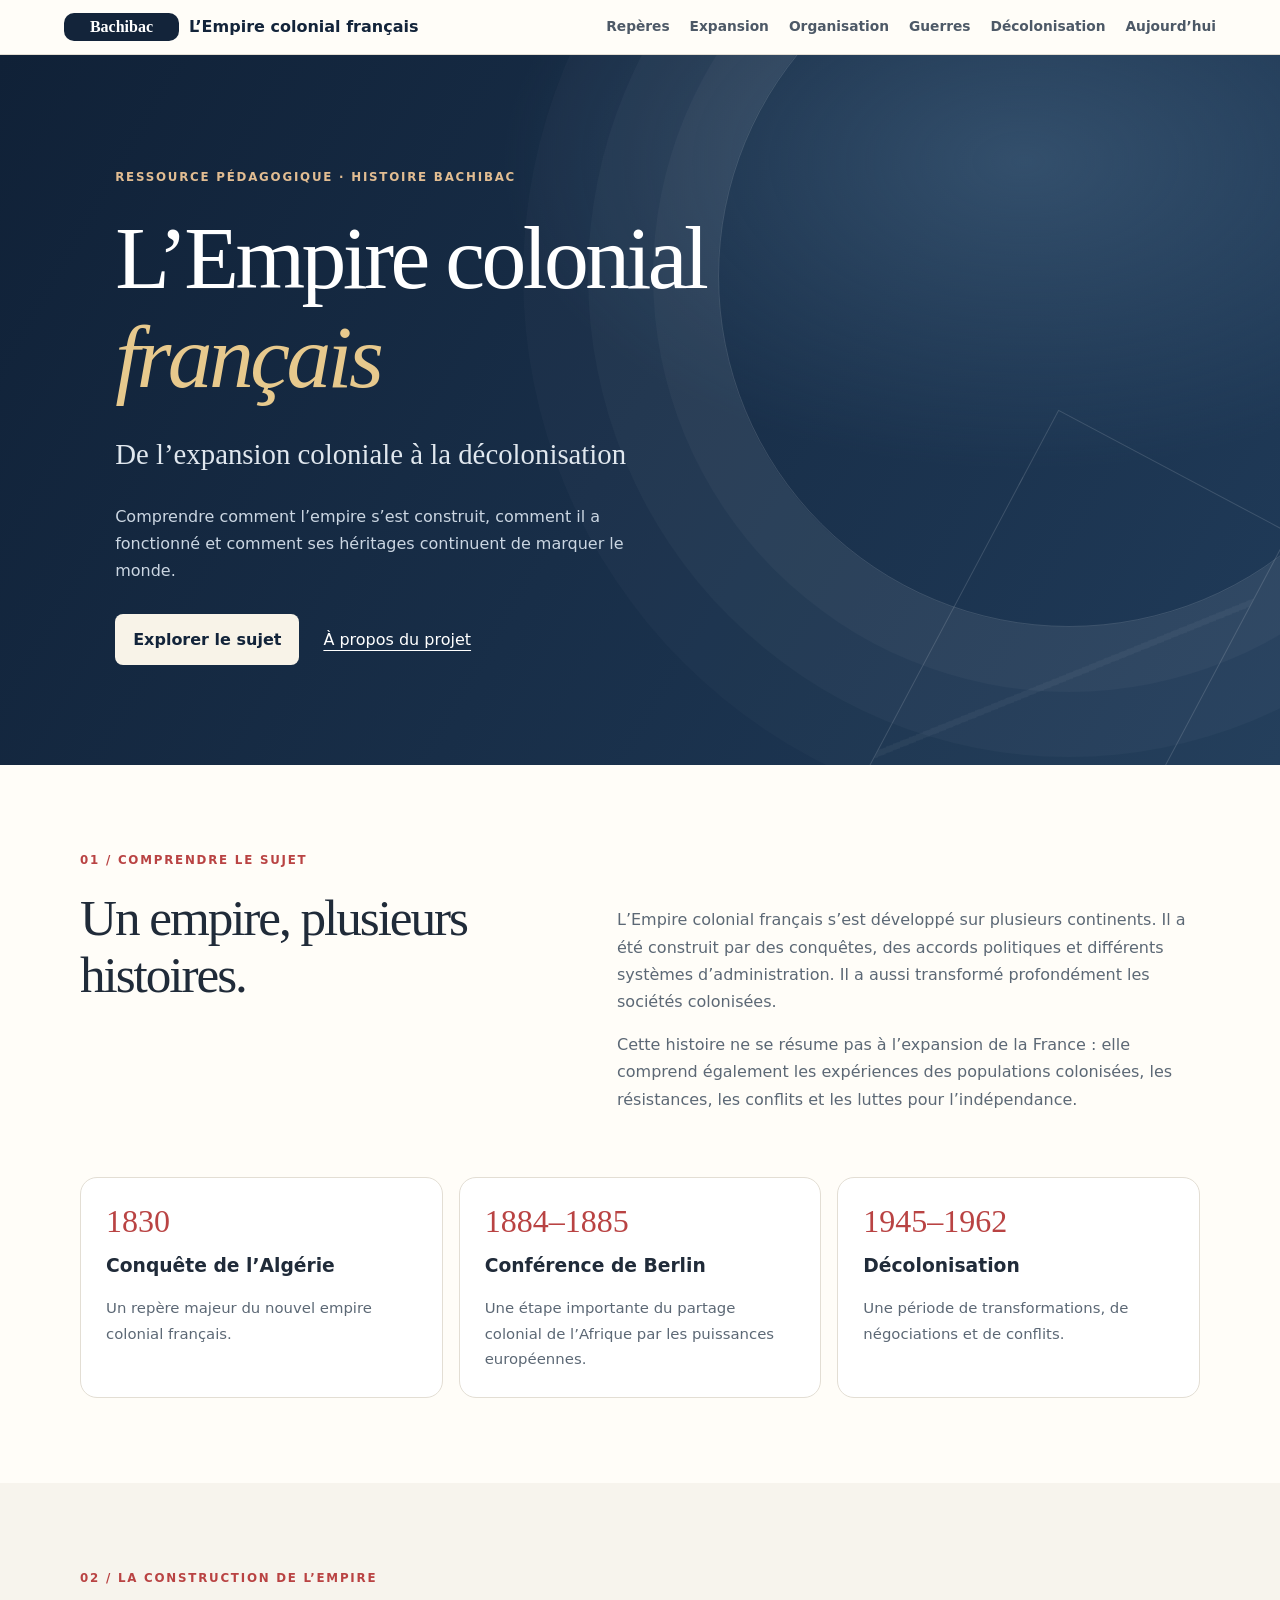
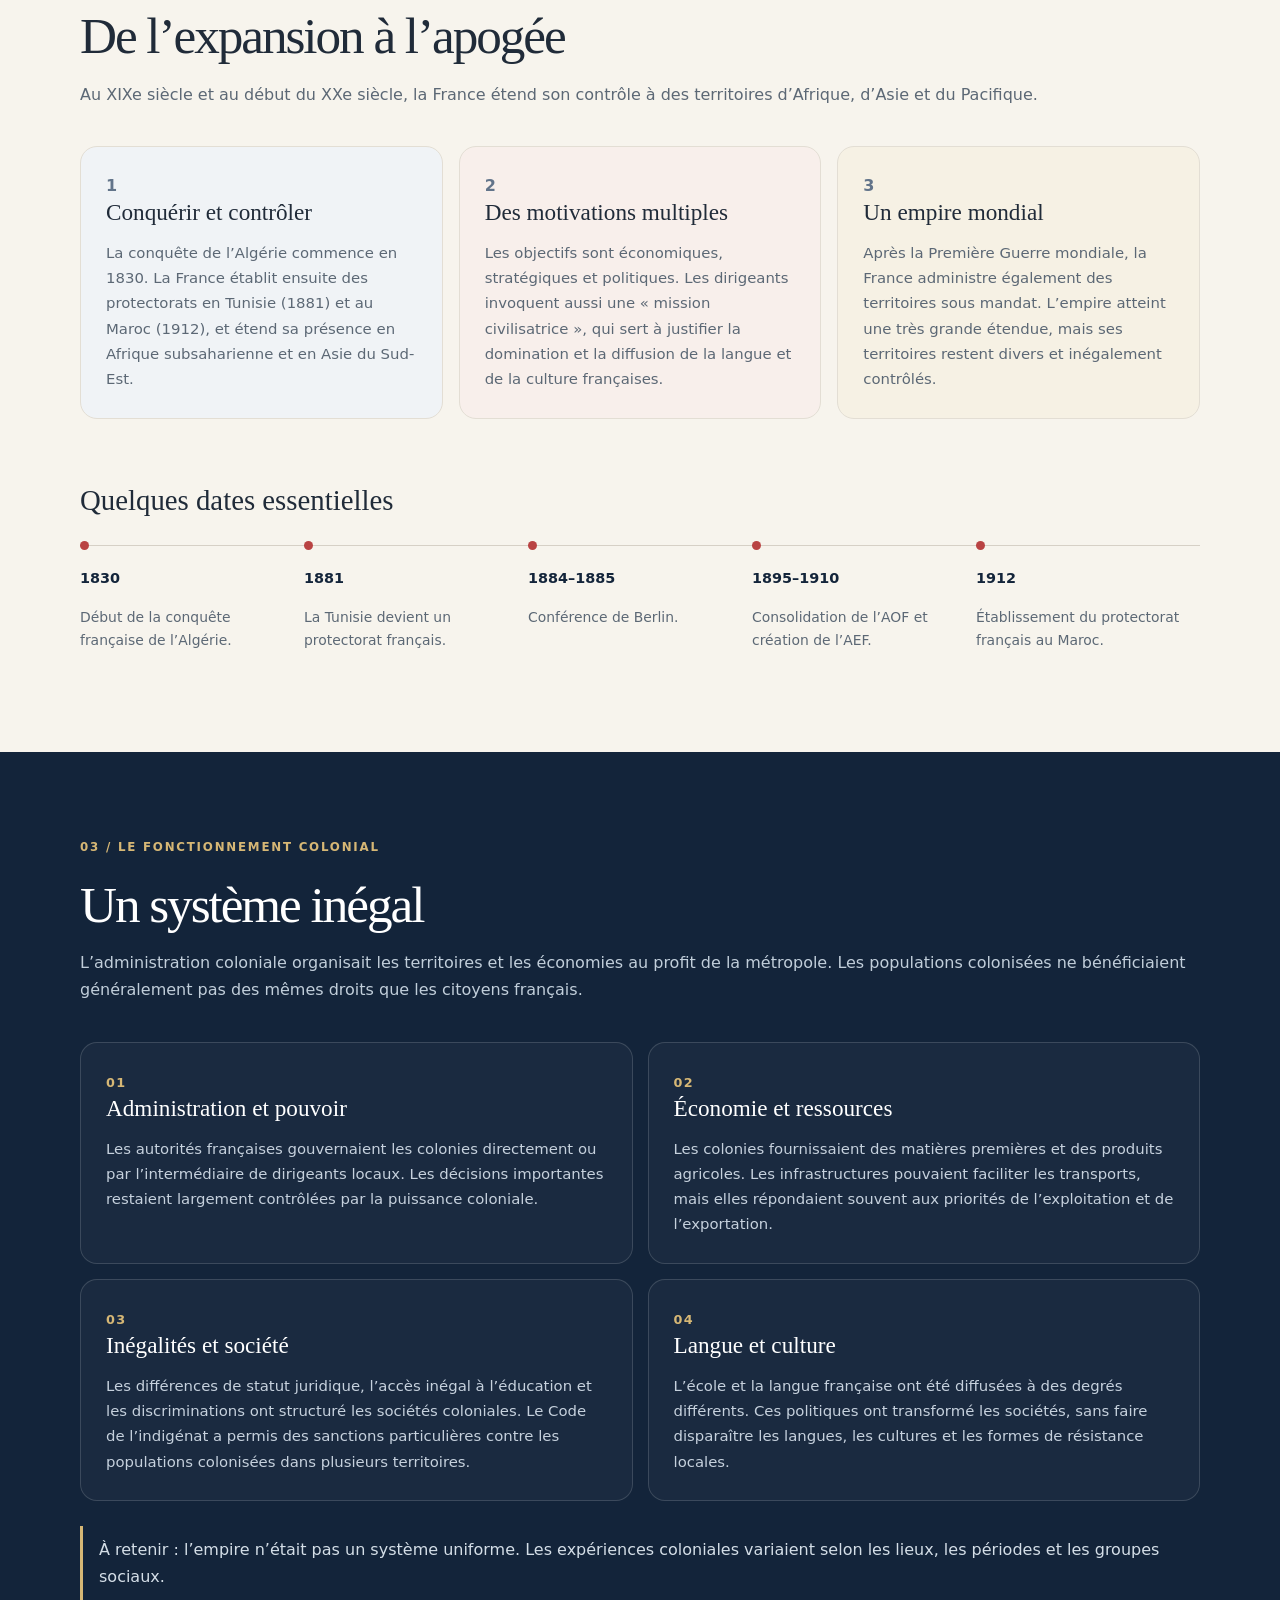
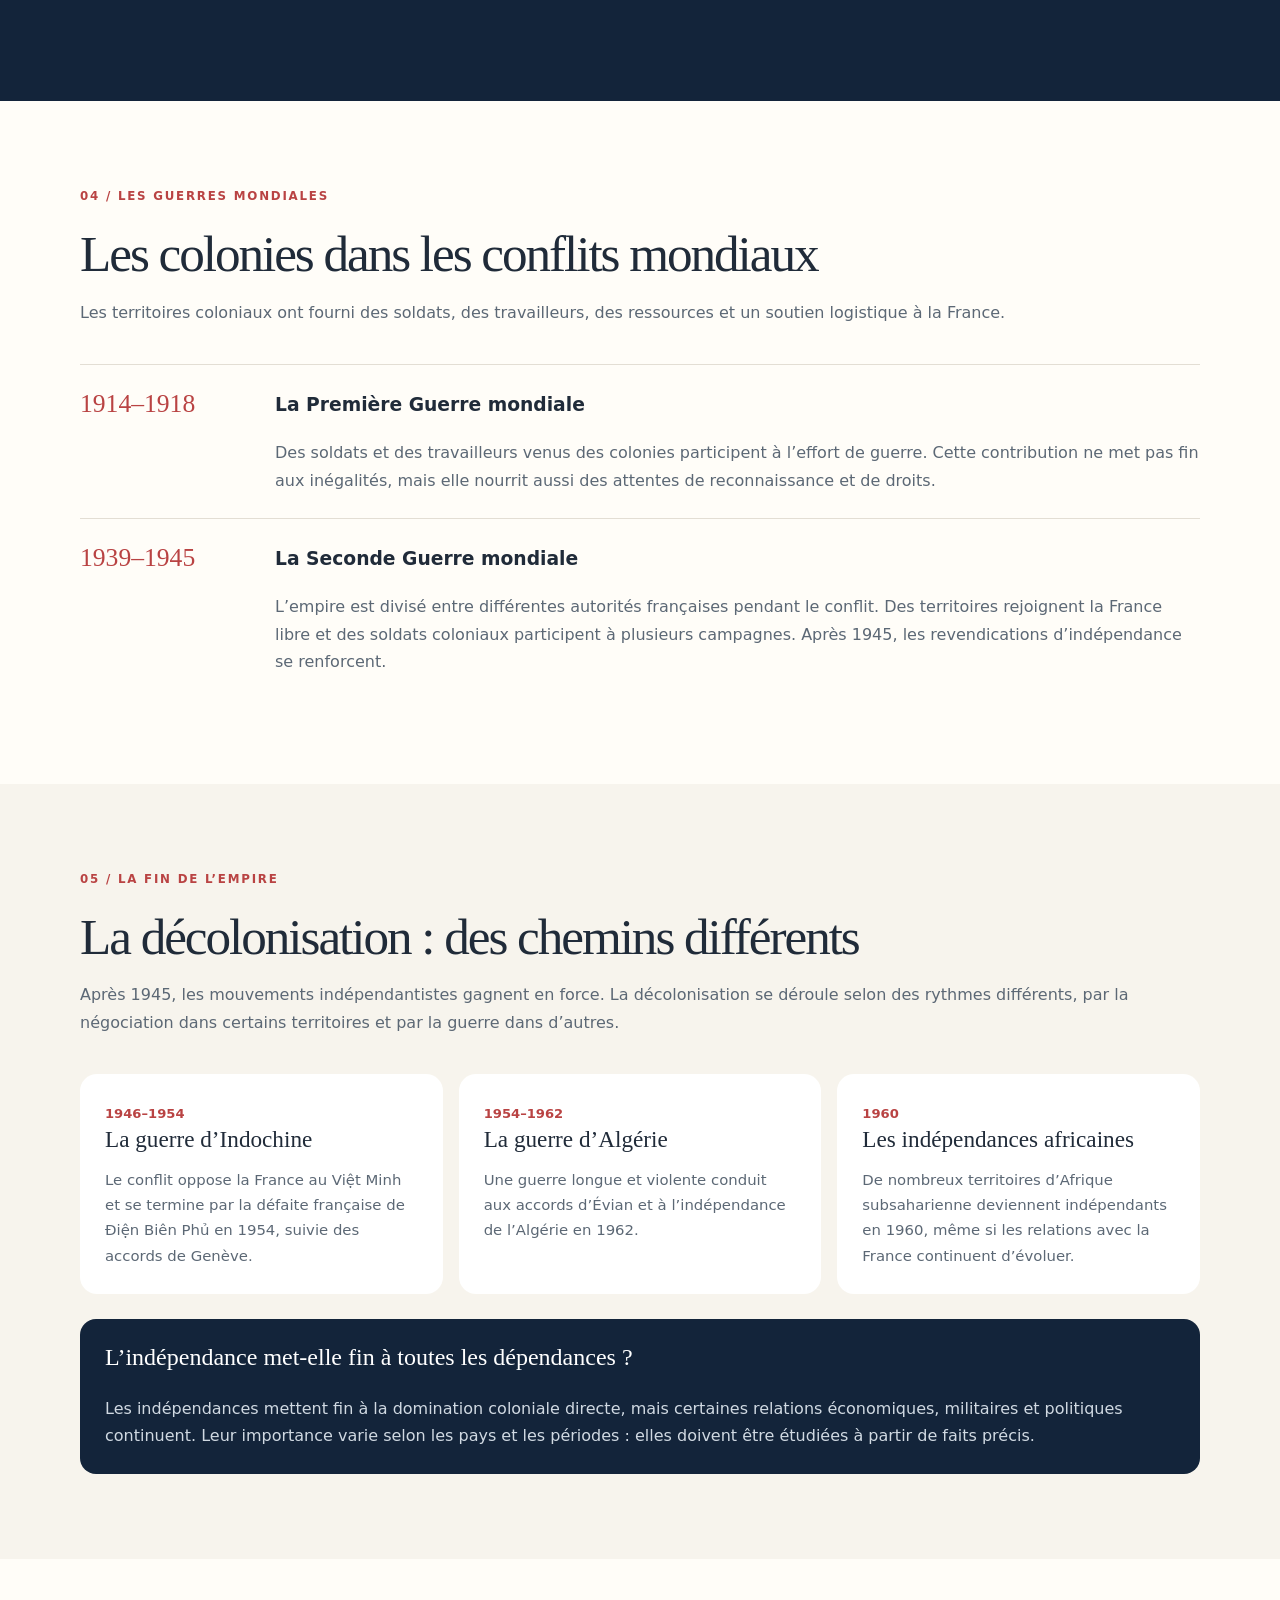
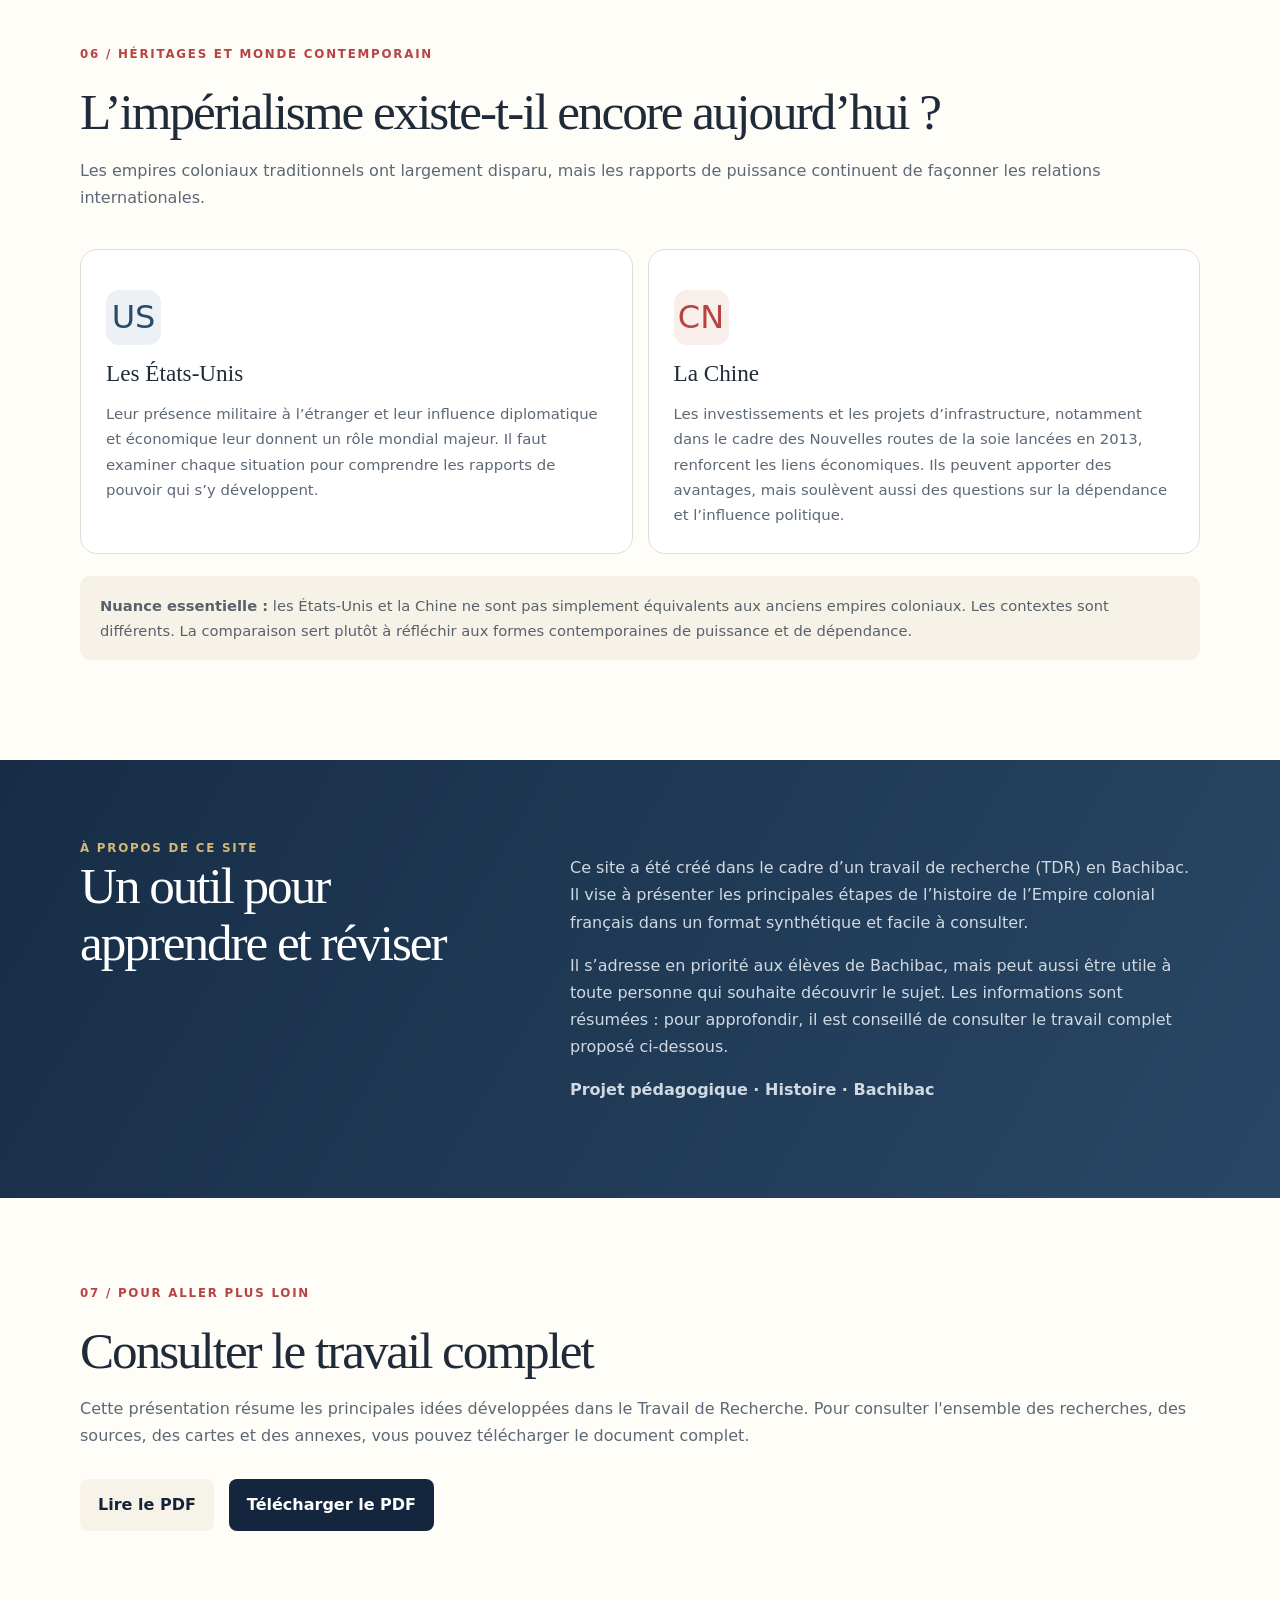
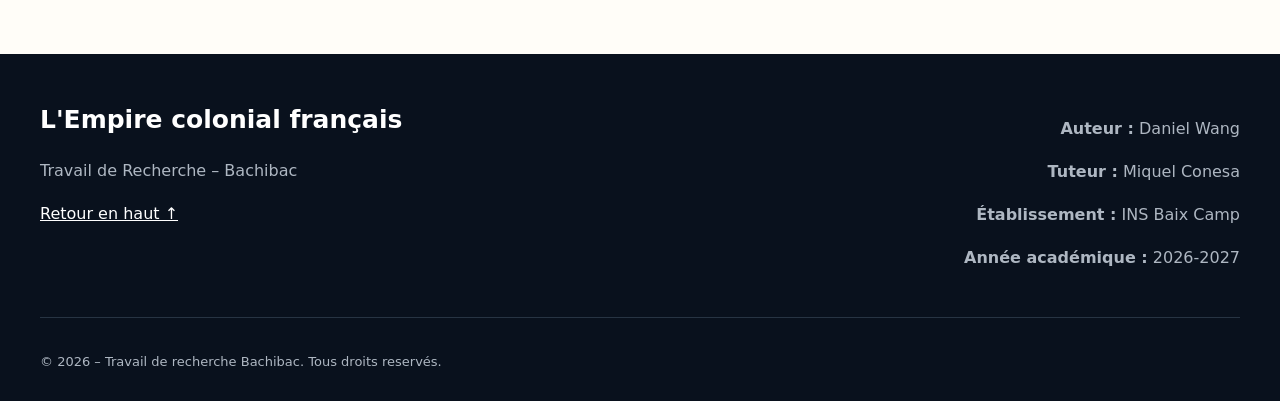
==== index.html @ 667527b0 "a" ====
<!doctype html>
<html lang="fr">
<head>
  <meta charset="utf-8">
  <meta name="viewport" content="width=device-width, initial-scale=1">
  <meta name="description" content="Ressource pédagogique sur l’expansion, l’organisation et la décolonisation de l’Empire colonial français.">
  <title>L’Empire colonial français</title>
  <link rel="stylesheet" href="styles.css">
  <link rel="icon" href="favicon.png" type="image/png" />
</head>
<body>

<a class="skip" href="#contenu">Aller au contenu</a>

<header>
  <a class="brand" href="#accueil">
    <span class="mark">Bachibac</span>
    <span>L’Empire colonial français</span>
  </a>

  <button class="toggle" aria-expanded="false" aria-controls="nav">
    Menu ☰
  </button>

  <nav class="nav" id="nav" aria-label="Navigation principale">
    <a href="#reperes">Repères</a>
    <a href="#expansion">Expansion</a>
    <a href="#organisation">Organisation</a>
    <a href="#guerres">Guerres</a>
    <a href="#decolonisation">Décolonisation</a>
    <a href="#aujourdhui">Aujourd’hui</a>
  </nav>
</header>

<main id="contenu">

  <!-- ACCUEIL -->
  <section class="hero" id="accueil">
    <div class="hero-inner">
      <p class="eyebrow">Ressource pédagogique · Histoire BACHIBAC</p>

      <h1>L’Empire colonial <em>français</em></h1>

      <p class="subtitle">
        De l’expansion coloniale à la décolonisation
      </p>

      <p>
        Comprendre comment l’empire s’est construit, comment il a
        fonctionné et comment ses héritages continuent de marquer le monde.
      </p>

      <div class="actions">
        <a class="button" href="#reperes">Explorer le sujet </a>
        <a class="plain" href="#projet">À propos du projet</a>
      </div>
    </div>
  </section>

  <!-- INTRODUCTION -->
  <section class="section wrap" id="reperes">
    <div class="kicker">01 / Comprendre le sujet</div>

    <div class="intro">
      <h2>Un empire, plusieurs histoires.</h2>

      <div>
        <p>
          L’Empire colonial français s’est développé sur plusieurs continents.
          Il a été construit par des conquêtes, des accords politiques et
          différents systèmes d’administration. Il a aussi transformé
          profondément les sociétés colonisées.
        </p>

        <p>
          Cette histoire ne se résume pas à l’expansion de la France :
          elle comprend également les expériences des populations colonisées,
          les résistances, les conflits et les luttes pour l’indépendance.
        </p>
      </div>
    </div>

    <div class="stats">
      <article class="stat">
        <b>1830</b>
        <h3>Conquête de l’Algérie</h3>
        <p>Un repère majeur du nouvel empire colonial français.</p>
      </article>

      <article class="stat">
        <b>1884–1885</b>
        <h3>Conférence de Berlin</h3>
        <p>
          Une étape importante du partage colonial de l’Afrique
          par les puissances européennes.
        </p>
      </article>

      <article class="stat">
        <b>1945–1962</b>
        <h3>Décolonisation</h3>
        <p>
          Une période de transformations, de négociations et de conflits.
        </p>
      </article>
    </div>
  </section>

  <!-- EXPANSION -->
  <section class="section pale" id="expansion">
    <div class="wrap">
    <div class="kicker">02 / La construction de l’empire</div>

    <div class="section-head">
      <h2>De l’expansion à l’apogée</h2>
      <p>
        Au XIXe siècle et au début du XXe siècle, la France étend son
        contrôle à des territoires d’Afrique, d’Asie et du Pacifique.
      </p>
    </div>

    <div class="cards">
      <article class="card">
        <span class="letter">1</span>
        <h3>Conquérir et contrôler</h3>
        <p>
          La conquête de l’Algérie commence en 1830. La France établit
          ensuite des protectorats en Tunisie (1881) et au Maroc (1912),
          et étend sa présence en Afrique subsaharienne et en Asie du Sud-Est.
        </p>
      </article>

      <article class="card">
        <span class="letter">2</span>
        <h3>Des motivations multiples</h3>
        <p>
          Les objectifs sont économiques, stratégiques et politiques.
          Les dirigeants invoquent aussi une « mission civilisatrice »,
          qui sert à justifier la domination et la diffusion de la langue
          et de la culture françaises.
        </p>
      </article>

      <article class="card">
        <span class="letter">3</span>
        <h3>Un empire mondial</h3>
        <p>
          Après la Première Guerre mondiale, la France administre également
          des territoires sous mandat. L’empire atteint une très grande
          étendue, mais ses territoires restent divers et inégalement contrôlés.
        </p>
      </article>
    </div>

    <h3 class="timeline-title">Quelques dates essentielles</h3>

    <div class="timeline">
      <article>
        <b>1830</b>
        <p>Début de la conquête française de l’Algérie.</p>
      </article>

      <article>
        <b>1881</b>
        <p>La Tunisie devient un protectorat français.</p>
      </article>

      <article>
        <b>1884–1885</b>
        <p>
          Conférence de Berlin.
        </p>
      </article>

      <article>
        <b>1895–1910</b>
        <p>Consolidation de l’AOF et création de l’AEF.</p>
      </article>

      <article>
        <b>1912</b>
        <p>Établissement du protectorat français au Maroc.</p>
      </article>
    </div>
        </div>

  </section>

  <!-- ORGANISATION COLONIALE -->
  <section class="section dark" id="organisation">
    <div class="wrap">
      <div class="kicker">03 / Le fonctionnement colonial</div>

      <div class="section-head">
        <h2>Un système inégal</h2>
        <p>
          L’administration coloniale organisait les territoires et les
          économies au profit de la métropole. Les populations colonisées
          ne bénéficiaient généralement pas des mêmes droits que les
          citoyens français.
        </p>
      </div>

      <div class="two">
        <article class="panel">
          <span class="num">01</span>
          <h3>Administration et pouvoir</h3>
          <p>
            Les autorités françaises gouvernaient les colonies directement
            ou par l’intermédiaire de dirigeants locaux. Les décisions
            importantes restaient largement contrôlées par la puissance coloniale.
          </p>
        </article>

        <article class="panel">
          <span class="num">02</span>
          <h3>Économie et ressources</h3>
          <p>
            Les colonies fournissaient des matières premières et des produits
            agricoles. Les infrastructures pouvaient faciliter les transports,
            mais elles répondaient souvent aux priorités de l’exploitation
            et de l’exportation.
          </p>
        </article>

        <article class="panel">
          <span class="num">03</span>
          <h3>Inégalités et société</h3>
          <p>
            Les différences de statut juridique, l’accès inégal à l’éducation
            et les discriminations ont structuré les sociétés coloniales.
            Le Code de l’indigénat a permis des sanctions particulières
            contre les populations colonisées dans plusieurs territoires.
          </p>
        </article>

        <article class="panel">
          <span class="num">04</span>
          <h3>Langue et culture</h3>
          <p>
            L’école et la langue française ont été diffusées à des degrés
            différents. Ces politiques ont transformé les sociétés, sans
            faire disparaître les langues, les cultures et les formes
            de résistance locales.
          </p>
        </article>
      </div>

      <p class="note">
        À retenir : l’empire n’était pas un système uniforme.
        Les expériences coloniales variaient selon les lieux,
        les périodes et les groupes sociaux.
      </p>
    </div>
  </section>

  <!-- GUERRES MONDIALES -->
  <section class="section wrap" id="guerres">
    <div class="kicker">04 / Les guerres mondiales</div>

    <div class="section-head">
      <h2>Les colonies dans les conflits mondiaux</h2>
      <p>
        Les territoires coloniaux ont fourni des soldats, des travailleurs,
        des ressources et un soutien logistique à la France.
      </p>
    </div>

    <article class="war">
      <time>1914–1918</time>
      <div>
        <h3>La Première Guerre mondiale</h3>
        <p>
          Des soldats et des travailleurs venus des colonies participent
          à l’effort de guerre. Cette contribution ne met pas fin aux
          inégalités, mais elle nourrit aussi des attentes de reconnaissance
          et de droits.
        </p>
      </div>
    </article>

    <article class="war">
      <time>1939–1945</time>
      <div>
        <h3>La Seconde Guerre mondiale</h3>
        <p>
          L’empire est divisé entre différentes autorités françaises pendant
          le conflit. Des territoires rejoignent la France libre et des
          soldats coloniaux participent à plusieurs campagnes. Après 1945,
          les revendications d’indépendance se renforcent.
        </p>
      </div>
    </article>
  </section>

  <!-- DÉCOLONISATION -->
  <section class="section pale" id="decolonisation">
    <div class="wrap">
      <div class="kicker">05 / La fin de l’empire</div>

      <div class="section-head">
        <h2>La décolonisation : des chemins différents</h2>
        <p>
          Après 1945, les mouvements indépendantistes gagnent en force.
          La décolonisation se déroule selon des rythmes différents,
          par la négociation dans certains territoires et par la guerre
          dans d’autres.
        </p>
      </div>

      <div class="three">
        <article class="ind-card">
          <time>1946–1954</time>
          <h3>La guerre d’Indochine</h3>
          <p>
            Le conflit oppose la France au Việt Minh et se termine par
            la défaite française de Điện Biên Phủ en 1954, suivie
            des accords de Genève.
          </p>
        </article>

        <article class="ind-card">
          <time>1954–1962</time>
          <h3>La guerre d’Algérie</h3>
          <p>
            Une guerre longue et violente conduit aux accords d’Évian
            et à l’indépendance de l’Algérie en 1962.
          </p>
        </article>

        <article class="ind-card">
          <time>1960</time>
          <h3>Les indépendances africaines</h3>
          <p>
            De nombreux territoires d’Afrique subsaharienne deviennent
            indépendants en 1960, même si les relations avec la France
            continuent d’évoluer.
          </p>
        </article>
      </div>

      <div class="quote">
        <h3>L’indépendance met-elle fin à toutes les dépendances ?</h3>
        <p>
          Les indépendances mettent fin à la domination coloniale directe,
          mais certaines relations économiques, militaires et politiques
          continuent. Leur importance varie selon les pays et les périodes :
          elles doivent être étudiées à partir de faits précis.
        </p>
      </div>
    </div>
  </section>

  <!-- IMPÉRIALISME CONTEMPORAIN -->
  <section class="section wrap" id="aujourdhui">
    <div class="kicker">06 / Héritages et monde contemporain</div>

    <div class="section-head">
      <h2>L’impérialisme existe-t-il encore aujourd’hui ?</h2>
      <p>
        Les empires coloniaux traditionnels ont largement disparu,
        mais les rapports de puissance continuent de façonner
        les relations internationales.
      </p>
    </div>

    <div class="two">
      <article class="present-card">
        <div class="symbol">US</div>
        <h3>Les États-Unis</h3>
        <p>
          Leur présence militaire à l’étranger et leur influence diplomatique
          et économique leur donnent un rôle mondial majeur. Il faut examiner
          chaque situation pour comprendre les rapports de pouvoir
          qui s’y développent.
        </p>
      </article>

      <article class="present-card">
        <div class="symbol">CN</div>
        <h3>La Chine</h3>
        <p>
          Les investissements et les projets d’infrastructure, notamment
          dans le cadre des Nouvelles routes de la soie lancées en 2013,
          renforcent les liens économiques. Ils peuvent apporter des avantages,
          mais soulèvent aussi des questions sur la dépendance et l’influence
          politique.
        </p>
      </article>
    </div>

    <p class="caution">
      <strong>Nuance essentielle :</strong> les États-Unis et la Chine
      ne sont pas simplement équivalents aux anciens empires coloniaux.
      Les contextes sont différents. La comparaison sert plutôt à réfléchir
      aux formes contemporaines de puissance et de dépendance.
    </p>
  </section>

  <!-- PRÉSENTATION DU PROJET -->
  <section class="project" id="projet">
    <div class="wrap project-layout">
      <div>
        <div class="kicker">À propos de ce site</div>
        <h2>Un outil pour apprendre et réviser</h2>
      </div>

      <div>
        <p>
          Ce site a été créé dans le cadre d’un travail de recherche (TDR)
          en Bachibac. Il vise à présenter les principales étapes de l’histoire
          de l’Empire colonial français dans un format synthétique
          et facile à consulter.
        </p>

        <p>
          Il s’adresse en priorité aux élèves de Bachibac, mais peut aussi
          être utile à toute personne qui souhaite découvrir le sujet.
          Les informations sont résumées : pour approfondir, il est conseillé
          de consulter le travail complet proposé ci-dessous.
        </p>

        <p><strong>Projet pédagogique · Histoire · Bachibac</strong></p>
      </div>
    </div>
  </section>

  <!-- Travail complet -->
  <section class="section wrap">
    <div class="kicker">07 / Pour aller plus loin</div>
 <section class="section-head">
        <div>
          <h2>Consulter le travail complet</h2>

          <p>
            Cette présentation résume les principales idées développées dans le
            Travail de Recherche. Pour consulter l'ensemble des recherches, des
            sources, des cartes et des annexes, vous pouvez télécharger le
            document complet.
          </p>

          <div class="resource-buttons">
            <a
              href=""
              class="button"
              target="_blank"
            >
              Lire le PDF
            </a>

            <a
              href=""
              class="button button-dark"
              download
            >
              Télécharger le PDF
            </a>
          </div>
        </div>

  </section>

</main>
   <!-- Pied de page -->

    <footer class="footer">
      <div class="footer-content">
        <div class="footer-title">
          <h3>L'Empire colonial français</h3>
          <p>Travail de Recherche – Bachibac</p>
            <a href="#accueil">Retour en haut ↑</a>
        </div>
        <div class="footer-information">
          <p><strong>Auteur :</strong> Daniel Wang</p>
          <p><strong>Tuteur :</strong> Miquel Conesa</p>
          <p><strong>Établissement :</strong> INS Baix Camp</p>
          <p><strong>Année académique :</strong> 2026-2027</p>
        </div>
      </div>

      <div class="footer-bottom">
        <p>© 2026 – Travail de recherche Bachibac. Tous droits reservés.</p>
      </div>
    </footer>

<script src="script.js" defer></script>
</body>
</html>
---- styles.css ----
:root {
  --navy: #13243a;
  --blue: #294b6b;
  --red: #b94343;
  --cream: #f7f4ed;
  --ink: #202b39;
  --muted: #5c6875;
  --line: #e3ded4;
  --gold: #d6b775;
}

* {
  box-sizing: border-box;
}

html {
  scroll-behavior: smooth;
  scroll-padding-top: 85px;
}

body {
  margin: 0;
  background: #fffdf8;
  color: var(--ink);
  font: 16px/1.7 system-ui, -apple-system, "Segoe UI", sans-serif;
}

a {
  color: inherit;
}

.skip {
  position: absolute;
  left: -999px;
}

.skip:focus {
  left: 12px;
  top: 12px;
  background: white;
  padding: 8px;
  z-index: 9;
}

/* NAVIGATION */

header {
  position: sticky;
  top: 0;
  z-index: 5;
  background: #fffdf8ed;
  backdrop-filter: blur(12px);
  border-bottom: 1px solid var(--line);
  padding: 13px clamp(18px, 5vw, 72px);
  display: flex;
  justify-content: space-between;
  align-items: center;
  gap: 20px;
}

.brand {
  display: flex;
  gap: 10px;
  align-items: center;
  text-decoration: none;
  font-weight: 800;
  color: var(--navy);
}

.mark {
  display: grid;
  place-items: center;
  background: var(--navy);
  color: white;
  border-radius: 10px;
  width: 115px;
  height: 28px;
  font-family: Georgia, serif;
}

.nav {
  display: flex;
  gap: 20px;
}

.nav a {
  text-decoration: none;
  font-size: 0.86rem;
  font-weight: 650;
  color: #4d5967;
}

.nav a:hover {
  color: var(--red);
}

.toggle {
  display: none;
  background: white;
  border: 1px solid var(--line);
  padding: 8px 12px;
  border-radius: 8px;
}

/* HERO / ACCUEIL */

.hero {
  position: relative;
  overflow: hidden;
  padding: 100px clamp(24px, 9vw, 140px);
  min-height: 590px;
  display: flex;
  align-items: center;
  background:
    radial-gradient(ellipse at 80% 15%, #49698788, transparent 36%),
    linear-gradient(120deg, #102137, #203b59);
  color: white;
}

.hero:before {
  content: "";
  position: absolute;
  width: 700px;
  aspect-ratio: 1;
  border: 1px solid #ffffff24;
  border-radius: 50%;
  right: -140px;
  top: -130px;
  box-shadow:
    0 0 0 65px #ffffff08,
    0 0 0 130px #ffffff07,
    0 0 0 195px #ffffff05;
}

.hero:after {
  content: "";
  position: absolute;
  right: 10%;
  bottom: -45%;
  height: 650px;
  width: 260px;
  transform: rotate(28deg);
  border: 1px solid #ffffff24;
  background: linear-gradient(
    130deg,
    transparent 40%,
    #ffffff0b 40% 41%,
    transparent 41%
  );
}

.hero-inner {
  position: relative;
  z-index: 1;
  max-width: 750px;
}

.eyebrow,
.kicker {
  font-size: 0.74rem;
  font-weight: 800;
  text-transform: uppercase;
  letter-spacing: 0.15em;
  color: var(--red);
}

.hero .eyebrow {
  color: #e2bd92;
}

h1,
h2,
h3 {
  margin-top: 0;
}

h1,
h2 {
  font-family: Georgia, "Times New Roman", serif;
  font-weight: 500;
  letter-spacing: -0.04em;
  line-height: 1.1;
}

h1 {
  font-size: clamp(3rem, 7vw, 6.3rem);
  margin: 22px 0;
}

h1 em {
  color: #e7c98d;
  font-weight: 400;
}

.subtitle {
  font: clamp(1.25rem, 2.5vw, 1.8rem)/1.35 Georgia, serif;
  color: #e0e7ee;
}

.hero p:not(.eyebrow):not(.subtitle) {
  max-width: 570px;
  color: #cbd6e2;
}

.actions {
  display: flex;
  gap: 24px;
  align-items: center;
  flex-wrap: wrap;
  margin-top: 30px;
}

.button {
  display: inline-block;
  padding: 12px 18px;
  border-radius: 8px;
  text-decoration: none;
  font-weight: 750;
  background: #f8f3e8;
  color: var(--navy);
}

.actions .plain {
  color: white;
  text-underline-offset: 5px;
}

/* SECTIONS */

.wrap {
  width: min(1120px, calc(100% - 40px));
  margin: auto;
}

.section {
  padding: 85px 0;
}

.intro {
  display: grid;
  grid-template-columns: 0.9fr 1.1fr;
  gap: 60px;
  margin: 20px 0 48px;
}

.intro p,
.lead {
  color: var(--muted);
}

h2 {
  font-size: clamp(2.1rem, 4vw, 3.4rem);
  margin-bottom: 18px;
}

.section-head {
  display: block;
  margin: 20px 0 38px;
}
.section-head h2 {
  margin-bottom: 12px;
}

.section-head p {
  color: var(--muted);
  margin-bottom: 5px;
}

/* DATE CARDS */

.stats,
.cards,
.three {
  display: grid;
  grid-template-columns: repeat(3, 1fr);
  gap: 16px;
}

.stat,
.card,
.panel,
.ind-card,
.present-card {
  padding: 25px;
  border: 1px solid var(--line);
  border-radius: 17px;
  background: white;
}

.stat b {
  display: block;
  font: 2rem Georgia, serif;
  color: var(--red);
}

.stat h3 {
  margin: 10px 0 5px;
}

.stat p,
.card p,
.panel p,
.ind-card p,
.present-card p {
  color: var(--muted);
  font-size: 0.93rem;
  margin-bottom: 0;
}

/* EXPANSION */

.card {
  background: #f0f3f6;
  min-height: 265px;
}

.card:nth-child(2) {
  background: #f8efeb;
}

.card:nth-child(3) {
  background: #f6f1e4;
}

.letter {
  font-size: 1rem;
  color: #62748a;
  font-weight: 800;
  letter-spacing: 0.13em;
}

.symbol {
  font-size: 2rem;
  color: var(--blue);
  margin: 15px 0;
}

.card h3,
.panel h3,
.ind-card h3,
.present-card h3 {
  font: 500 1.45rem Georgia, serif;
  margin-bottom: 10px;
}

.timeline-title {
  font: 500 1.8rem Georgia, serif;
  margin-top: 65px;
}

.timeline {
  display: grid;
  grid-template-columns: repeat(5, 1fr);
  border-top: 1px solid #d6d0c6;
  margin-top: 25px;
}

.timeline article {
  position: relative;
  padding: 18px 15px 0 0;
}

.timeline article:before {
  content: "";
  position: absolute;
  top: -5px;
  left: 0;
  width: 9px;
  height: 9px;
  border-radius: 50%;
  background: var(--red);
}

.timeline b {
  font-size: 0.9rem;
  color: var(--navy);
}

.timeline p {
  font-size: 0.87rem;
  color: var(--muted);
}

/* SECTION SOMBRE */

.dark {
  background: var(--navy);
  color: white;
}

.dark .section-head p {
  color: #c1ceda;
}

.dark .kicker,
.project .kicker {
  color: var(--gold);
}

.two {
  display: grid;
  grid-template-columns: repeat(2, 1fr);
  gap: 15px;
}

.panel {
  background: #ffffff08;
  border-color: #ffffff25;
}

.panel p {
  color: #c6d1dd;
}

.panel .num {
  font-size: 0.8rem;
  letter-spacing: 0.1em;
  color: var(--gold);
  font-weight: 800;
}

.note {
  border-left: 3px solid var(--gold);
  padding: 10px 16px;
  color: #d4dee7;
  margin-top: 25px;
}

/* GUERRES MONDIALES */

.war {
  display: grid;
  grid-template-columns: 170px 1fr;
  gap: 25px;
  padding: 24px 0;
  border-top: 1px solid var(--line);
}

.war time {
  font: 1.6rem Georgia, serif;
  color: var(--red);
}

.war p {
  color: var(--muted);
  margin: 0;
}

/* DÉCOLONISATION */

.pale {
  background: var(--cream);
}

.ind-card {
  border: 0;
}

.ind-card time {
  font-size: 0.82rem;
  color: var(--red);
  font-weight: 800;
}

.quote {
  margin-top: 25px;
  padding: 25px;
  background: var(--navy);
  color: white;
  border-radius: 16px;
}

.quote h3 {
  font: 500 1.5rem Georgia, serif;
}

.quote p {
  color: #d0d9e2;
  margin: 0;
}

/* MONDE CONTEMPORAIN */

.present-card .symbol {
  display: grid;
  place-items: center;
  width: 55px;
  height: 55px;
  border-radius: 13px;
  background: #edf1f5;
}

.present-card:nth-child(2) .symbol {
  background: #f8efeb;
  color: var(--red);
}

.caution {
  padding: 17px 20px;
  background: #f7f2e7;
  border-radius: 10px;
  color: #58616a;
  margin-top: 22px;
  font-size: 0.92rem;
}

/* PRÉSENTATION DU PROJET */

.project {
  padding: 78px 0;
  background: linear-gradient(120deg, #172d46, #294765);
  color: white;
}

.project-layout {
  display: grid;
  grid-template-columns: 0.8fr 1.2fr;
  gap: 70px;
}

.project p {
  color: #d0d9e2;
}

/* Ressources et PDF */

.resource-buttons {
  display: flex;

  flex-wrap: wrap;

  gap: 15px;

  margin-top: 30px;
}
.button:hover {
  transform: translateY(-3px);

  background: #EFEAE2;
}
.button-dark {
  background: #14263d;
  color: white;
}

.button-dark:hover {
  background: #233d5c;
}

/* PIED DE PAGE */

/* Pied de page */

.footer {
  padding: 45px 20px 15px;

  background: #09111d;

  color: white;
}

.footer-content {
  max-width: 1200px;

  margin: auto;

  padding-bottom: 30px;

  display: flex;

  justify-content: space-between;

  gap: 50px;
}

.footer h3 {
  margin-bottom: 10px;

  font-size: 25px;
}

.footer p {
  color: #aeb7c2;
}

.footer-bottom {
  max-width: 1200px;

  margin: auto;

  padding-top: 20px;

  border-top: 1px solid #273443;

  font-size: 13px;
}
.footer-title,
.footer-question,
.footer-information {
  flex: 1;
}

.footer-information {
  text-align: right;
}

/* TABLETTES */

@media (max-width: 850px) {
  .nav {
    gap: 10px;
  }

  .nav a {
    font-size: 0.77rem;
  }

  .intro,
  .section-head,
  .project-layout {
    grid-template-columns: 1fr;
    gap: 20px;
  }

  .timeline {
    grid-template-columns: repeat(3, 1fr);
    row-gap: 15px;
  }
}

/* TÉLÉPHONES */

@media (max-width: 680px) {
  header {
    flex-wrap: wrap;
  }

  .toggle {
    display: block;
  }

  .nav {
    display: none;
    flex-direction: column;
    flex-basis: 100%;
    gap: 0;
  }

  .nav.open {
    display: flex;
  }

  .nav a {
    padding: 10px 0;
    border-top: 1px solid var(--line);
    font-size: 0.95rem;
  }

  .hero {
    padding: 75px 24px;
    min-height: 550px;
  }

  .hero:before {
    right: -80%;
    width: 130vw;
  }

  .section {
    padding: 65px 0;
  }

  .stats,
  .cards,
  .three,
  .two {
    grid-template-columns: 1fr;
  }

  .timeline {
    grid-template-columns: 1fr;
    border-top: 0;
    border-left: 1px solid #d6d0c6;
    margin-left: 4px;
  }

  .timeline article {
    padding: 0 0 17px 22px;
  }

  .timeline article:before {
    top: 7px;
    left: -5px;
  }

  .war {
    grid-template-columns: 1fr;
    gap: 4px;
  }

  .project-layout {
    gap: 10px;
  }

  .source {
    grid-template-columns: 1fr 20px;
    gap: 5px 12px;
  }

  .source small,
  .source strong {
    grid-column: 1;
  }

  .source span:last-child {
    grid-column: 2;
    grid-row: 1 / 3;
  }
}

/* ACCESSIBILITÉ */

@media (prefers-reduced-motion: reduce) {
  html {
    scroll-behavior: auto;
  }
}
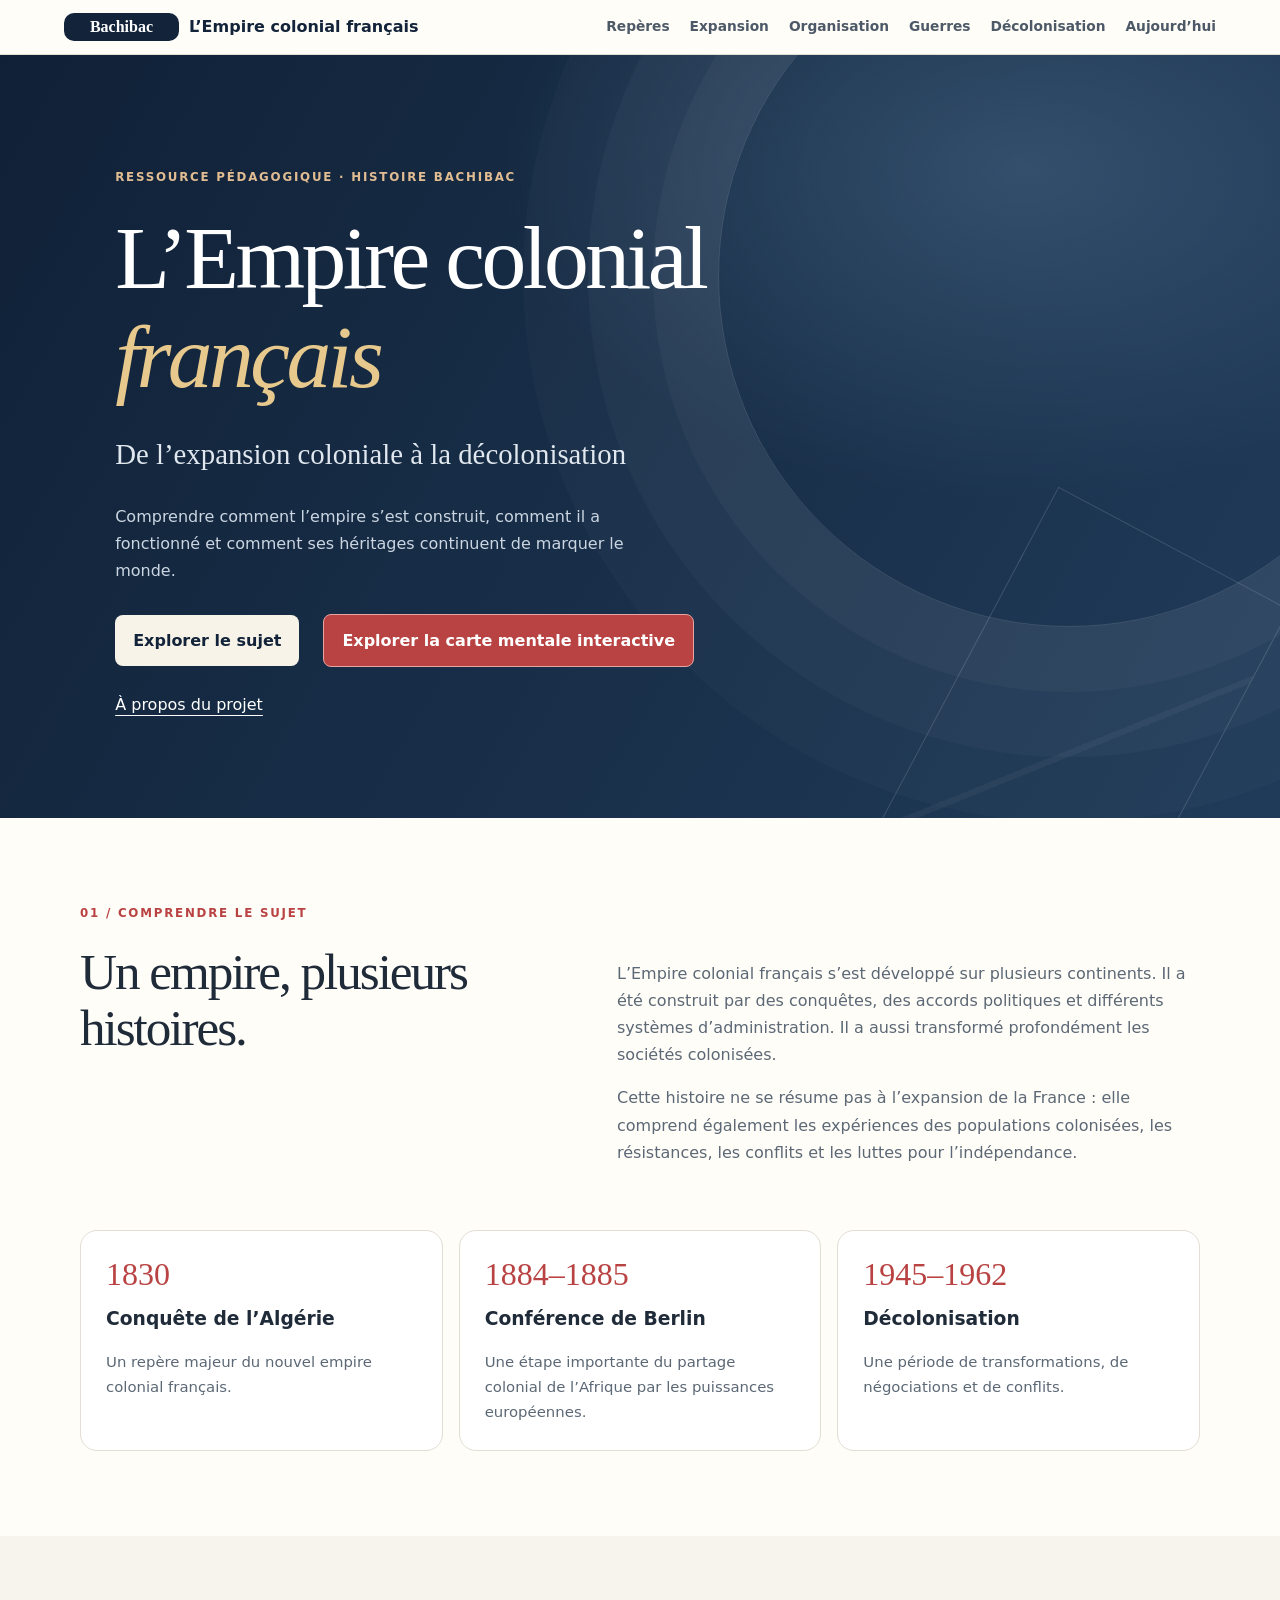
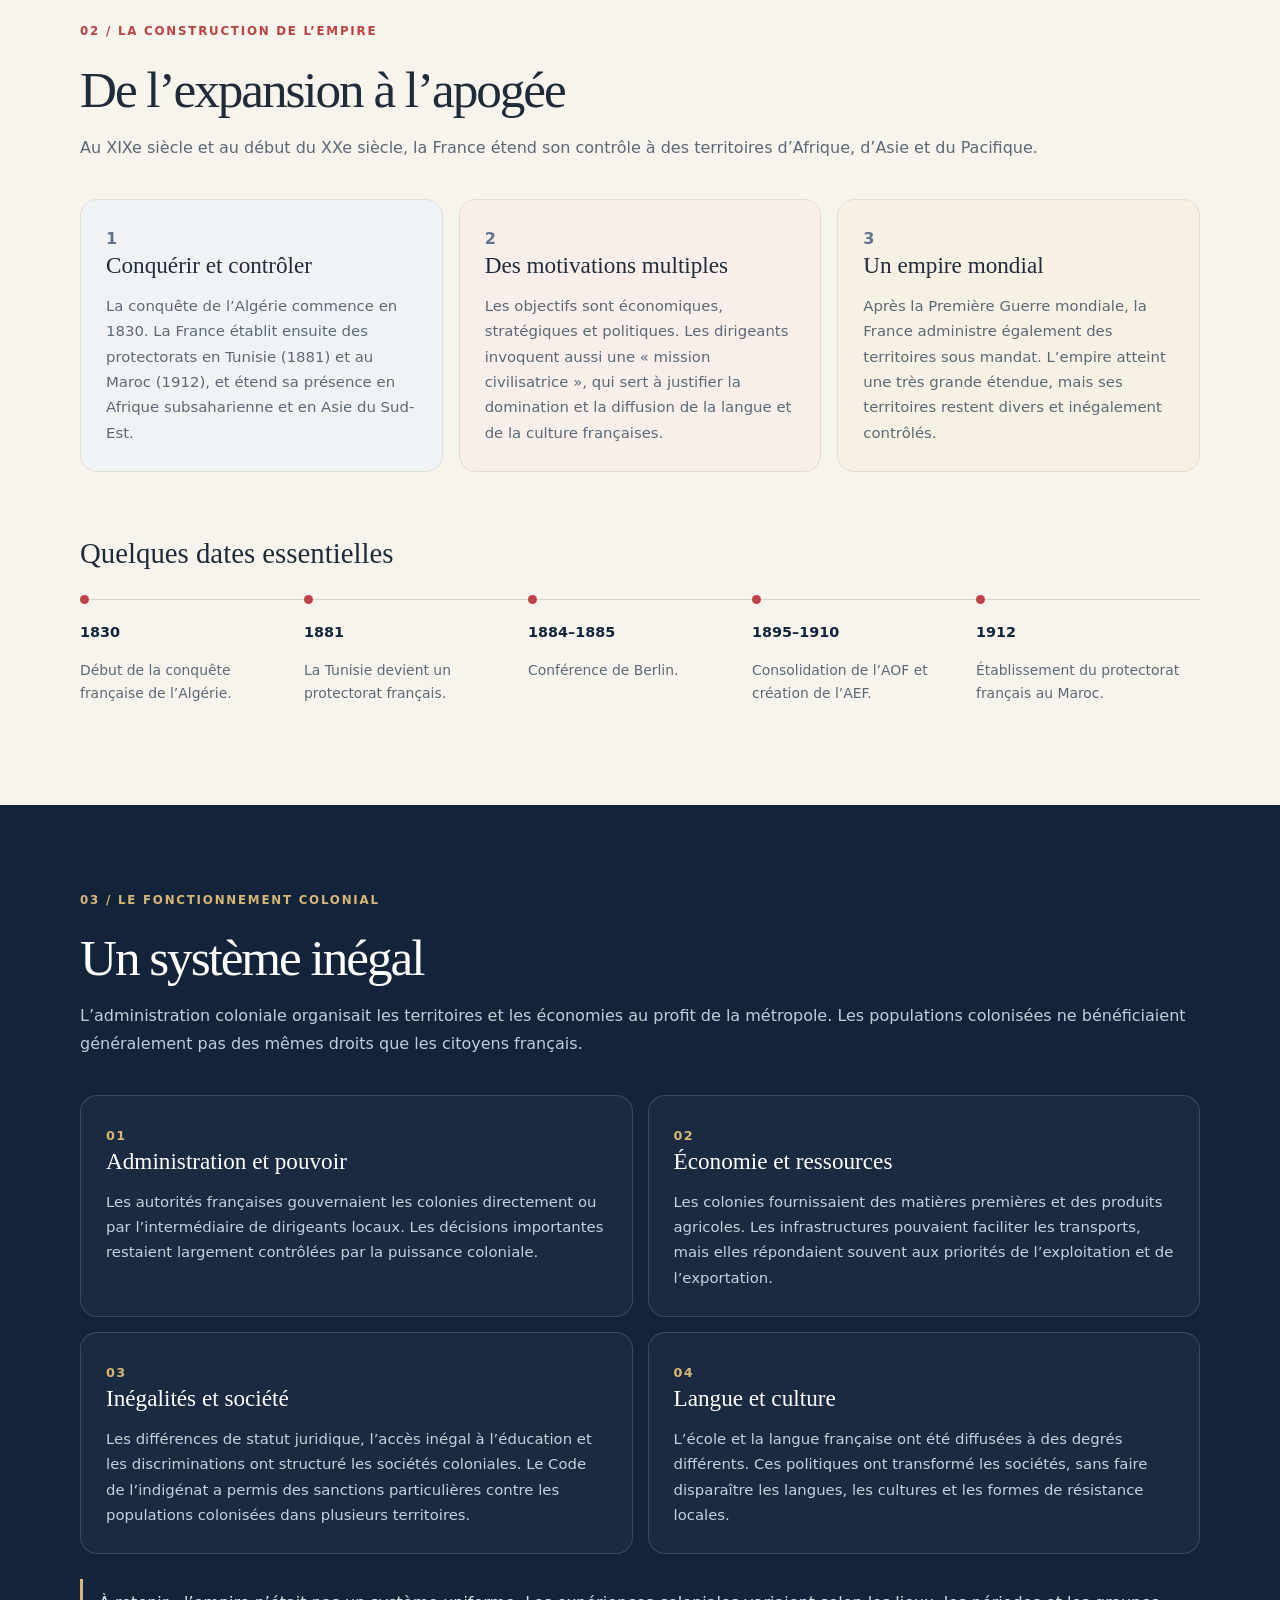
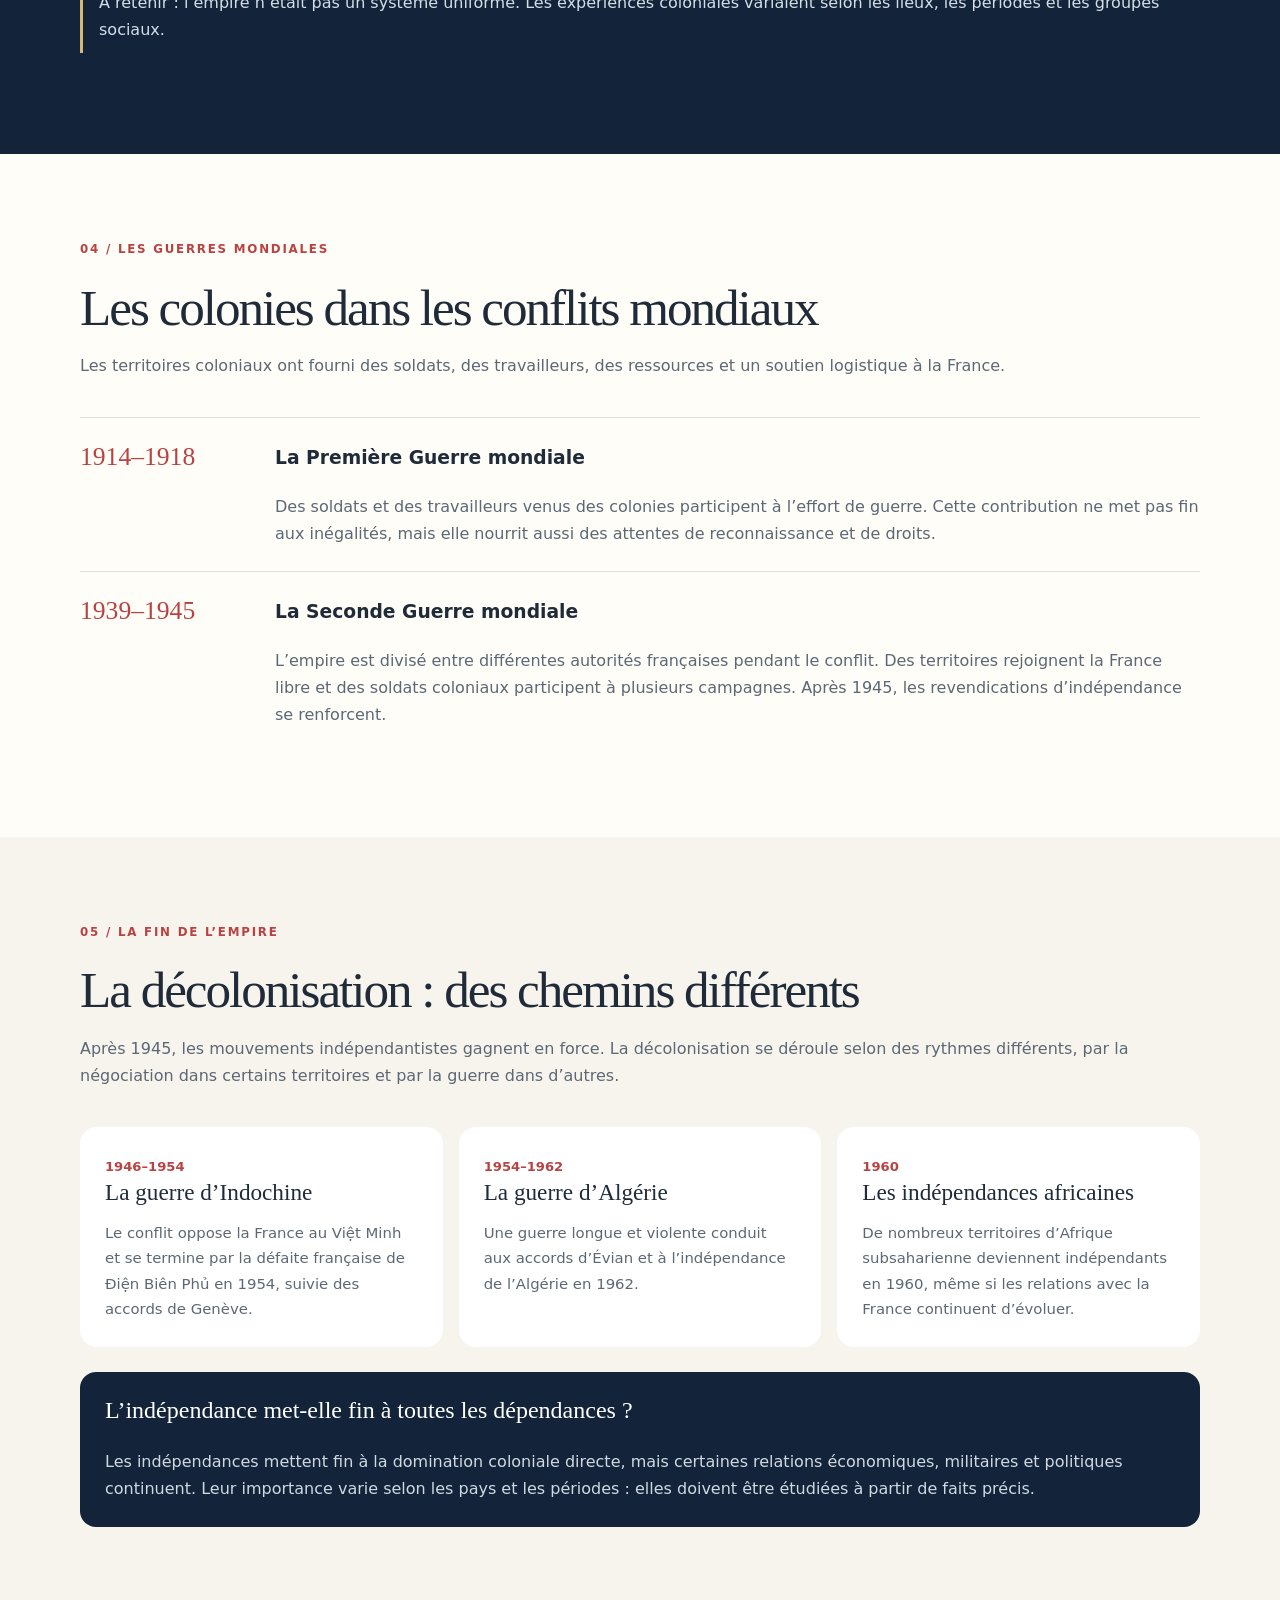
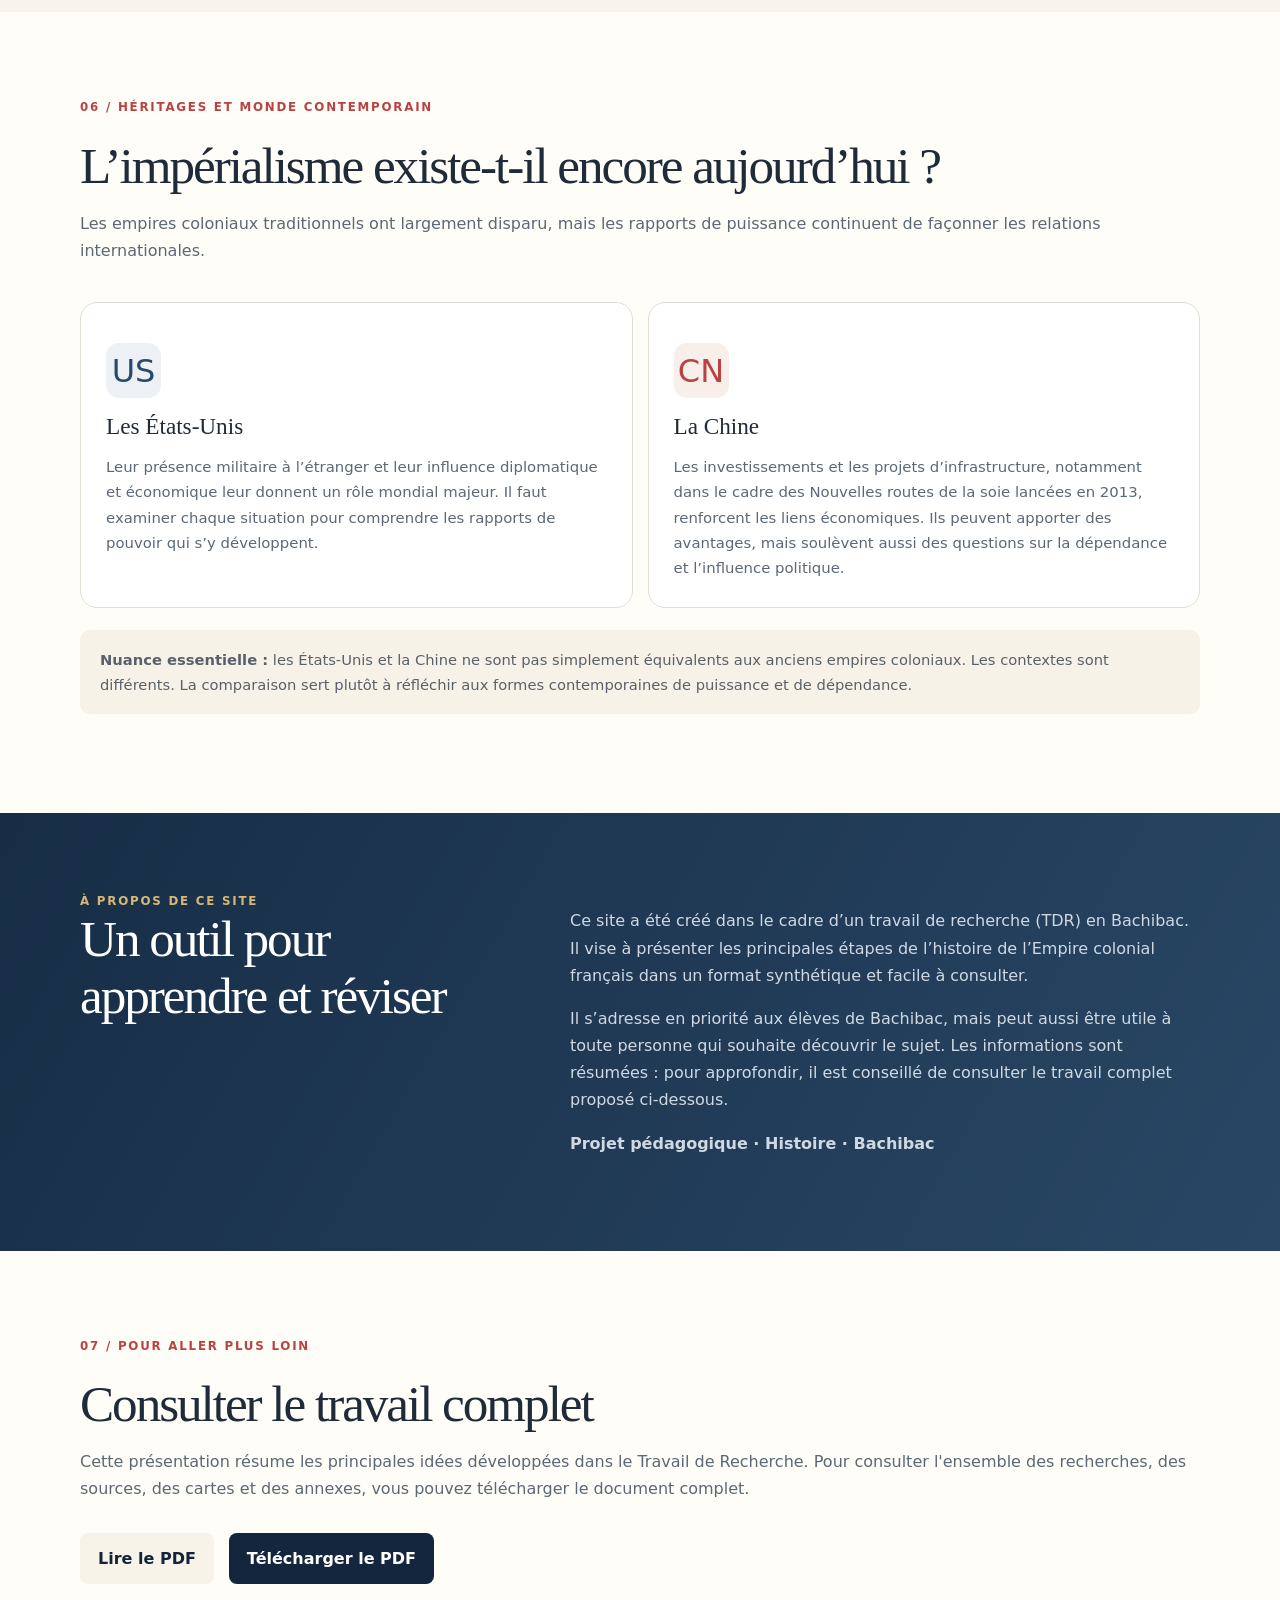
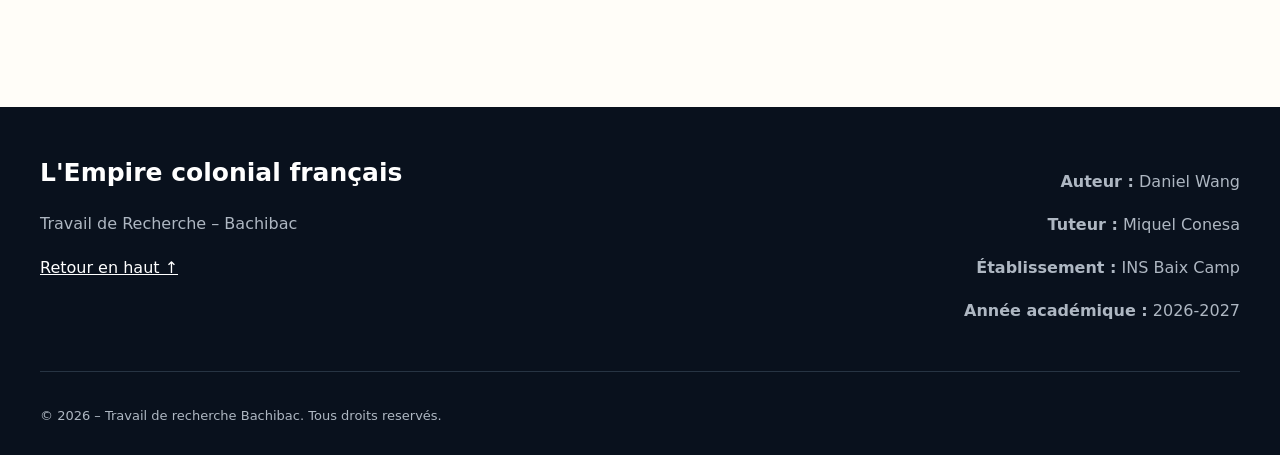
==== commit 147180e2: "Def changes" ====
--- a/index.html
+++ b/index.html
@@ -1,489 +1,491 @@
-
-<!doctype html>
-<html lang="fr">
-<head>
-  <meta charset="utf-8">
-  <meta name="viewport" content="width=device-width, initial-scale=1">
-  <meta name="description" content="Ressource pédagogique sur l’expansion, l’organisation et la décolonisation de l’Empire colonial français.">
-  <title>L’Empire colonial français</title>
-  <link rel="stylesheet" href="styles.css">
-  <link rel="icon" href="favicon.png" type="image/png" />
-</head>
-<body>
-
-<a class="skip" href="#contenu">Aller au contenu</a>
-
-<header>
-  <a class="brand" href="#accueil">
-    <span class="mark">Bachibac</span>
-    <span>L’Empire colonial français</span>
-  </a>
-
-  <button class="toggle" aria-expanded="false" aria-controls="nav">
-    Menu ☰
-  </button>
-
-  <nav class="nav" id="nav" aria-label="Navigation principale">
-    <a href="#reperes">Repères</a>
-    <a href="#expansion">Expansion</a>
-    <a href="#organisation">Organisation</a>
-    <a href="#guerres">Guerres</a>
-    <a href="#decolonisation">Décolonisation</a>
-    <a href="#aujourdhui">Aujourd’hui</a>
-  </nav>
-</header>
-
-<main id="contenu">
-
-  <!-- ACCUEIL -->
-  <section class="hero" id="accueil">
-    <div class="hero-inner">
-      <p class="eyebrow">Ressource pédagogique · Histoire BACHIBAC</p>
-
-      <h1>L’Empire colonial <em>français</em></h1>
-
-      <p class="subtitle">
-        De l’expansion coloniale à la décolonisation
-      </p>
-
-      <p>
-        Comprendre comment l’empire s’est construit, comment il a
-        fonctionné et comment ses héritages continuent de marquer le monde.
-      </p>
-
-      <div class="actions">
-        <a class="button" href="#reperes">Explorer le sujet </a>
-        <a class="plain" href="#projet">À propos du projet</a>
-      </div>
-    </div>
-  </section>
-
-  <!-- INTRODUCTION -->
-  <section class="section wrap" id="reperes">
-    <div class="kicker">01 / Comprendre le sujet</div>
-
-    <div class="intro">
-      <h2>Un empire, plusieurs histoires.</h2>
-
-      <div>
-        <p>
-          L’Empire colonial français s’est développé sur plusieurs continents.
-          Il a été construit par des conquêtes, des accords politiques et
-          différents systèmes d’administration. Il a aussi transformé
-          profondément les sociétés colonisées.
-        </p>
-
-        <p>
-          Cette histoire ne se résume pas à l’expansion de la France :
-          elle comprend également les expériences des populations colonisées,
-          les résistances, les conflits et les luttes pour l’indépendance.
-        </p>
-      </div>
-    </div>
-
-    <div class="stats">
-      <article class="stat">
-        <b>1830</b>
-        <h3>Conquête de l’Algérie</h3>
-        <p>Un repère majeur du nouvel empire colonial français.</p>
-      </article>
-
-      <article class="stat">
-        <b>1884–1885</b>
-        <h3>Conférence de Berlin</h3>
-        <p>
-          Une étape importante du partage colonial de l’Afrique
-          par les puissances européennes.
-        </p>
-      </article>
-
-      <article class="stat">
-        <b>1945–1962</b>
-        <h3>Décolonisation</h3>
-        <p>
-          Une période de transformations, de négociations et de conflits.
-        </p>
-      </article>
-    </div>
-  </section>
-
-  <!-- EXPANSION -->
-  <section class="section pale" id="expansion">
-    <div class="wrap">
-    <div class="kicker">02 / La construction de l’empire</div>
-
-    <div class="section-head">
-      <h2>De l’expansion à l’apogée</h2>
-      <p>
-        Au XIXe siècle et au début du XXe siècle, la France étend son
-        contrôle à des territoires d’Afrique, d’Asie et du Pacifique.
-      </p>
-    </div>
-
-    <div class="cards">
-      <article class="card">
-        <span class="letter">1</span>
-        <h3>Conquérir et contrôler</h3>
-        <p>
-          La conquête de l’Algérie commence en 1830. La France établit
-          ensuite des protectorats en Tunisie (1881) et au Maroc (1912),
-          et étend sa présence en Afrique subsaharienne et en Asie du Sud-Est.
-        </p>
-      </article>
-
-      <article class="card">
-        <span class="letter">2</span>
-        <h3>Des motivations multiples</h3>
-        <p>
-          Les objectifs sont économiques, stratégiques et politiques.
-          Les dirigeants invoquent aussi une « mission civilisatrice »,
-          qui sert à justifier la domination et la diffusion de la langue
-          et de la culture françaises.
-        </p>
-      </article>
-
-      <article class="card">
-        <span class="letter">3</span>
-        <h3>Un empire mondial</h3>
-        <p>
-          Après la Première Guerre mondiale, la France administre également
-          des territoires sous mandat. L’empire atteint une très grande
-          étendue, mais ses territoires restent divers et inégalement contrôlés.
-        </p>
-      </article>
-    </div>
-
-    <h3 class="timeline-title">Quelques dates essentielles</h3>
-
-    <div class="timeline">
-      <article>
-        <b>1830</b>
-        <p>Début de la conquête française de l’Algérie.</p>
-      </article>
-
-      <article>
-        <b>1881</b>
-        <p>La Tunisie devient un protectorat français.</p>
-      </article>
-
-      <article>
-        <b>1884–1885</b>
-        <p>
-          Conférence de Berlin.
-        </p>
-      </article>
-
-      <article>
-        <b>1895–1910</b>
-        <p>Consolidation de l’AOF et création de l’AEF.</p>
-      </article>
-
-      <article>
-        <b>1912</b>
-        <p>Établissement du protectorat français au Maroc.</p>
-      </article>
-    </div>
-        </div>
-
-  </section>
-
-  <!-- ORGANISATION COLONIALE -->
-  <section class="section dark" id="organisation">
-    <div class="wrap">
-      <div class="kicker">03 / Le fonctionnement colonial</div>
-
-      <div class="section-head">
-        <h2>Un système inégal</h2>
-        <p>
-          L’administration coloniale organisait les territoires et les
-          économies au profit de la métropole. Les populations colonisées
-          ne bénéficiaient généralement pas des mêmes droits que les
-          citoyens français.
-        </p>
-      </div>
-
-      <div class="two">
-        <article class="panel">
-          <span class="num">01</span>
-          <h3>Administration et pouvoir</h3>
-          <p>
-            Les autorités françaises gouvernaient les colonies directement
-            ou par l’intermédiaire de dirigeants locaux. Les décisions
-            importantes restaient largement contrôlées par la puissance coloniale.
-          </p>
-        </article>
-
-        <article class="panel">
-          <span class="num">02</span>
-          <h3>Économie et ressources</h3>
-          <p>
-            Les colonies fournissaient des matières premières et des produits
-            agricoles. Les infrastructures pouvaient faciliter les transports,
-            mais elles répondaient souvent aux priorités de l’exploitation
-            et de l’exportation.
-          </p>
-        </article>
-
-        <article class="panel">
-          <span class="num">03</span>
-          <h3>Inégalités et société</h3>
-          <p>
-            Les différences de statut juridique, l’accès inégal à l’éducation
-            et les discriminations ont structuré les sociétés coloniales.
-            Le Code de l’indigénat a permis des sanctions particulières
-            contre les populations colonisées dans plusieurs territoires.
-          </p>
-        </article>
-
-        <article class="panel">
-          <span class="num">04</span>
-          <h3>Langue et culture</h3>
-          <p>
-            L’école et la langue française ont été diffusées à des degrés
-            différents. Ces politiques ont transformé les sociétés, sans
-            faire disparaître les langues, les cultures et les formes
-            de résistance locales.
-          </p>
-        </article>
-      </div>
-
-      <p class="note">
-        À retenir : l’empire n’était pas un système uniforme.
-        Les expériences coloniales variaient selon les lieux,
-        les périodes et les groupes sociaux.
-      </p>
-    </div>
-  </section>
-
-  <!-- GUERRES MONDIALES -->
-  <section class="section wrap" id="guerres">
-    <div class="kicker">04 / Les guerres mondiales</div>
-
-    <div class="section-head">
-      <h2>Les colonies dans les conflits mondiaux</h2>
-      <p>
-        Les territoires coloniaux ont fourni des soldats, des travailleurs,
-        des ressources et un soutien logistique à la France.
-      </p>
-    </div>
-
-    <article class="war">
-      <time>1914–1918</time>
-      <div>
-        <h3>La Première Guerre mondiale</h3>
-        <p>
-          Des soldats et des travailleurs venus des colonies participent
-          à l’effort de guerre. Cette contribution ne met pas fin aux
-          inégalités, mais elle nourrit aussi des attentes de reconnaissance
-          et de droits.
-        </p>
-      </div>
-    </article>
-
-    <article class="war">
-      <time>1939–1945</time>
-      <div>
-        <h3>La Seconde Guerre mondiale</h3>
-        <p>
-          L’empire est divisé entre différentes autorités françaises pendant
-          le conflit. Des territoires rejoignent la France libre et des
-          soldats coloniaux participent à plusieurs campagnes. Après 1945,
-          les revendications d’indépendance se renforcent.
-        </p>
-      </div>
-    </article>
-  </section>
-
-  <!-- DÉCOLONISATION -->
-  <section class="section pale" id="decolonisation">
-    <div class="wrap">
-      <div class="kicker">05 / La fin de l’empire</div>
-
-      <div class="section-head">
-        <h2>La décolonisation : des chemins différents</h2>
-        <p>
-          Après 1945, les mouvements indépendantistes gagnent en force.
-          La décolonisation se déroule selon des rythmes différents,
-          par la négociation dans certains territoires et par la guerre
-          dans d’autres.
-        </p>
-      </div>
-
-      <div class="three">
-        <article class="ind-card">
-          <time>1946–1954</time>
-          <h3>La guerre d’Indochine</h3>
-          <p>
-            Le conflit oppose la France au Việt Minh et se termine par
-            la défaite française de Điện Biên Phủ en 1954, suivie
-            des accords de Genève.
-          </p>
-        </article>
-
-        <article class="ind-card">
-          <time>1954–1962</time>
-          <h3>La guerre d’Algérie</h3>
-          <p>
-            Une guerre longue et violente conduit aux accords d’Évian
-            et à l’indépendance de l’Algérie en 1962.
-          </p>
-        </article>
-
-        <article class="ind-card">
-          <time>1960</time>
-          <h3>Les indépendances africaines</h3>
-          <p>
-            De nombreux territoires d’Afrique subsaharienne deviennent
-            indépendants en 1960, même si les relations avec la France
-            continuent d’évoluer.
-          </p>
-        </article>
-      </div>
-
-      <div class="quote">
-        <h3>L’indépendance met-elle fin à toutes les dépendances ?</h3>
-        <p>
-          Les indépendances mettent fin à la domination coloniale directe,
-          mais certaines relations économiques, militaires et politiques
-          continuent. Leur importance varie selon les pays et les périodes :
-          elles doivent être étudiées à partir de faits précis.
-        </p>
-      </div>
-    </div>
-  </section>
-
-  <!-- IMPÉRIALISME CONTEMPORAIN -->
-  <section class="section wrap" id="aujourdhui">
-    <div class="kicker">06 / Héritages et monde contemporain</div>
-
-    <div class="section-head">
-      <h2>L’impérialisme existe-t-il encore aujourd’hui ?</h2>
-      <p>
-        Les empires coloniaux traditionnels ont largement disparu,
-        mais les rapports de puissance continuent de façonner
-        les relations internationales.
-      </p>
-    </div>
-
-    <div class="two">
-      <article class="present-card">
-        <div class="symbol">US</div>
-        <h3>Les États-Unis</h3>
-        <p>
-          Leur présence militaire à l’étranger et leur influence diplomatique
-          et économique leur donnent un rôle mondial majeur. Il faut examiner
-          chaque situation pour comprendre les rapports de pouvoir
-          qui s’y développent.
-        </p>
-      </article>
-
-      <article class="present-card">
-        <div class="symbol">CN</div>
-        <h3>La Chine</h3>
-        <p>
-          Les investissements et les projets d’infrastructure, notamment
-          dans le cadre des Nouvelles routes de la soie lancées en 2013,
-          renforcent les liens économiques. Ils peuvent apporter des avantages,
-          mais soulèvent aussi des questions sur la dépendance et l’influence
-          politique.
-        </p>
-      </article>
-    </div>
-
-    <p class="caution">
-      <strong>Nuance essentielle :</strong> les États-Unis et la Chine
-      ne sont pas simplement équivalents aux anciens empires coloniaux.
-      Les contextes sont différents. La comparaison sert plutôt à réfléchir
-      aux formes contemporaines de puissance et de dépendance.
-    </p>
-  </section>
-
-  <!-- PRÉSENTATION DU PROJET -->
-  <section class="project" id="projet">
-    <div class="wrap project-layout">
-      <div>
-        <div class="kicker">À propos de ce site</div>
-        <h2>Un outil pour apprendre et réviser</h2>
-      </div>
-
-      <div>
-        <p>
-          Ce site a été créé dans le cadre d’un travail de recherche (TDR)
-          en Bachibac. Il vise à présenter les principales étapes de l’histoire
-          de l’Empire colonial français dans un format synthétique
-          et facile à consulter.
-        </p>
-
-        <p>
-          Il s’adresse en priorité aux élèves de Bachibac, mais peut aussi
-          être utile à toute personne qui souhaite découvrir le sujet.
-          Les informations sont résumées : pour approfondir, il est conseillé
-          de consulter le travail complet proposé ci-dessous.
-        </p>
-
-        <p><strong>Projet pédagogique · Histoire · Bachibac</strong></p>
-      </div>
-    </div>
-  </section>
-
-  <!-- Travail complet -->
-  <section class="section wrap">
-    <div class="kicker">07 / Pour aller plus loin</div>
- <section class="section-head">
-        <div>
-          <h2>Consulter le travail complet</h2>
-
-          <p>
-            Cette présentation résume les principales idées développées dans le
-            Travail de Recherche. Pour consulter l'ensemble des recherches, des
-            sources, des cartes et des annexes, vous pouvez télécharger le
-            document complet.
-          </p>
-
-          <div class="resource-buttons">
-            <a
-              href=""
-              class="button"
-              target="_blank"
-            >
-              Lire le PDF
-            </a>
-
-            <a
-              href=""
-              class="button button-dark"
-              download
-            >
-              Télécharger le PDF
-            </a>
-          </div>
-        </div>
-
-  </section>
-
-</main>
-   <!-- Pied de page -->
-
-    <footer class="footer">
-      <div class="footer-content">
-        <div class="footer-title">
-          <h3>L'Empire colonial français</h3>
-          <p>Travail de Recherche – Bachibac</p>
-            <a href="#accueil">Retour en haut ↑</a>
-        </div>
-        <div class="footer-information">
-          <p><strong>Auteur :</strong> Daniel Wang</p>
-          <p><strong>Tuteur :</strong> Miquel Conesa</p>
-          <p><strong>Établissement :</strong> INS Baix Camp</p>
-          <p><strong>Année académique :</strong> 2026-2027</p>
-        </div>
-      </div>
-
-      <div class="footer-bottom">
-        <p>© 2026 – Travail de recherche Bachibac. Tous droits reservés.</p>
-      </div>
-    </footer>
-
-<script src="script.js" defer></script>
-</body>
-</html>
+
+<!doctype html>
+<html lang="fr">
+<head>
+  <meta charset="utf-8">
+  <meta name="viewport" content="width=device-width, initial-scale=1">
+  <meta name="description" content="Ressource pédagogique sur l’expansion, l’organisation et la décolonisation de l’Empire colonial français.">
+  <title>L’Empire colonial français</title>
+  <link rel="stylesheet" href="styles.css">
+  <link rel="icon" href="favicon.png" type="image/png" />
+</head>
+<body>
+
+<a class="skip" href="#contenu">Aller au contenu</a>
+
+<header>
+  <a class="brand" href="#accueil">
+    <span class="mark">Bachibac</span>
+    <span>L’Empire colonial français</span>
+  </a>
+
+  <button class="toggle" aria-expanded="false" aria-controls="nav">
+    Menu ☰
+  </button>
+
+  <nav class="nav" id="nav" aria-label="Navigation principale">
+    <a href="#reperes">Repères</a>
+    <a href="#expansion">Expansion</a>
+    <a href="#organisation">Organisation</a>
+    <a href="#guerres">Guerres</a>
+    <a href="#decolonisation">Décolonisation</a>
+    <a href="#aujourdhui">Aujourd’hui</a>
+  </nav>
+</header>
+
+<main id="contenu">
+
+  <!-- ACCUEIL -->
+  <section class="hero" id="accueil">
+    <div class="hero-inner">
+      <p class="eyebrow">Ressource pédagogique · Histoire BACHIBAC</p>
+
+      <h1>L’Empire colonial <em>français</em></h1>
+
+      <p class="subtitle">
+        De l’expansion coloniale à la décolonisation
+      </p>
+
+      <p>
+        Comprendre comment l’empire s’est construit, comment il a
+        fonctionné et comment ses héritages continuent de marquer le monde.
+      </p>
+
+      <div class="actions">
+        <a class="button" href="#reperes">Explorer le sujet</a>
+        <a class="button button-mindmap" href="carte-mentale.html">Explorer la carte mentale interactive</a>
+        <a class="plain" href="#projet">À propos du projet</a>
+      </div>
+    </div>
+  </section>
+
+  <!-- INTRODUCTION -->
+  <section class="section wrap" id="reperes">
+    <div class="kicker">01 / Comprendre le sujet</div>
+
+    <div class="intro">
+      <h2>Un empire, plusieurs histoires.</h2>
+
+      <div>
+        <p>
+          L’Empire colonial français s’est développé sur plusieurs continents.
+          Il a été construit par des conquêtes, des accords politiques et
+          différents systèmes d’administration. Il a aussi transformé
+          profondément les sociétés colonisées.
+        </p>
+
+        <p>
+          Cette histoire ne se résume pas à l’expansion de la France :
+          elle comprend également les expériences des populations colonisées,
+          les résistances, les conflits et les luttes pour l’indépendance.
+        </p>
+      </div>
+    </div>
+
+    <div class="stats">
+      <article class="stat">
+        <b>1830</b>
+        <h3>Conquête de l’Algérie</h3>
+        <p>Un repère majeur du nouvel empire colonial français.</p>
+      </article>
+
+      <article class="stat">
+        <b>1884–1885</b>
+        <h3>Conférence de Berlin</h3>
+        <p>
+          Une étape importante du partage colonial de l’Afrique
+          par les puissances européennes.
+        </p>
+      </article>
+
+      <article class="stat">
+        <b>1945–1962</b>
+        <h3>Décolonisation</h3>
+        <p>
+          Une période de transformations, de négociations et de conflits.
+        </p>
+      </article>
+    </div>
+  </section>
+
+
+  <!-- EXPANSION -->
+  <section class="section pale" id="expansion">
+    <div class="wrap">
+    <div class="kicker">02 / La construction de l’empire</div>
+
+    <div class="section-head">
+      <h2>De l’expansion à l’apogée</h2>
+      <p>
+        Au XIXe siècle et au début du XXe siècle, la France étend son
+        contrôle à des territoires d’Afrique, d’Asie et du Pacifique.
+      </p>
+    </div>
+
+    <div class="cards">
+      <article class="card">
+        <span class="letter">1</span>
+        <h3>Conquérir et contrôler</h3>
+        <p>
+          La conquête de l’Algérie commence en 1830. La France établit
+          ensuite des protectorats en Tunisie (1881) et au Maroc (1912),
+          et étend sa présence en Afrique subsaharienne et en Asie du Sud-Est.
+        </p>
+      </article>
+
+      <article class="card">
+        <span class="letter">2</span>
+        <h3>Des motivations multiples</h3>
+        <p>
+          Les objectifs sont économiques, stratégiques et politiques.
+          Les dirigeants invoquent aussi une « mission civilisatrice »,
+          qui sert à justifier la domination et la diffusion de la langue
+          et de la culture françaises.
+        </p>
+      </article>
+
+      <article class="card">
+        <span class="letter">3</span>
+        <h3>Un empire mondial</h3>
+        <p>
+          Après la Première Guerre mondiale, la France administre également
+          des territoires sous mandat. L’empire atteint une très grande
+          étendue, mais ses territoires restent divers et inégalement contrôlés.
+        </p>
+      </article>
+    </div>
+
+    <h3 class="timeline-title">Quelques dates essentielles</h3>
+
+    <div class="timeline">
+      <article>
+        <b>1830</b>
+        <p>Début de la conquête française de l’Algérie.</p>
+      </article>
+
+      <article>
+        <b>1881</b>
+        <p>La Tunisie devient un protectorat français.</p>
+      </article>
+
+      <article>
+        <b>1884–1885</b>
+        <p>
+          Conférence de Berlin.
+        </p>
+      </article>
+
+      <article>
+        <b>1895–1910</b>
+        <p>Consolidation de l’AOF et création de l’AEF.</p>
+      </article>
+
+      <article>
+        <b>1912</b>
+        <p>Établissement du protectorat français au Maroc.</p>
+      </article>
+    </div>
+        </div>
+
+  </section>
+
+  <!-- ORGANISATION COLONIALE -->
+  <section class="section dark" id="organisation">
+    <div class="wrap">
+      <div class="kicker">03 / Le fonctionnement colonial</div>
+
+      <div class="section-head">
+        <h2>Un système inégal</h2>
+        <p>
+          L’administration coloniale organisait les territoires et les
+          économies au profit de la métropole. Les populations colonisées
+          ne bénéficiaient généralement pas des mêmes droits que les
+          citoyens français.
+        </p>
+      </div>
+
+      <div class="two">
+        <article class="panel">
+          <span class="num">01</span>
+          <h3>Administration et pouvoir</h3>
+          <p>
+            Les autorités françaises gouvernaient les colonies directement
+            ou par l’intermédiaire de dirigeants locaux. Les décisions
+            importantes restaient largement contrôlées par la puissance coloniale.
+          </p>
+        </article>
+
+        <article class="panel">
+          <span class="num">02</span>
+          <h3>Économie et ressources</h3>
+          <p>
+            Les colonies fournissaient des matières premières et des produits
+            agricoles. Les infrastructures pouvaient faciliter les transports,
+            mais elles répondaient souvent aux priorités de l’exploitation
+            et de l’exportation.
+          </p>
+        </article>
+
+        <article class="panel">
+          <span class="num">03</span>
+          <h3>Inégalités et société</h3>
+          <p>
+            Les différences de statut juridique, l’accès inégal à l’éducation
+            et les discriminations ont structuré les sociétés coloniales.
+            Le Code de l’indigénat a permis des sanctions particulières
+            contre les populations colonisées dans plusieurs territoires.
+          </p>
+        </article>
+
+        <article class="panel">
+          <span class="num">04</span>
+          <h3>Langue et culture</h3>
+          <p>
+            L’école et la langue française ont été diffusées à des degrés
+            différents. Ces politiques ont transformé les sociétés, sans
+            faire disparaître les langues, les cultures et les formes
+            de résistance locales.
+          </p>
+        </article>
+      </div>
+
+      <p class="note">
+        À retenir : l’empire n’était pas un système uniforme.
+        Les expériences coloniales variaient selon les lieux,
+        les périodes et les groupes sociaux.
+      </p>
+    </div>
+  </section>
+
+  <!-- GUERRES MONDIALES -->
+  <section class="section wrap" id="guerres">
+    <div class="kicker">04 / Les guerres mondiales</div>
+
+    <div class="section-head">
+      <h2>Les colonies dans les conflits mondiaux</h2>
+      <p>
+        Les territoires coloniaux ont fourni des soldats, des travailleurs,
+        des ressources et un soutien logistique à la France.
+      </p>
+    </div>
+
+    <article class="war">
+      <time>1914–1918</time>
+      <div>
+        <h3>La Première Guerre mondiale</h3>
+        <p>
+          Des soldats et des travailleurs venus des colonies participent
+          à l’effort de guerre. Cette contribution ne met pas fin aux
+          inégalités, mais elle nourrit aussi des attentes de reconnaissance
+          et de droits.
+        </p>
+      </div>
+    </article>
+
+    <article class="war">
+      <time>1939–1945</time>
+      <div>
+        <h3>La Seconde Guerre mondiale</h3>
+        <p>
+          L’empire est divisé entre différentes autorités françaises pendant
+          le conflit. Des territoires rejoignent la France libre et des
+          soldats coloniaux participent à plusieurs campagnes. Après 1945,
+          les revendications d’indépendance se renforcent.
+        </p>
+      </div>
+    </article>
+  </section>
+
+  <!-- DÉCOLONISATION -->
+  <section class="section pale" id="decolonisation">
+    <div class="wrap">
+      <div class="kicker">05 / La fin de l’empire</div>
+
+      <div class="section-head">
+        <h2>La décolonisation : des chemins différents</h2>
+        <p>
+          Après 1945, les mouvements indépendantistes gagnent en force.
+          La décolonisation se déroule selon des rythmes différents,
+          par la négociation dans certains territoires et par la guerre
+          dans d’autres.
+        </p>
+      </div>
+
+      <div class="three">
+        <article class="ind-card">
+          <time>1946–1954</time>
+          <h3>La guerre d’Indochine</h3>
+          <p>
+            Le conflit oppose la France au Việt Minh et se termine par
+            la défaite française de Điện Biên Phủ en 1954, suivie
+            des accords de Genève.
+          </p>
+        </article>
+
+        <article class="ind-card">
+          <time>1954–1962</time>
+          <h3>La guerre d’Algérie</h3>
+          <p>
+            Une guerre longue et violente conduit aux accords d’Évian
+            et à l’indépendance de l’Algérie en 1962.
+          </p>
+        </article>
+
+        <article class="ind-card">
+          <time>1960</time>
+          <h3>Les indépendances africaines</h3>
+          <p>
+            De nombreux territoires d’Afrique subsaharienne deviennent
+            indépendants en 1960, même si les relations avec la France
+            continuent d’évoluer.
+          </p>
+        </article>
+      </div>
+
+      <div class="quote">
+        <h3>L’indépendance met-elle fin à toutes les dépendances ?</h3>
+        <p>
+          Les indépendances mettent fin à la domination coloniale directe,
+          mais certaines relations économiques, militaires et politiques
+          continuent. Leur importance varie selon les pays et les périodes :
+          elles doivent être étudiées à partir de faits précis.
+        </p>
+      </div>
+    </div>
+  </section>
+
+  <!-- IMPÉRIALISME CONTEMPORAIN -->
+  <section class="section wrap" id="aujourdhui">
+    <div class="kicker">06 / Héritages et monde contemporain</div>
+
+    <div class="section-head">
+      <h2>L’impérialisme existe-t-il encore aujourd’hui ?</h2>
+      <p>
+        Les empires coloniaux traditionnels ont largement disparu,
+        mais les rapports de puissance continuent de façonner
+        les relations internationales.
+      </p>
+    </div>
+
+    <div class="two">
+      <article class="present-card">
+        <div class="symbol">US</div>
+        <h3>Les États-Unis</h3>
+        <p>
+          Leur présence militaire à l’étranger et leur influence diplomatique
+          et économique leur donnent un rôle mondial majeur. Il faut examiner
+          chaque situation pour comprendre les rapports de pouvoir
+          qui s’y développent.
+        </p>
+      </article>
+
+      <article class="present-card">
+        <div class="symbol">CN</div>
+        <h3>La Chine</h3>
+        <p>
+          Les investissements et les projets d’infrastructure, notamment
+          dans le cadre des Nouvelles routes de la soie lancées en 2013,
+          renforcent les liens économiques. Ils peuvent apporter des avantages,
+          mais soulèvent aussi des questions sur la dépendance et l’influence
+          politique.
+        </p>
+      </article>
+    </div>
+
+    <p class="caution">
+      <strong>Nuance essentielle :</strong> les États-Unis et la Chine
+      ne sont pas simplement équivalents aux anciens empires coloniaux.
+      Les contextes sont différents. La comparaison sert plutôt à réfléchir
+      aux formes contemporaines de puissance et de dépendance.
+    </p>
+  </section>
+
+  <!-- PRÉSENTATION DU PROJET -->
+  <section class="project" id="projet">
+    <div class="wrap project-layout">
+      <div>
+        <div class="kicker">À propos de ce site</div>
+        <h2>Un outil pour apprendre et réviser</h2>
+      </div>
+
+      <div>
+        <p>
+          Ce site a été créé dans le cadre d’un travail de recherche (TDR)
+          en Bachibac. Il vise à présenter les principales étapes de l’histoire
+          de l’Empire colonial français dans un format synthétique
+          et facile à consulter.
+        </p>
+
+        <p>
+          Il s’adresse en priorité aux élèves de Bachibac, mais peut aussi
+          être utile à toute personne qui souhaite découvrir le sujet.
+          Les informations sont résumées : pour approfondir, il est conseillé
+          de consulter le travail complet proposé ci-dessous.
+        </p>
+
+        <p><strong>Projet pédagogique · Histoire · Bachibac</strong></p>
+      </div>
+    </div>
+  </section>
+
+  <!-- Travail complet -->
+  <section class="section wrap">
+    <div class="kicker">07 / Pour aller plus loin</div>
+ <section class="section-head">
+        <div>
+          <h2>Consulter le travail complet</h2>
+
+          <p>
+            Cette présentation résume les principales idées développées dans le
+            Travail de Recherche. Pour consulter l'ensemble des recherches, des
+            sources, des cartes et des annexes, vous pouvez télécharger le
+            document complet.
+          </p>
+
+          <div class="resource-buttons">
+            <a
+              href=""
+              class="button"
+              target="_blank"
+            >
+              Lire le PDF
+            </a>
+
+            <a
+              href=""
+              class="button button-dark"
+              download
+            >
+              Télécharger le PDF
+            </a>
+          </div>
+        </div>
+
+  </section>
+
+</main>
+   <!-- Pied de page -->
+
+    <footer class="footer">
+      <div class="footer-content">
+        <div class="footer-title">
+          <h3>L'Empire colonial français</h3>
+          <p>Travail de Recherche – Bachibac</p>
+            <a href="#accueil">Retour en haut ↑</a>
+        </div>
+        <div class="footer-information">
+          <p><strong>Auteur :</strong> Daniel Wang</p>
+          <p><strong>Tuteur :</strong> Miquel Conesa</p>
+          <p><strong>Établissement :</strong> INS Baix Camp</p>
+          <p><strong>Année académique :</strong> 2026-2027</p>
+        </div>
+      </div>
+
+      <div class="footer-bottom">
+        <p>© 2026 – Travail de recherche Bachibac. Tous droits reservés.</p>
+      </div>
+    </footer>
+
+<script src="script.js" defer></script>
+</body>
+</html>
--- a/styles.css
+++ b/styles.css
@@ -1,728 +1,957 @@
-
-:root {
-  --navy: #13243a;
-  --blue: #294b6b;
-  --red: #b94343;
-  --cream: #f7f4ed;
-  --ink: #202b39;
-  --muted: #5c6875;
-  --line: #e3ded4;
-  --gold: #d6b775;
-}
-
-* {
-  box-sizing: border-box;
-}
-
-html {
-  scroll-behavior: smooth;
-  scroll-padding-top: 85px;
-}
-
-body {
-  margin: 0;
-  background: #fffdf8;
-  color: var(--ink);
-  font: 16px/1.7 system-ui, -apple-system, "Segoe UI", sans-serif;
-}
-
-a {
-  color: inherit;
-}
-
-.skip {
-  position: absolute;
-  left: -999px;
-}
-
-.skip:focus {
-  left: 12px;
-  top: 12px;
-  background: white;
-  padding: 8px;
-  z-index: 9;
-}
-
-/* NAVIGATION */
-
-header {
-  position: sticky;
-  top: 0;
-  z-index: 5;
-  background: #fffdf8ed;
-  backdrop-filter: blur(12px);
-  border-bottom: 1px solid var(--line);
-  padding: 13px clamp(18px, 5vw, 72px);
-  display: flex;
-  justify-content: space-between;
-  align-items: center;
-  gap: 20px;
-}
-
-.brand {
-  display: flex;
-  gap: 10px;
-  align-items: center;
-  text-decoration: none;
-  font-weight: 800;
-  color: var(--navy);
-}
-
-.mark {
-  display: grid;
-  place-items: center;
-  background: var(--navy);
-  color: white;
-  border-radius: 10px;
-  width: 115px;
-  height: 28px;
-  font-family: Georgia, serif;
-}
-
-.nav {
-  display: flex;
-  gap: 20px;
-}
-
-.nav a {
-  text-decoration: none;
-  font-size: 0.86rem;
-  font-weight: 650;
-  color: #4d5967;
-}
-
-.nav a:hover {
-  color: var(--red);
-}
-
-.toggle {
-  display: none;
-  background: white;
-  border: 1px solid var(--line);
-  padding: 8px 12px;
-  border-radius: 8px;
-}
-
-/* HERO / ACCUEIL */
-
-.hero {
-  position: relative;
-  overflow: hidden;
-  padding: 100px clamp(24px, 9vw, 140px);
-  min-height: 590px;
-  display: flex;
-  align-items: center;
-  background:
-    radial-gradient(ellipse at 80% 15%, #49698788, transparent 36%),
-    linear-gradient(120deg, #102137, #203b59);
-  color: white;
-}
-
-.hero:before {
-  content: "";
-  position: absolute;
-  width: 700px;
-  aspect-ratio: 1;
-  border: 1px solid #ffffff24;
-  border-radius: 50%;
-  right: -140px;
-  top: -130px;
-  box-shadow:
-    0 0 0 65px #ffffff08,
-    0 0 0 130px #ffffff07,
-    0 0 0 195px #ffffff05;
-}
-
-.hero:after {
-  content: "";
-  position: absolute;
-  right: 10%;
-  bottom: -45%;
-  height: 650px;
-  width: 260px;
-  transform: rotate(28deg);
-  border: 1px solid #ffffff24;
-  background: linear-gradient(
-    130deg,
-    transparent 40%,
-    #ffffff0b 40% 41%,
-    transparent 41%
-  );
-}
-
-.hero-inner {
-  position: relative;
-  z-index: 1;
-  max-width: 750px;
-}
-
-.eyebrow,
-.kicker {
-  font-size: 0.74rem;
-  font-weight: 800;
-  text-transform: uppercase;
-  letter-spacing: 0.15em;
-  color: var(--red);
-}
-
-.hero .eyebrow {
-  color: #e2bd92;
-}
-
-h1,
-h2,
-h3 {
-  margin-top: 0;
-}
-
-h1,
-h2 {
-  font-family: Georgia, "Times New Roman", serif;
-  font-weight: 500;
-  letter-spacing: -0.04em;
-  line-height: 1.1;
-}
-
-h1 {
-  font-size: clamp(3rem, 7vw, 6.3rem);
-  margin: 22px 0;
-}
-
-h1 em {
-  color: #e7c98d;
-  font-weight: 400;
-}
-
-.subtitle {
-  font: clamp(1.25rem, 2.5vw, 1.8rem)/1.35 Georgia, serif;
-  color: #e0e7ee;
-}
-
-.hero p:not(.eyebrow):not(.subtitle) {
-  max-width: 570px;
-  color: #cbd6e2;
-}
-
-.actions {
-  display: flex;
-  gap: 24px;
-  align-items: center;
-  flex-wrap: wrap;
-  margin-top: 30px;
-}
-
-.button {
-  display: inline-block;
-  padding: 12px 18px;
-  border-radius: 8px;
-  text-decoration: none;
-  font-weight: 750;
-  background: #f8f3e8;
-  color: var(--navy);
-}
-
-.actions .plain {
-  color: white;
-  text-underline-offset: 5px;
-}
-
-/* SECTIONS */
-
-.wrap {
-  width: min(1120px, calc(100% - 40px));
-  margin: auto;
-}
-
-.section {
-  padding: 85px 0;
-}
-
-.intro {
-  display: grid;
-  grid-template-columns: 0.9fr 1.1fr;
-  gap: 60px;
-  margin: 20px 0 48px;
-}
-
-.intro p,
-.lead {
-  color: var(--muted);
-}
-
-h2 {
-  font-size: clamp(2.1rem, 4vw, 3.4rem);
-  margin-bottom: 18px;
-}
-
-.section-head {
-  display: block;
-  margin: 20px 0 38px;
-}
-.section-head h2 {
-  margin-bottom: 12px;
-}
-
-.section-head p {
-  color: var(--muted);
-  margin-bottom: 5px;
-}
-
-/* DATE CARDS */
-
-.stats,
-.cards,
-.three {
-  display: grid;
-  grid-template-columns: repeat(3, 1fr);
-  gap: 16px;
-}
-
-.stat,
-.card,
-.panel,
-.ind-card,
-.present-card {
-  padding: 25px;
-  border: 1px solid var(--line);
-  border-radius: 17px;
-  background: white;
-}
-
-.stat b {
-  display: block;
-  font: 2rem Georgia, serif;
-  color: var(--red);
-}
-
-.stat h3 {
-  margin: 10px 0 5px;
-}
-
-.stat p,
-.card p,
-.panel p,
-.ind-card p,
-.present-card p {
-  color: var(--muted);
-  font-size: 0.93rem;
-  margin-bottom: 0;
-}
-
-/* EXPANSION */
-
-.card {
-  background: #f0f3f6;
-  min-height: 265px;
-}
-
-.card:nth-child(2) {
-  background: #f8efeb;
-}
-
-.card:nth-child(3) {
-  background: #f6f1e4;
-}
-
-.letter {
-  font-size: 1rem;
-  color: #62748a;
-  font-weight: 800;
-  letter-spacing: 0.13em;
-}
-
-.symbol {
-  font-size: 2rem;
-  color: var(--blue);
-  margin: 15px 0;
-}
-
-.card h3,
-.panel h3,
-.ind-card h3,
-.present-card h3 {
-  font: 500 1.45rem Georgia, serif;
-  margin-bottom: 10px;
-}
-
-.timeline-title {
-  font: 500 1.8rem Georgia, serif;
-  margin-top: 65px;
-}
-
-.timeline {
-  display: grid;
-  grid-template-columns: repeat(5, 1fr);
-  border-top: 1px solid #d6d0c6;
-  margin-top: 25px;
-}
-
-.timeline article {
-  position: relative;
-  padding: 18px 15px 0 0;
-}
-
-.timeline article:before {
-  content: "";
-  position: absolute;
-  top: -5px;
-  left: 0;
-  width: 9px;
-  height: 9px;
-  border-radius: 50%;
-  background: var(--red);
-}
-
-.timeline b {
-  font-size: 0.9rem;
-  color: var(--navy);
-}
-
-.timeline p {
-  font-size: 0.87rem;
-  color: var(--muted);
-}
-
-/* SECTION SOMBRE */
-
-.dark {
-  background: var(--navy);
-  color: white;
-}
-
-.dark .section-head p {
-  color: #c1ceda;
-}
-
-.dark .kicker,
-.project .kicker {
-  color: var(--gold);
-}
-
-.two {
-  display: grid;
-  grid-template-columns: repeat(2, 1fr);
-  gap: 15px;
-}
-
-.panel {
-  background: #ffffff08;
-  border-color: #ffffff25;
-}
-
-.panel p {
-  color: #c6d1dd;
-}
-
-.panel .num {
-  font-size: 0.8rem;
-  letter-spacing: 0.1em;
-  color: var(--gold);
-  font-weight: 800;
-}
-
-.note {
-  border-left: 3px solid var(--gold);
-  padding: 10px 16px;
-  color: #d4dee7;
-  margin-top: 25px;
-}
-
-/* GUERRES MONDIALES */
-
-.war {
-  display: grid;
-  grid-template-columns: 170px 1fr;
-  gap: 25px;
-  padding: 24px 0;
-  border-top: 1px solid var(--line);
-}
-
-.war time {
-  font: 1.6rem Georgia, serif;
-  color: var(--red);
-}
-
-.war p {
-  color: var(--muted);
-  margin: 0;
-}
-
-/* DÉCOLONISATION */
-
-.pale {
-  background: var(--cream);
-}
-
-.ind-card {
-  border: 0;
-}
-
-.ind-card time {
-  font-size: 0.82rem;
-  color: var(--red);
-  font-weight: 800;
-}
-
-.quote {
-  margin-top: 25px;
-  padding: 25px;
-  background: var(--navy);
-  color: white;
-  border-radius: 16px;
-}
-
-.quote h3 {
-  font: 500 1.5rem Georgia, serif;
-}
-
-.quote p {
-  color: #d0d9e2;
-  margin: 0;
-}
-
-/* MONDE CONTEMPORAIN */
-
-.present-card .symbol {
-  display: grid;
-  place-items: center;
-  width: 55px;
-  height: 55px;
-  border-radius: 13px;
-  background: #edf1f5;
-}
-
-.present-card:nth-child(2) .symbol {
-  background: #f8efeb;
-  color: var(--red);
-}
-
-.caution {
-  padding: 17px 20px;
-  background: #f7f2e7;
-  border-radius: 10px;
-  color: #58616a;
-  margin-top: 22px;
-  font-size: 0.92rem;
-}
-
-/* PRÉSENTATION DU PROJET */
-
-.project {
-  padding: 78px 0;
-  background: linear-gradient(120deg, #172d46, #294765);
-  color: white;
-}
-
-.project-layout {
-  display: grid;
-  grid-template-columns: 0.8fr 1.2fr;
-  gap: 70px;
-}
-
-.project p {
-  color: #d0d9e2;
-}
-
-/* Ressources et PDF */
-
-.resource-buttons {
-  display: flex;
-
-  flex-wrap: wrap;
-
-  gap: 15px;
-
-  margin-top: 30px;
-}
-.button:hover {
-  transform: translateY(-3px);
-
-  background: #EFEAE2;
-}
-.button-dark {
-  background: #14263d;
-  color: white;
-}
-
-.button-dark:hover {
-  background: #233d5c;
-}
-
-/* PIED DE PAGE */
-
-/* Pied de page */
-
-.footer {
-  padding: 45px 20px 15px;
-
-  background: #09111d;
-
-  color: white;
-}
-
-.footer-content {
-  max-width: 1200px;
-
-  margin: auto;
-
-  padding-bottom: 30px;
-
-  display: flex;
-
-  justify-content: space-between;
-
-  gap: 50px;
-}
-
-.footer h3 {
-  margin-bottom: 10px;
-
-  font-size: 25px;
-}
-
-.footer p {
-  color: #aeb7c2;
-}
-
-.footer-bottom {
-  max-width: 1200px;
-
-  margin: auto;
-
-  padding-top: 20px;
-
-  border-top: 1px solid #273443;
-
-  font-size: 13px;
-}
-.footer-title,
-.footer-question,
-.footer-information {
-  flex: 1;
-}
-
-.footer-information {
-  text-align: right;
-}
-
-/* TABLETTES */
-
-@media (max-width: 850px) {
-  .nav {
-    gap: 10px;
-  }
-
-  .nav a {
-    font-size: 0.77rem;
-  }
-
-  .intro,
-  .section-head,
-  .project-layout {
-    grid-template-columns: 1fr;
-    gap: 20px;
-  }
-
-  .timeline {
-    grid-template-columns: repeat(3, 1fr);
-    row-gap: 15px;
-  }
-}
-
-/* TÉLÉPHONES */
-
-@media (max-width: 680px) {
-  header {
-    flex-wrap: wrap;
-  }
-
-  .toggle {
-    display: block;
-  }
-
-  .nav {
-    display: none;
-    flex-direction: column;
-    flex-basis: 100%;
-    gap: 0;
-  }
-
-  .nav.open {
-    display: flex;
-  }
-
-  .nav a {
-    padding: 10px 0;
-    border-top: 1px solid var(--line);
-    font-size: 0.95rem;
-  }
-
-  .hero {
-    padding: 75px 24px;
-    min-height: 550px;
-  }
-
-  .hero:before {
-    right: -80%;
-    width: 130vw;
-  }
-
-  .section {
-    padding: 65px 0;
-  }
-
-  .stats,
-  .cards,
-  .three,
-  .two {
-    grid-template-columns: 1fr;
-  }
-
-  .timeline {
-    grid-template-columns: 1fr;
-    border-top: 0;
-    border-left: 1px solid #d6d0c6;
-    margin-left: 4px;
-  }
-
-  .timeline article {
-    padding: 0 0 17px 22px;
-  }
-
-  .timeline article:before {
-    top: 7px;
-    left: -5px;
-  }
-
-  .war {
-    grid-template-columns: 1fr;
-    gap: 4px;
-  }
-
-  .project-layout {
-    gap: 10px;
-  }
-
-  .source {
-    grid-template-columns: 1fr 20px;
-    gap: 5px 12px;
-  }
-
-  .source small,
-  .source strong {
-    grid-column: 1;
-  }
-
-  .source span:last-child {
-    grid-column: 2;
-    grid-row: 1 / 3;
-  }
-}
-
-/* ACCESSIBILITÉ */
-
-@media (prefers-reduced-motion: reduce) {
-  html {
-    scroll-behavior: auto;
-  }
-}
+
+:root {
+  --navy: #13243a;
+  --blue: #294b6b;
+  --red: #b94343;
+  --cream: #f7f4ed;
+  --ink: #202b39;
+  --muted: #5c6875;
+  --line: #e3ded4;
+  --gold: #d6b775;
+}
+
+* {
+  box-sizing: border-box;
+}
+
+html {
+  scroll-behavior: smooth;
+  scroll-padding-top: 85px;
+}
+
+body {
+  margin: 0;
+  background: #fffdf8;
+  color: var(--ink);
+  font: 16px/1.7 system-ui, -apple-system, "Segoe UI", sans-serif;
+}
+
+a {
+  color: inherit;
+}
+
+.skip {
+  position: absolute;
+  left: -999px;
+}
+
+.skip:focus {
+  left: 12px;
+  top: 12px;
+  background: white;
+  padding: 8px;
+  z-index: 9;
+}
+
+/* NAVIGATION */
+
+header {
+  position: sticky;
+  top: 0;
+  z-index: 5;
+  background: #fffdf8ed;
+  backdrop-filter: blur(12px);
+  border-bottom: 1px solid var(--line);
+  padding: 13px clamp(18px, 5vw, 72px);
+  display: flex;
+  justify-content: space-between;
+  align-items: center;
+  gap: 20px;
+}
+
+.brand {
+  display: flex;
+  gap: 10px;
+  align-items: center;
+  text-decoration: none;
+  font-weight: 800;
+  color: var(--navy);
+}
+
+.mark {
+  display: grid;
+  place-items: center;
+  background: var(--navy);
+  color: white;
+  border-radius: 10px;
+  width: 115px;
+  height: 28px;
+  font-family: Georgia, serif;
+}
+
+.nav {
+  display: flex;
+  gap: 20px;
+}
+
+.nav a {
+  text-decoration: none;
+  font-size: 0.86rem;
+  font-weight: 650;
+  color: #4d5967;
+}
+
+.nav a:hover {
+  color: var(--red);
+}
+
+.toggle {
+  display: none;
+  background: white;
+  border: 1px solid var(--line);
+  padding: 8px 12px;
+  border-radius: 8px;
+}
+
+/* HERO / ACCUEIL */
+
+.hero {
+  position: relative;
+  overflow: hidden;
+  padding: 100px clamp(24px, 9vw, 140px);
+  min-height: 590px;
+  display: flex;
+  align-items: center;
+  background:
+    radial-gradient(ellipse at 80% 15%, #49698788, transparent 36%),
+    linear-gradient(120deg, #102137, #203b59);
+  color: white;
+}
+
+.hero:before {
+  content: "";
+  position: absolute;
+  width: 700px;
+  aspect-ratio: 1;
+  border: 1px solid #ffffff24;
+  border-radius: 50%;
+  right: -140px;
+  top: -130px;
+  box-shadow:
+    0 0 0 65px #ffffff08,
+    0 0 0 130px #ffffff07,
+    0 0 0 195px #ffffff05;
+}
+
+.hero:after {
+  content: "";
+  position: absolute;
+  right: 10%;
+  bottom: -45%;
+  height: 650px;
+  width: 260px;
+  transform: rotate(28deg);
+  border: 1px solid #ffffff24;
+  background: linear-gradient(
+    130deg,
+    transparent 40%,
+    #ffffff0b 40% 41%,
+    transparent 41%
+  );
+}
+
+.hero-inner {
+  position: relative;
+  z-index: 1;
+  max-width: 750px;
+}
+
+.eyebrow,
+.kicker {
+  font-size: 0.74rem;
+  font-weight: 800;
+  text-transform: uppercase;
+  letter-spacing: 0.15em;
+  color: var(--red);
+}
+
+.hero .eyebrow {
+  color: #e2bd92;
+}
+
+h1,
+h2,
+h3 {
+  margin-top: 0;
+}
+
+h1,
+h2 {
+  font-family: Georgia, "Times New Roman", serif;
+  font-weight: 500;
+  letter-spacing: -0.04em;
+  line-height: 1.1;
+}
+
+h1 {
+  font-size: clamp(3rem, 7vw, 6.3rem);
+  margin: 22px 0;
+}
+
+h1 em {
+  color: #e7c98d;
+  font-weight: 400;
+}
+
+.subtitle {
+  font: clamp(1.25rem, 2.5vw, 1.8rem)/1.35 Georgia, serif;
+  color: #e0e7ee;
+}
+
+.hero p:not(.eyebrow):not(.subtitle) {
+  max-width: 570px;
+  color: #cbd6e2;
+}
+
+.actions {
+  display: flex;
+  gap: 24px;
+  align-items: center;
+  flex-wrap: wrap;
+  margin-top: 30px;
+}
+
+.button {
+  display: inline-block;
+  padding: 12px 18px;
+  border-radius: 8px;
+  text-decoration: none;
+  font-weight: 750;
+  background: #f8f3e8;
+  color: var(--navy);
+}
+
+.actions .plain {
+  color: white;
+  text-underline-offset: 5px;
+}
+
+/* SECTIONS */
+
+.wrap {
+  width: min(1120px, calc(100% - 40px));
+  margin: auto;
+}
+
+.section {
+  padding: 85px 0;
+}
+
+.intro {
+  display: grid;
+  grid-template-columns: 0.9fr 1.1fr;
+  gap: 60px;
+  margin: 20px 0 48px;
+}
+
+.intro p,
+.lead {
+  color: var(--muted);
+}
+
+h2 {
+  font-size: clamp(2.1rem, 4vw, 3.4rem);
+  margin-bottom: 18px;
+}
+
+.section-head {
+  display: block;
+  margin: 20px 0 38px;
+}
+.section-head h2 {
+  margin-bottom: 12px;
+}
+
+.section-head p {
+  color: var(--muted);
+  margin-bottom: 5px;
+}
+
+/* DATE CARDS */
+
+.stats,
+.cards,
+.three {
+  display: grid;
+  grid-template-columns: repeat(3, 1fr);
+  gap: 16px;
+}
+
+.stat,
+.card,
+.panel,
+.ind-card,
+.present-card {
+  padding: 25px;
+  border: 1px solid var(--line);
+  border-radius: 17px;
+  background: white;
+}
+
+.stat b {
+  display: block;
+  font: 2rem Georgia, serif;
+  color: var(--red);
+}
+
+.stat h3 {
+  margin: 10px 0 5px;
+}
+
+.stat p,
+.card p,
+.panel p,
+.ind-card p,
+.present-card p {
+  color: var(--muted);
+  font-size: 0.93rem;
+  margin-bottom: 0;
+}
+
+/* EXPANSION */
+
+.card {
+  background: #f0f3f6;
+  min-height: 265px;
+}
+
+.card:nth-child(2) {
+  background: #f8efeb;
+}
+
+.card:nth-child(3) {
+  background: #f6f1e4;
+}
+
+.letter {
+  font-size: 1rem;
+  color: #62748a;
+  font-weight: 800;
+  letter-spacing: 0.13em;
+}
+
+.symbol {
+  font-size: 2rem;
+  color: var(--blue);
+  margin: 15px 0;
+}
+
+.card h3,
+.panel h3,
+.ind-card h3,
+.present-card h3 {
+  font: 500 1.45rem Georgia, serif;
+  margin-bottom: 10px;
+}
+
+.timeline-title {
+  font: 500 1.8rem Georgia, serif;
+  margin-top: 65px;
+}
+
+.timeline {
+  display: grid;
+  grid-template-columns: repeat(5, 1fr);
+  border-top: 1px solid #d6d0c6;
+  margin-top: 25px;
+}
+
+.timeline article {
+  position: relative;
+  padding: 18px 15px 0 0;
+}
+
+.timeline article:before {
+  content: "";
+  position: absolute;
+  top: -5px;
+  left: 0;
+  width: 9px;
+  height: 9px;
+  border-radius: 50%;
+  background: var(--red);
+}
+
+.timeline b {
+  font-size: 0.9rem;
+  color: var(--navy);
+}
+
+.timeline p {
+  font-size: 0.87rem;
+  color: var(--muted);
+}
+
+/* SECTION SOMBRE */
+
+.dark {
+  background: var(--navy);
+  color: white;
+}
+
+.dark .section-head p {
+  color: #c1ceda;
+}
+
+.dark .kicker,
+.project .kicker {
+  color: var(--gold);
+}
+
+.two {
+  display: grid;
+  grid-template-columns: repeat(2, 1fr);
+  gap: 15px;
+}
+
+.panel {
+  background: #ffffff08;
+  border-color: #ffffff25;
+}
+
+.panel p {
+  color: #c6d1dd;
+}
+
+.panel .num {
+  font-size: 0.8rem;
+  letter-spacing: 0.1em;
+  color: var(--gold);
+  font-weight: 800;
+}
+
+.note {
+  border-left: 3px solid var(--gold);
+  padding: 10px 16px;
+  color: #d4dee7;
+  margin-top: 25px;
+}
+
+/* GUERRES MONDIALES */
+
+.war {
+  display: grid;
+  grid-template-columns: 170px 1fr;
+  gap: 25px;
+  padding: 24px 0;
+  border-top: 1px solid var(--line);
+}
+
+.war time {
+  font: 1.6rem Georgia, serif;
+  color: var(--red);
+}
+
+.war p {
+  color: var(--muted);
+  margin: 0;
+}
+
+/* DÉCOLONISATION */
+
+.pale {
+  background: var(--cream);
+}
+
+.ind-card {
+  border: 0;
+}
+
+.ind-card time {
+  font-size: 0.82rem;
+  color: var(--red);
+  font-weight: 800;
+}
+
+.quote {
+  margin-top: 25px;
+  padding: 25px;
+  background: var(--navy);
+  color: white;
+  border-radius: 16px;
+}
+
+.quote h3 {
+  font: 500 1.5rem Georgia, serif;
+}
+
+.quote p {
+  color: #d0d9e2;
+  margin: 0;
+}
+
+/* MONDE CONTEMPORAIN */
+
+.present-card .symbol {
+  display: grid;
+  place-items: center;
+  width: 55px;
+  height: 55px;
+  border-radius: 13px;
+  background: #edf1f5;
+}
+
+.present-card:nth-child(2) .symbol {
+  background: #f8efeb;
+  color: var(--red);
+}
+
+.caution {
+  padding: 17px 20px;
+  background: #f7f2e7;
+  border-radius: 10px;
+  color: #58616a;
+  margin-top: 22px;
+  font-size: 0.92rem;
+}
+
+/* PRÉSENTATION DU PROJET */
+
+.project {
+  padding: 78px 0;
+  background: linear-gradient(120deg, #172d46, #294765);
+  color: white;
+}
+
+.project-layout {
+  display: grid;
+  grid-template-columns: 0.8fr 1.2fr;
+  gap: 70px;
+}
+
+.project p {
+  color: #d0d9e2;
+}
+
+/* Ressources et PDF */
+
+.resource-buttons {
+  display: flex;
+
+  flex-wrap: wrap;
+
+  gap: 15px;
+
+  margin-top: 30px;
+}
+.button:hover {
+  transform: translateY(-3px);
+
+  background: #EFEAE2;
+}
+.button-dark {
+  background: #14263d;
+  color: white;
+}
+
+.button-dark:hover {
+  background: #233d5c;
+}
+
+/* PIED DE PAGE */
+
+/* Pied de page */
+
+.footer {
+  padding: 45px 20px 15px;
+
+  background: #09111d;
+
+  color: white;
+}
+
+.footer-content {
+  max-width: 1200px;
+
+  margin: auto;
+
+  padding-bottom: 30px;
+
+  display: flex;
+
+  justify-content: space-between;
+
+  gap: 50px;
+}
+
+.footer h3 {
+  margin-bottom: 10px;
+
+  font-size: 25px;
+}
+
+.footer p {
+  color: #aeb7c2;
+}
+
+.footer-bottom {
+  max-width: 1200px;
+
+  margin: auto;
+
+  padding-top: 20px;
+
+  border-top: 1px solid #273443;
+
+  font-size: 13px;
+}
+.footer-title,
+.footer-question,
+.footer-information {
+  flex: 1;
+}
+
+.footer-information {
+  text-align: right;
+}
+
+/* TABLETTES */
+
+@media (max-width: 850px) {
+  .nav {
+    gap: 10px;
+  }
+
+  .nav a {
+    font-size: 0.77rem;
+  }
+
+  .intro,
+  .section-head,
+  .project-layout {
+    grid-template-columns: 1fr;
+    gap: 20px;
+  }
+
+  .timeline {
+    grid-template-columns: repeat(3, 1fr);
+    row-gap: 15px;
+  }
+}
+
+/* TÉLÉPHONES */
+
+@media (max-width: 680px) {
+  header {
+    flex-wrap: wrap;
+  }
+
+  .toggle {
+    display: block;
+  }
+
+  .nav {
+    display: none;
+    flex-direction: column;
+    flex-basis: 100%;
+    gap: 0;
+  }
+
+  .nav.open {
+    display: flex;
+  }
+
+  .nav a {
+    padding: 10px 0;
+    border-top: 1px solid var(--line);
+    font-size: 0.95rem;
+  }
+
+  .hero {
+    padding: 75px 24px;
+    min-height: 550px;
+  }
+
+  .hero:before {
+    right: -80%;
+    width: 130vw;
+  }
+
+  .section {
+    padding: 65px 0;
+  }
+
+  .stats,
+  .cards,
+  .three,
+  .two {
+    grid-template-columns: 1fr;
+  }
+
+  .timeline {
+    grid-template-columns: 1fr;
+    border-top: 0;
+    border-left: 1px solid #d6d0c6;
+    margin-left: 4px;
+  }
+
+  .timeline article {
+    padding: 0 0 17px 22px;
+  }
+
+  .timeline article:before {
+    top: 7px;
+    left: -5px;
+  }
+
+  .war {
+    grid-template-columns: 1fr;
+    gap: 4px;
+  }
+
+  .project-layout {
+    gap: 10px;
+  }
+
+  .source {
+    grid-template-columns: 1fr 20px;
+    gap: 5px 12px;
+  }
+
+  .source small,
+  .source strong {
+    grid-column: 1;
+  }
+
+  .source span:last-child {
+    grid-column: 2;
+    grid-row: 1 / 3;
+  }
+}
+
+/* ACCESSIBILITÉ */
+
+@media (prefers-reduced-motion: reduce) {
+  html {
+    scroll-behavior: auto;
+  }
+}
+
+
+/* CARTE INTERACTIVE */
+.map-heading {
+  display: block;
+}
+
+.map-filters {
+  display: flex;
+  flex-wrap: wrap;
+  gap: 9px;
+  margin: 24px 0 18px;
+}
+
+.map-filter {
+  appearance: none;
+  border: 1px solid var(--line);
+  background: #fffdf8;
+  color: var(--navy);
+  padding: 9px 14px;
+  border-radius: 999px;
+  font: inherit;
+  font-size: 0.85rem;
+  font-weight: 700;
+  cursor: pointer;
+  transition: background 0.2s ease, color 0.2s ease, border-color 0.2s ease;
+}
+
+.map-filter:hover,
+.map-filter.active {
+  background: var(--navy);
+  border-color: var(--navy);
+  color: white;
+}
+
+.map-layout {
+  display: grid;
+  grid-template-columns: minmax(0, 1.7fr) minmax(245px, 0.8fr);
+  border: 1px solid var(--line);
+  border-radius: 18px;
+  overflow: hidden;
+  background: white;
+  box-shadow: 0 12px 35px #13243a0c;
+}
+
+#empire-map {
+  width: 100%;
+  min-height: 520px;
+  background: #e9eef0;
+  z-index: 1;
+}
+
+.map-info {
+  padding: 25px;
+  border-left: 1px solid var(--line);
+}
+
+.map-info-label {
+  color: var(--red);
+  text-transform: uppercase;
+  font-size: 0.72rem;
+  letter-spacing: 0.12em;
+  font-weight: 800;
+}
+
+.map-info h3 {
+  font: 500 1.6rem/1.2 Georgia, serif;
+  color: var(--navy);
+}
+
+.map-info > p:not(.map-info-label) {
+  color: var(--muted);
+  font-size: 0.9rem;
+}
+
+.map-key {
+  display: grid;
+  gap: 11px;
+  margin-top: 24px;
+  font-size: 0.84rem;
+  color: var(--ink);
+}
+
+.map-key span {
+  display: flex;
+  align-items: center;
+  gap: 10px;
+}
+
+.key-dot {
+  display: inline-block;
+  width: 11px;
+  height: 11px;
+  border-radius: 50%;
+  flex: 0 0 11px;
+}
+
+.key-dot.expansion { background: #b94343; }
+.key-dot.organisation { background: #294b6b; }
+.key-dot.guerres { background: #b78328; }
+.key-dot.decolonisation { background: #35745b; }
+.key-dot.contemporain { background: #7654a5; }
+
+.map-hint {
+  margin-top: 24px;
+  padding-top: 16px;
+  border-top: 1px solid var(--line);
+  font-size: 0.8rem !important;
+}
+
+.map-attribution {
+  color: var(--muted);
+  font-size: 0.75rem;
+  text-align: right;
+  margin-top: 9px;
+}
+
+.map-attribution a {
+  text-underline-offset: 2px;
+}
+
+.leaflet-popup-content-wrapper {
+  border-radius: 10px;
+}
+
+.map-popup {
+  min-width: 180px;
+  max-width: 240px;
+}
+
+.map-popup .popup-date {
+  display: inline-block;
+  color: var(--red);
+  font-weight: 800;
+  font-size: 0.75rem;
+  margin-bottom: 5px;
+}
+
+.map-popup h3 {
+  font: 600 1.05rem/1.25 Georgia, serif;
+  margin: 0 0 7px;
+  color: var(--navy);
+}
+
+.map-popup p {
+  font: 0.85rem/1.45 system-ui, sans-serif;
+  margin: 0;
+  color: #4d5967;
+}
+
+.custom-map-marker {
+  width: 16px;
+  height: 16px;
+  border: 2px solid white;
+  border-radius: 50%;
+  box-shadow: 0 1px 5px #0005;
+}
+
+@media (max-width: 850px) {
+  .map-layout {
+    grid-template-columns: 1fr;
+  }
+
+  #empire-map {
+    min-height: 420px;
+  }
+
+  .map-info {
+    border-left: 0;
+    border-top: 1px solid var(--line);
+  }
+
+  .map-key {
+    grid-template-columns: repeat(2, minmax(0, 1fr));
+  }
+}
+
+@media (max-width: 680px) {
+  #empire-map {
+    min-height: 360px;
+  }
+
+  .map-filters {
+    gap: 7px;
+  }
+
+  .map-filter {
+    padding: 8px 11px;
+    font-size: 0.8rem;
+  }
+
+  .map-info {
+    padding: 20px;
+  }
+
+  .map-key {
+    grid-template-columns: 1fr;
+  }
+}
+
+/* Styles de la carte mentale */
+.button-mindmap{background:#b94343;color:#fff!important;border:1px solid #e7a4a0}
+.button-mindmap:hover{background:#9f3438}
+.mindmap-page{min-height:100vh;background:#f7f4ed}
+.mindmap-topbar{display:flex;align-items:center;justify-content:space-between;gap:18px;padding:18px clamp(18px,5vw,72px);background:#fffdf8;border-bottom:1px solid var(--line)}
+.mindmap-back{display:inline-flex;padding:10px 15px;border-radius:9px;background:var(--navy);color:#fff;font-weight:750;text-decoration:none}
+.mindmap-back:hover{background:var(--blue)}
+.mindmap-topbar-title{color:var(--navy);font-weight:800}
+.mindmap-heading{text-align:center}.mindmap-heading h2{color:var(--navy)}
+.mindmap-board{padding:clamp(18px,3vw,34px);border:1px solid #e2ddd3;border-radius:22px;background:#fffdf9;box-shadow:0 16px 42px #13243a0c}
+.mindmap-root-wrap{display:flex;justify-content:center;position:relative;padding-bottom:32px}
+.mindmap-root-wrap:after{content:"";position:absolute;height:24px;width:2px;background:#aab7c4;bottom:0}
+.mindmap-root{padding:19px 28px;border-radius:16px;background:var(--navy);color:#fff;font:700 clamp(1.15rem,2.8vw,1.65rem)/1.3 Georgia,serif;text-align:center}
+.mindmap-branches{display:grid;grid-template-columns:repeat(3,minmax(0,1fr));gap:14px}
+.mindmap-branch{display:grid;grid-template-columns:40px 1fr;align-items:center;gap:2px 12px;width:100%;min-height:104px;padding:17px;border:1px solid var(--branch-color);border-left:5px solid var(--branch-color);border-radius:14px;background:#fff;color:var(--navy);text-align:left;font:inherit;cursor:pointer}
+.mindmap-branch:hover,.mindmap-branch[aria-expanded=true]{background:var(--branch-pale);box-shadow:0 8px 20px #13243a14;transform:translateY(-2px)}
+.branch-icon{grid-row:span 2;display:grid;place-items:center;width:38px;height:38px;border-radius:11px;background:var(--branch-pale);color:var(--branch-color);font-size:1.25rem;font-weight:800}
+.mindmap-branch>span:nth-child(2){font-weight:800;line-height:1.25}.mindmap-branch small{color:var(--muted);font-size:.79rem;line-height:1.35}
+.branch-expansion{--branch-color:#b94343;--branch-pale:#fbefed}.branch-organisation{--branch-color:#294b6b;--branch-pale:#edf2f7}.branch-societes{--branch-color:#8b6533;--branch-pale:#f8f1e5}.branch-guerres{--branch-color:#7654a5;--branch-pale:#f2eef8}.branch-decolonisation{--branch-color:#35745b;--branch-pale:#eaf4ef}.branch-aujourdhui{--branch-color:#267a83;--branch-pale:#eaf5f5}
+.mindmap-detail{margin-top:22px;padding:clamp(20px,3vw,30px);border:1px solid var(--line);border-radius:16px;background:#fff;min-height:210px}
+.mindmap-detail-label{margin:0 0 8px;color:var(--red);font-size:.75rem;font-weight:850;letter-spacing:.12em;text-transform:uppercase}
+.mindmap-detail h3{color:var(--navy);font:500 clamp(1.5rem,3vw,2rem)/1.2 Georgia,serif;margin:0 0 12px}
+.mindmap-detail>p:not(.mindmap-detail-label){color:var(--muted);margin-top:0}
+.mindmap-subtopics{display:flex;flex-wrap:wrap;gap:9px;margin:18px 0}
+.mindmap-subtopic{border:1px solid #d7dfe7;border-radius:999px;padding:9px 14px;background:#f4f7fa;color:var(--navy);font:700 .88rem/1.3 system-ui,sans-serif;cursor:pointer}
+.mindmap-subtopic:hover,.mindmap-subtopic[aria-pressed=true]{background:var(--navy);color:#fff;border-color:var(--navy)}
+.mindmap-note{color:var(--muted);text-align:center;font-size:.85rem;margin:18px 0 0}
+@media(max-width:800px){.mindmap-branches{grid-template-columns:repeat(2,minmax(0,1fr))}}
+@media(max-width:560px){.mindmap-topbar{align-items:flex-start;flex-direction:column}.mindmap-page-intro{padding-top:30px}.mindmap-branches{grid-template-columns:1fr}.mindmap-root{padding:16px 18px}.mindmap-branch{min-height:84px}}
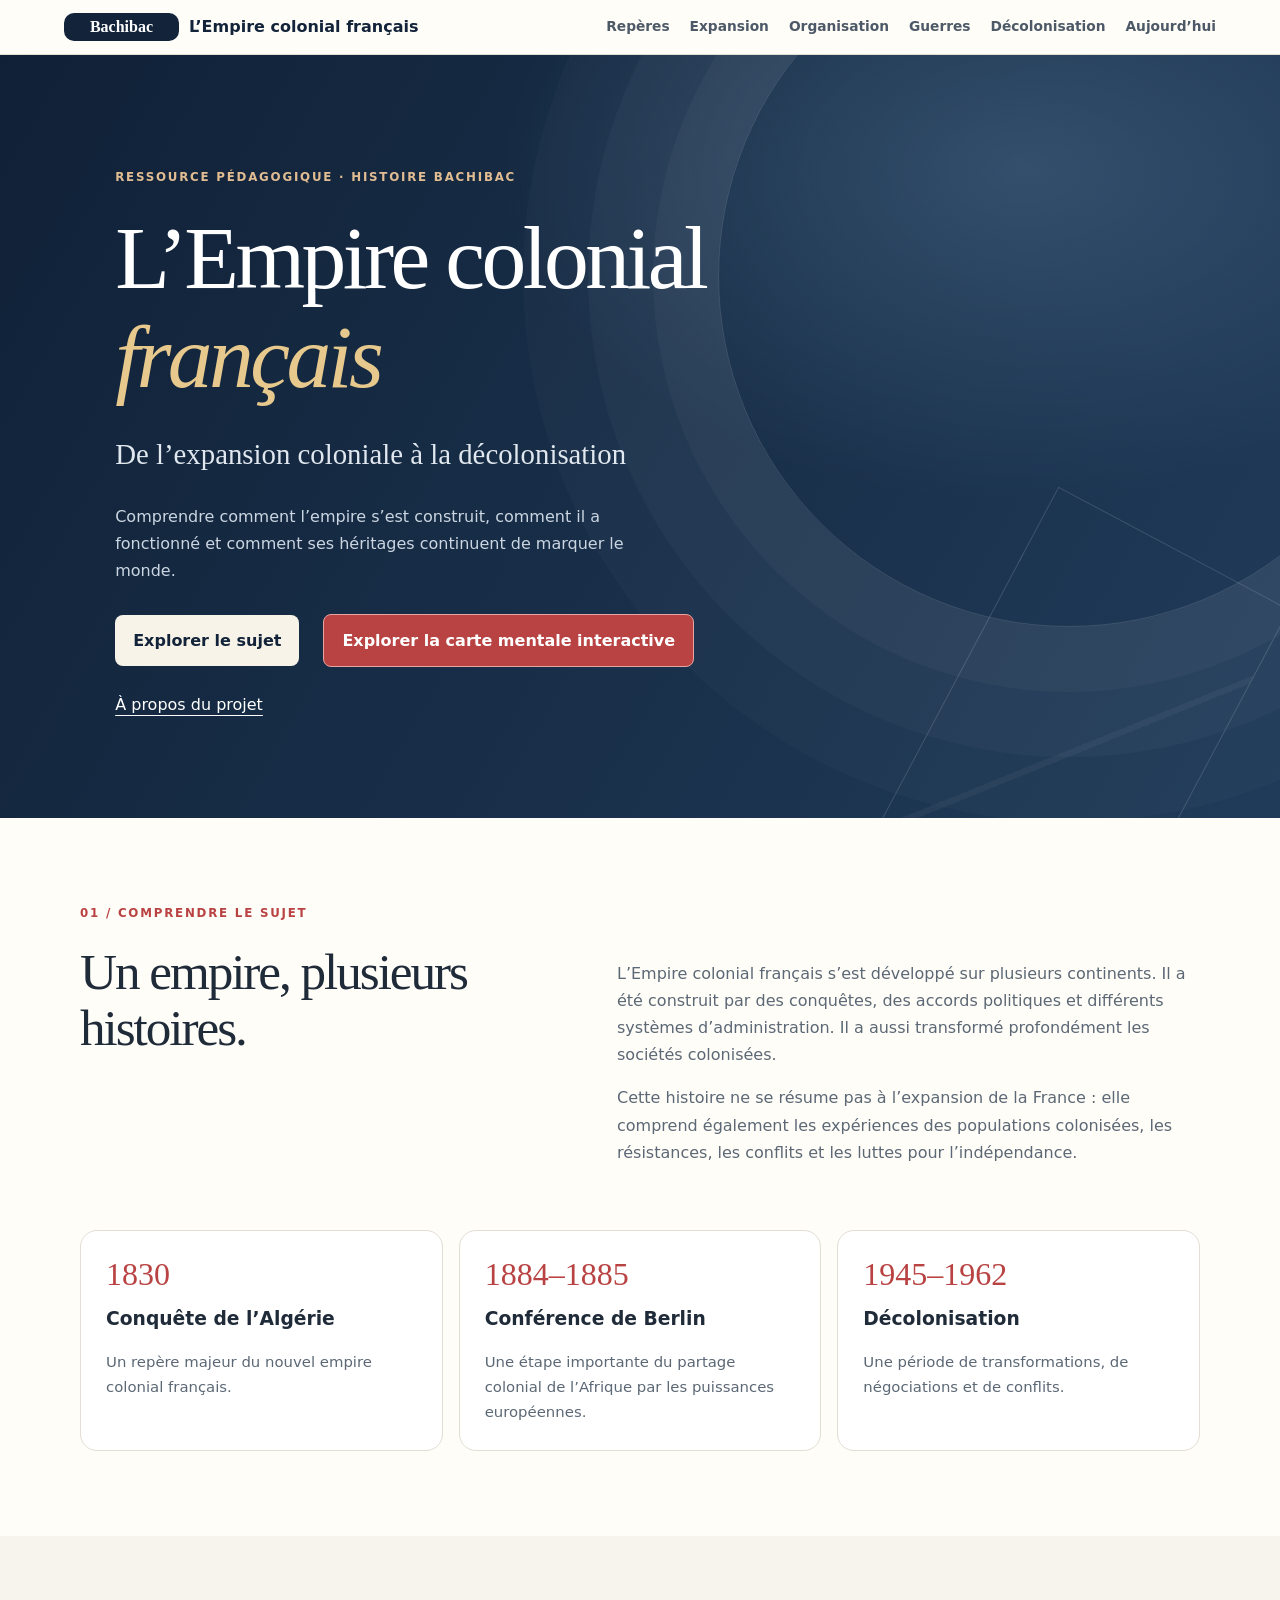
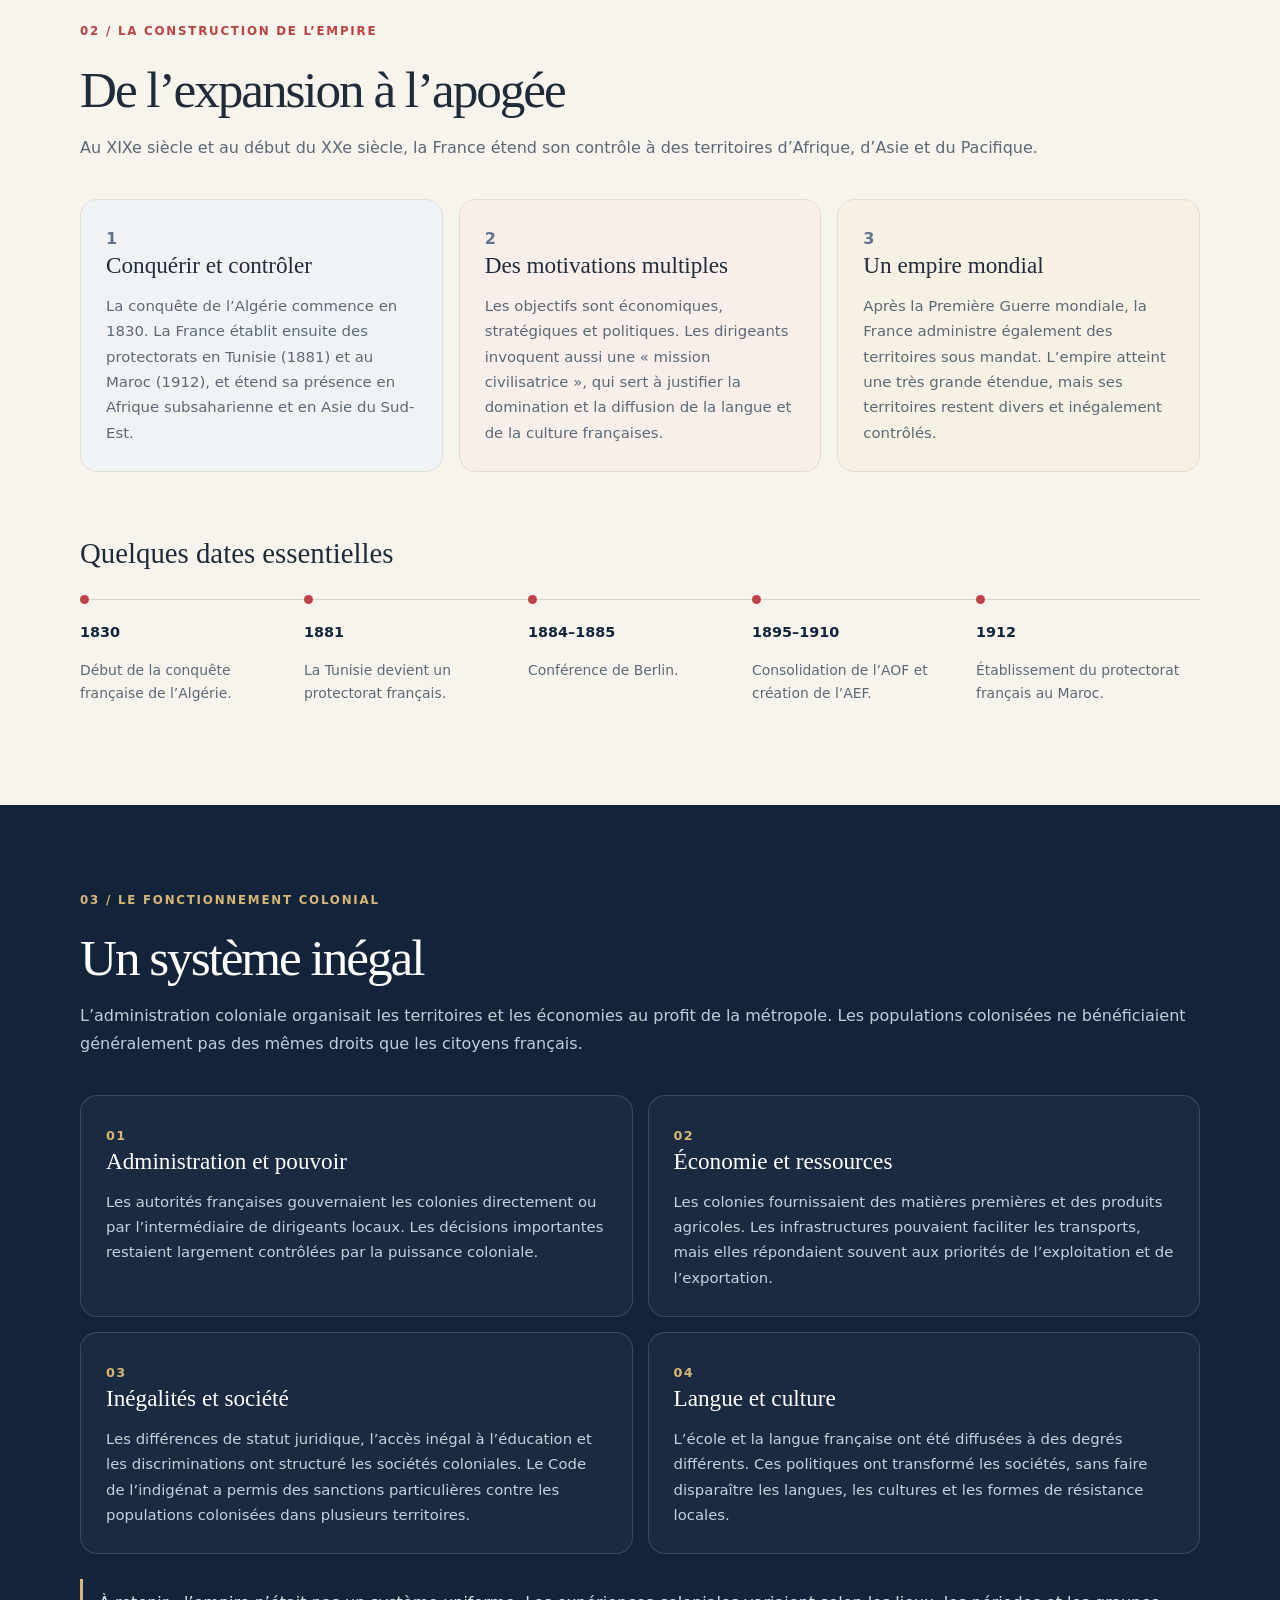
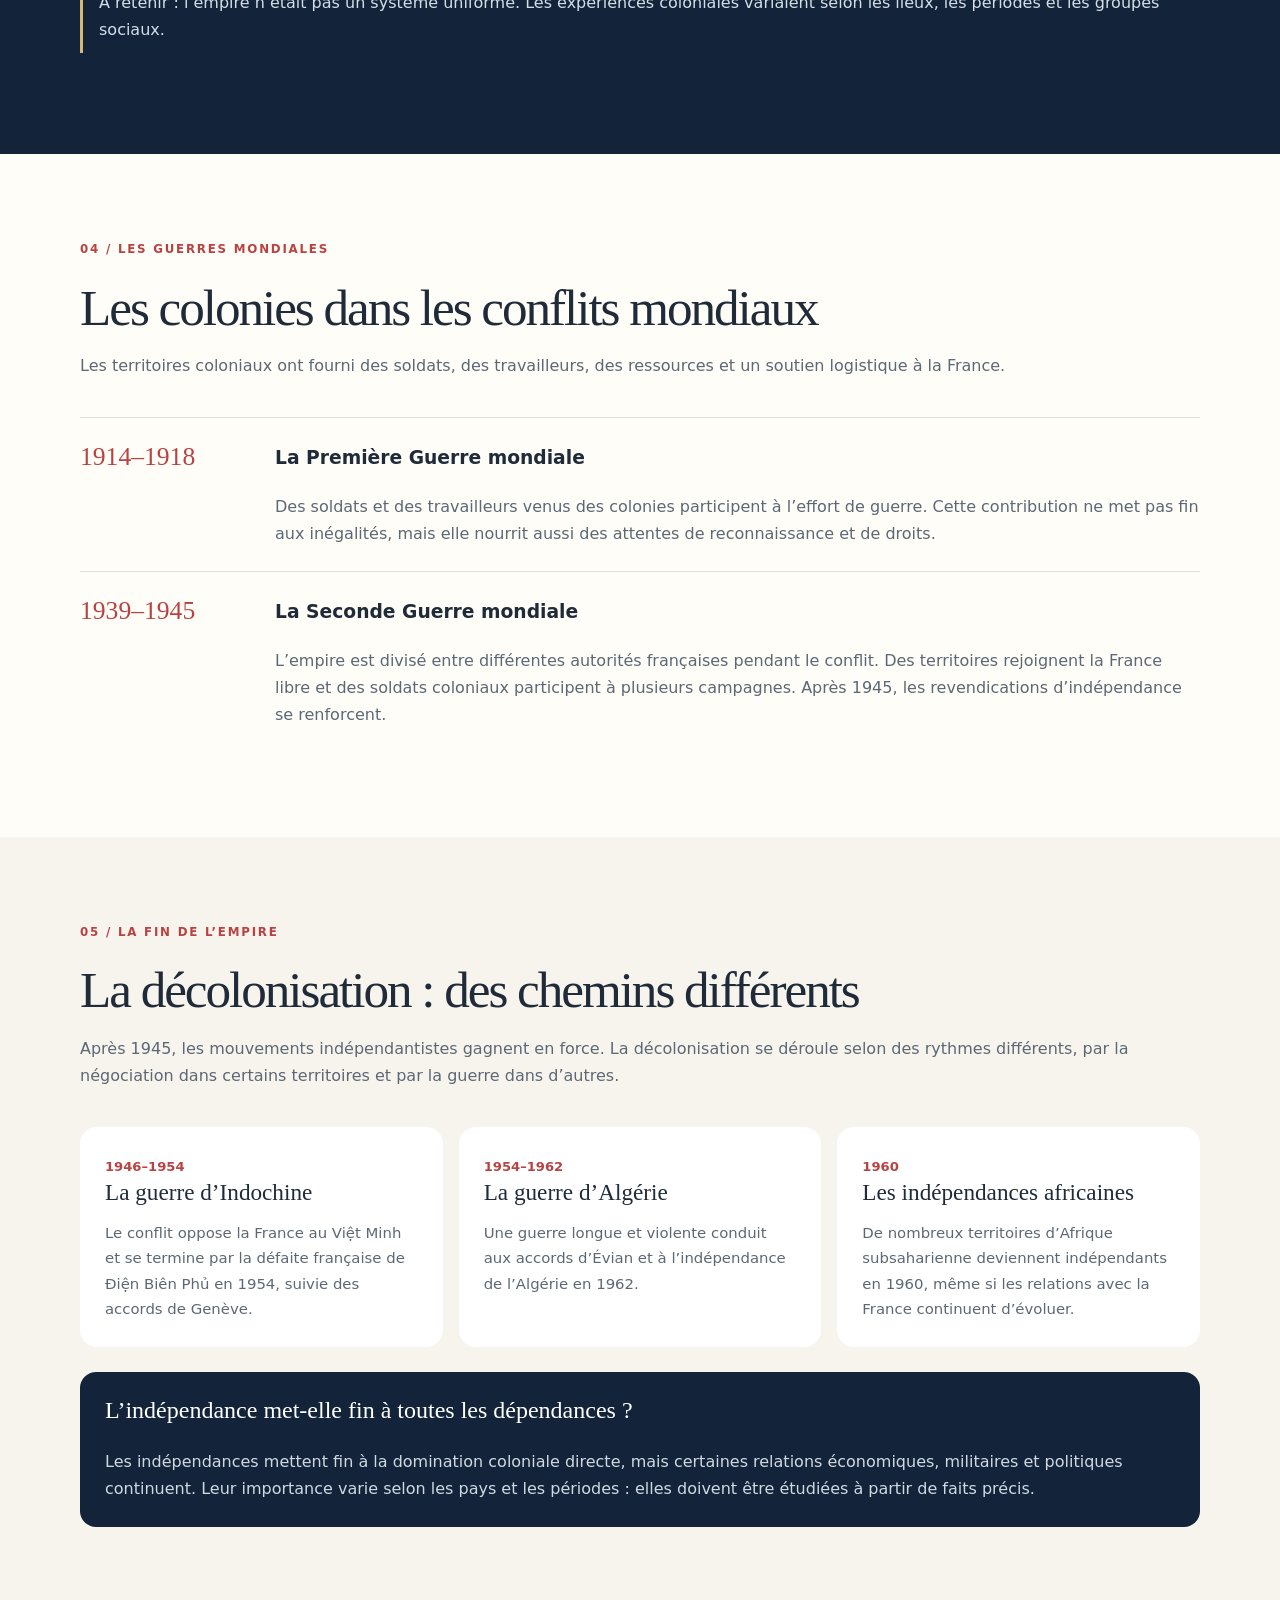
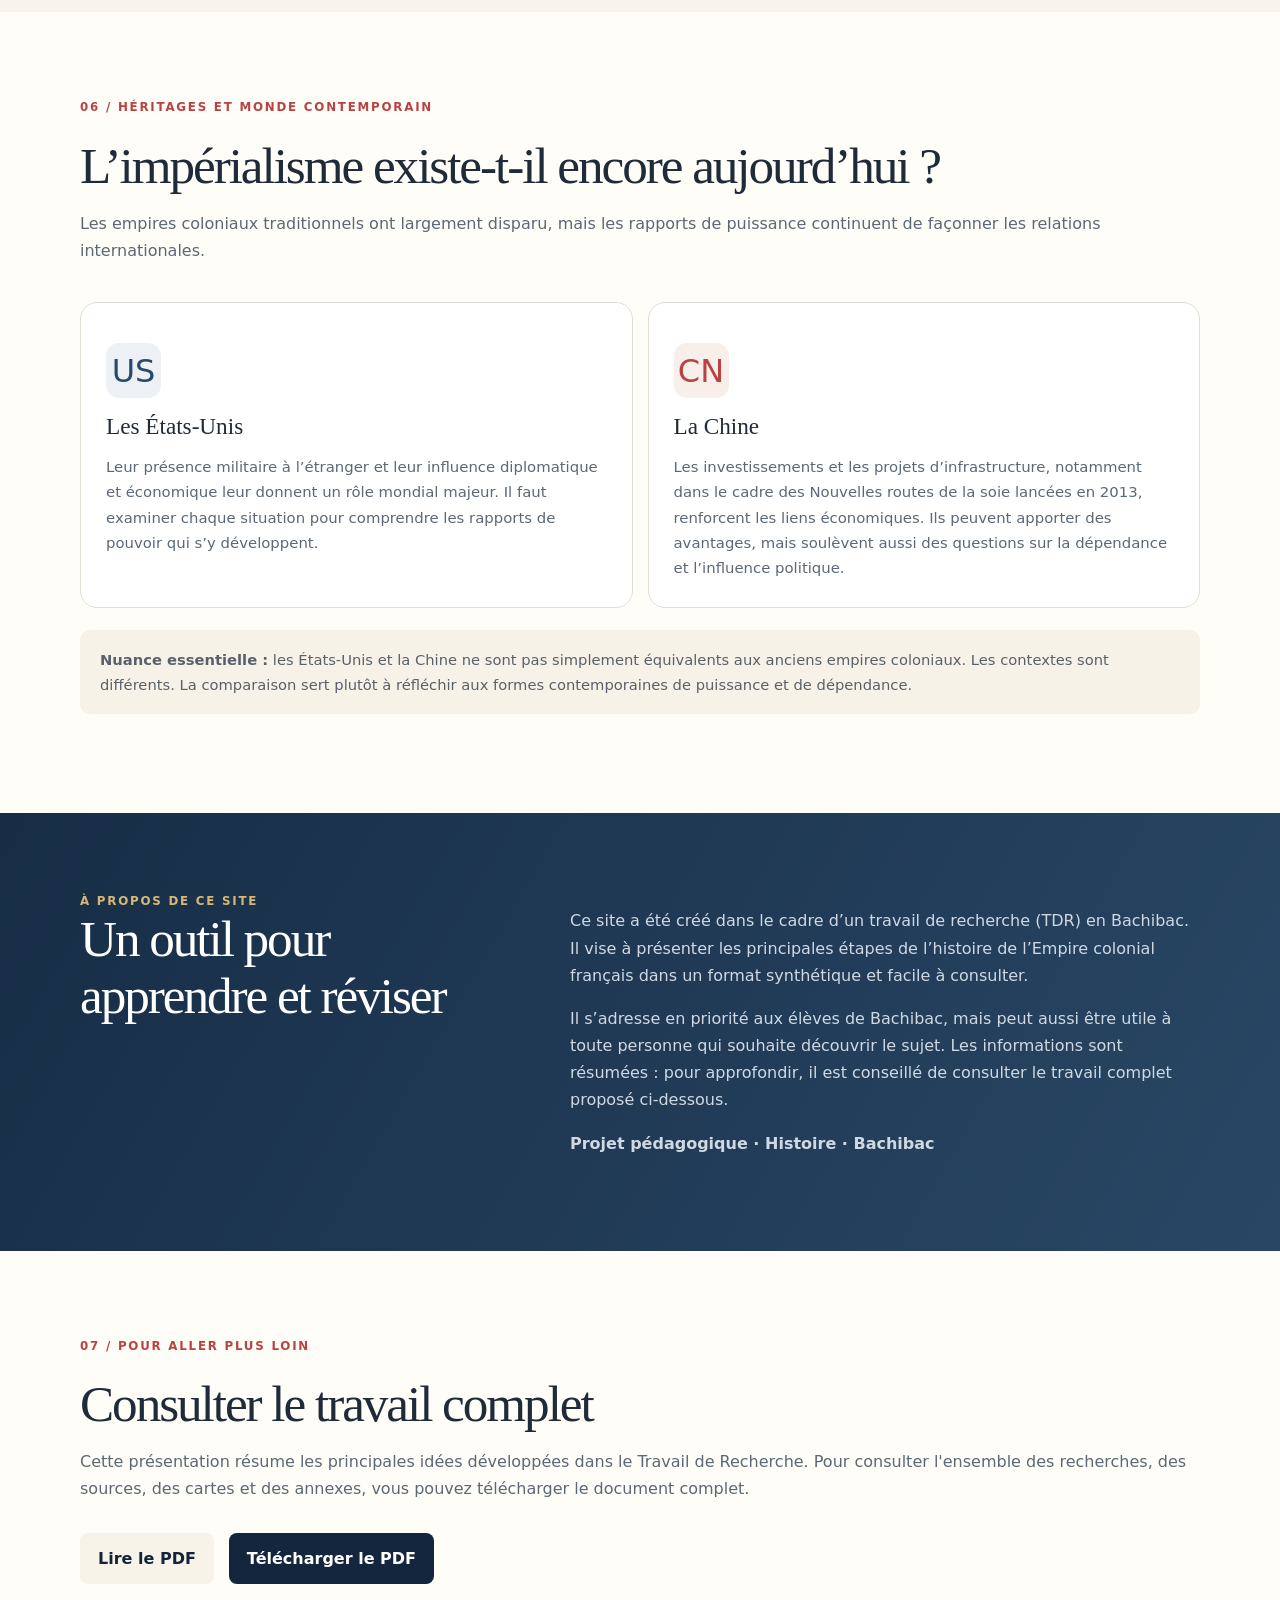
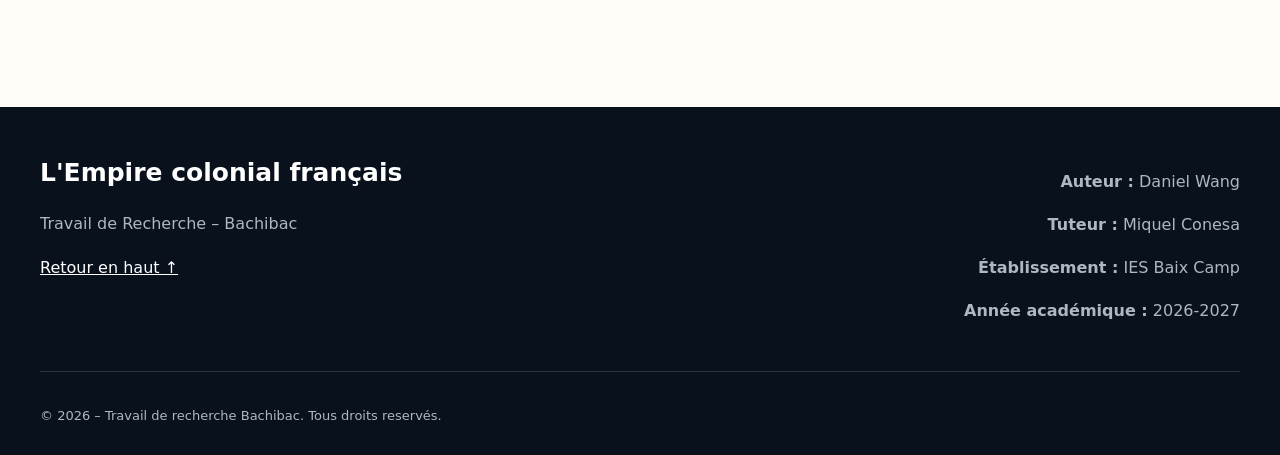
==== commit b8128c50: "Update index.html" ====
--- a/index.html
+++ b/index.html
@@ -476,7 +476,7 @@
         <div class="footer-information">
           <p><strong>Auteur :</strong> Daniel Wang</p>
           <p><strong>Tuteur :</strong> Miquel Conesa</p>
-          <p><strong>Établissement :</strong> INS Baix Camp</p>
+          <p><strong>Établissement :</strong> IES Baix Camp</p>
           <p><strong>Année académique :</strong> 2026-2027</p>
         </div>
       </div>
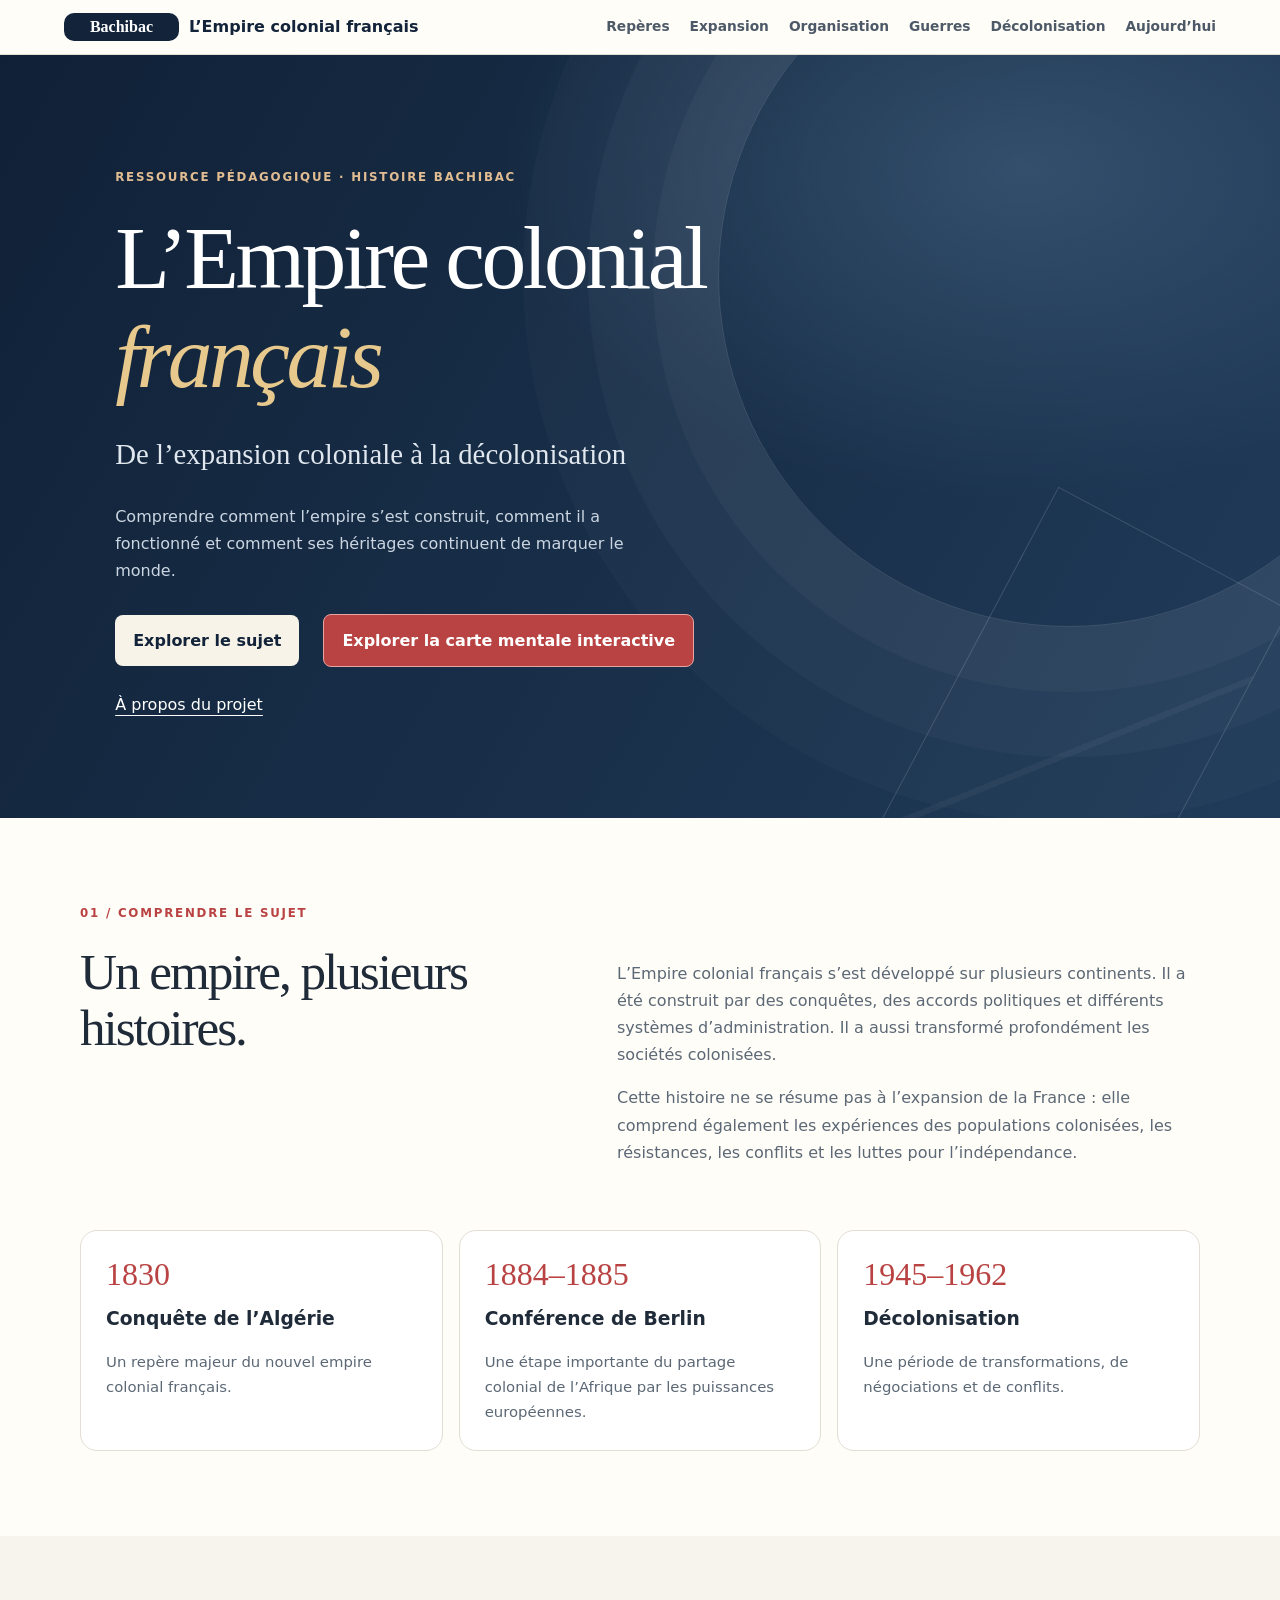
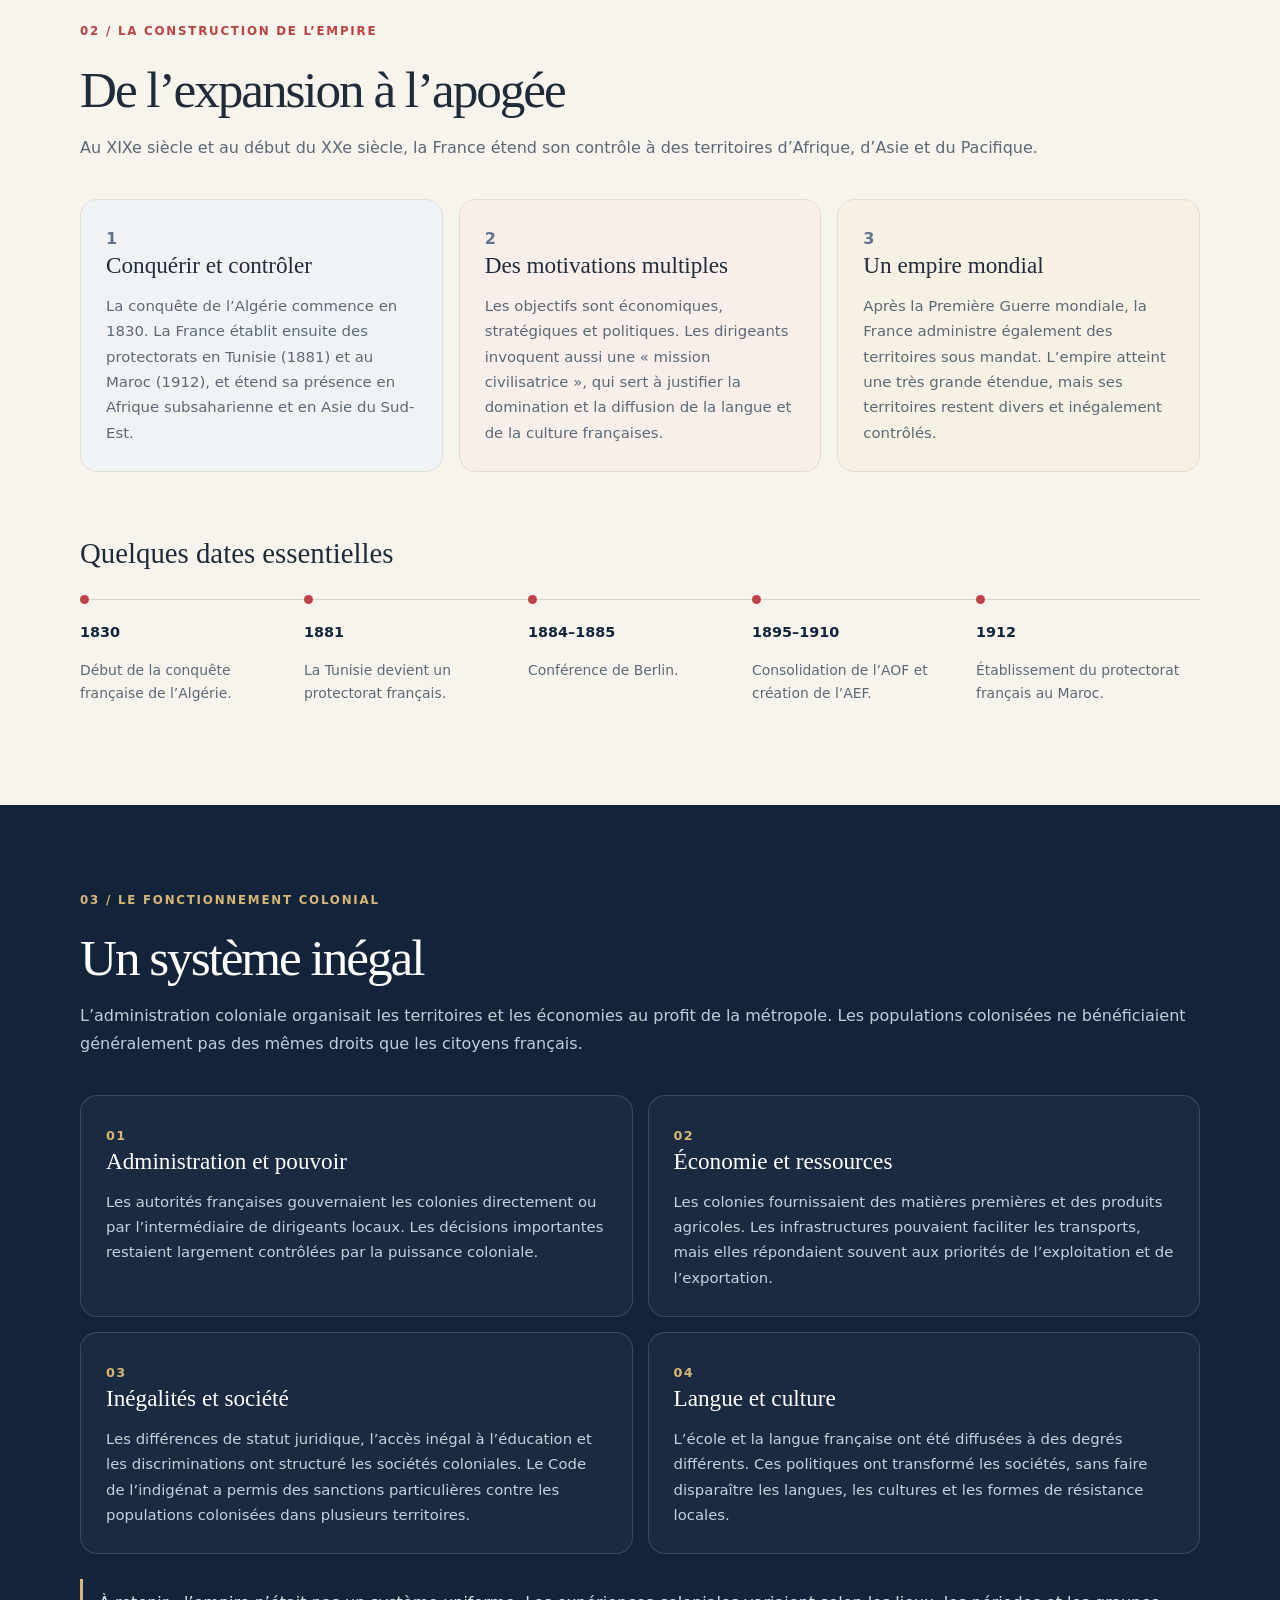
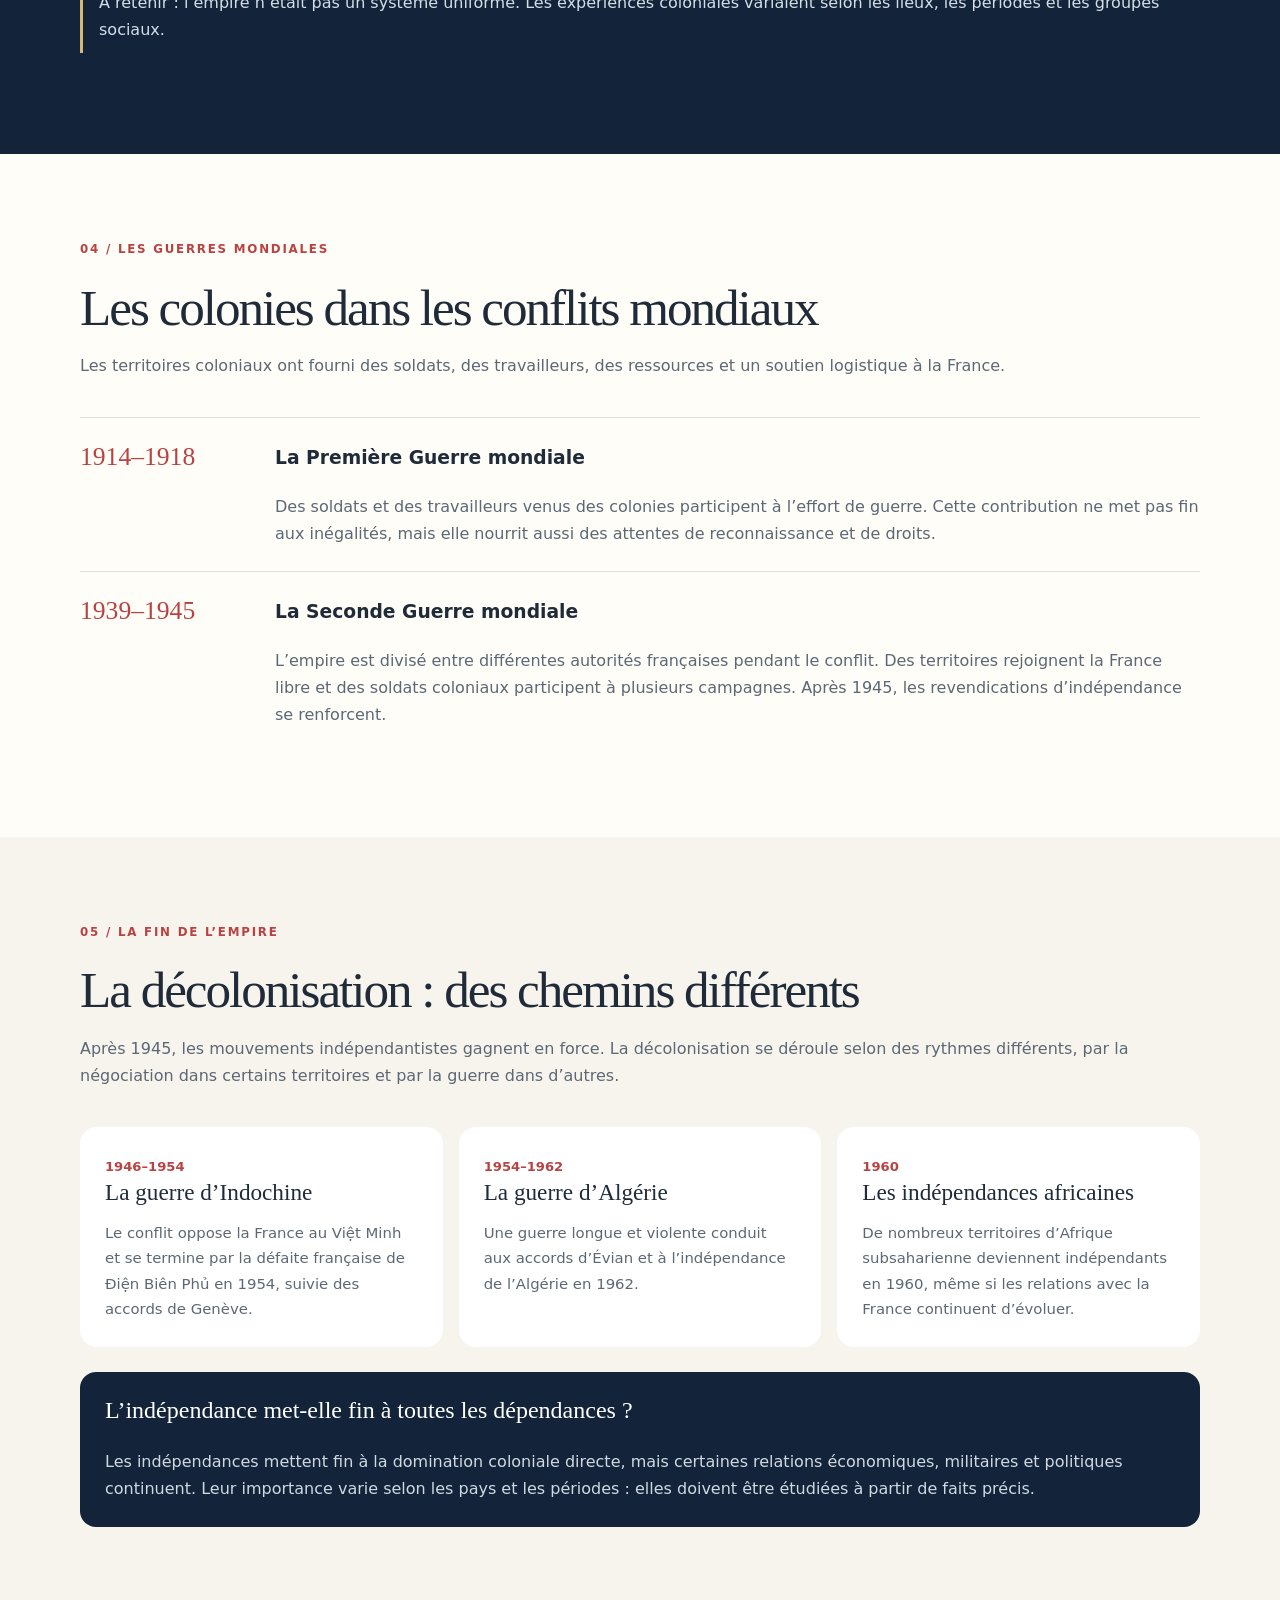
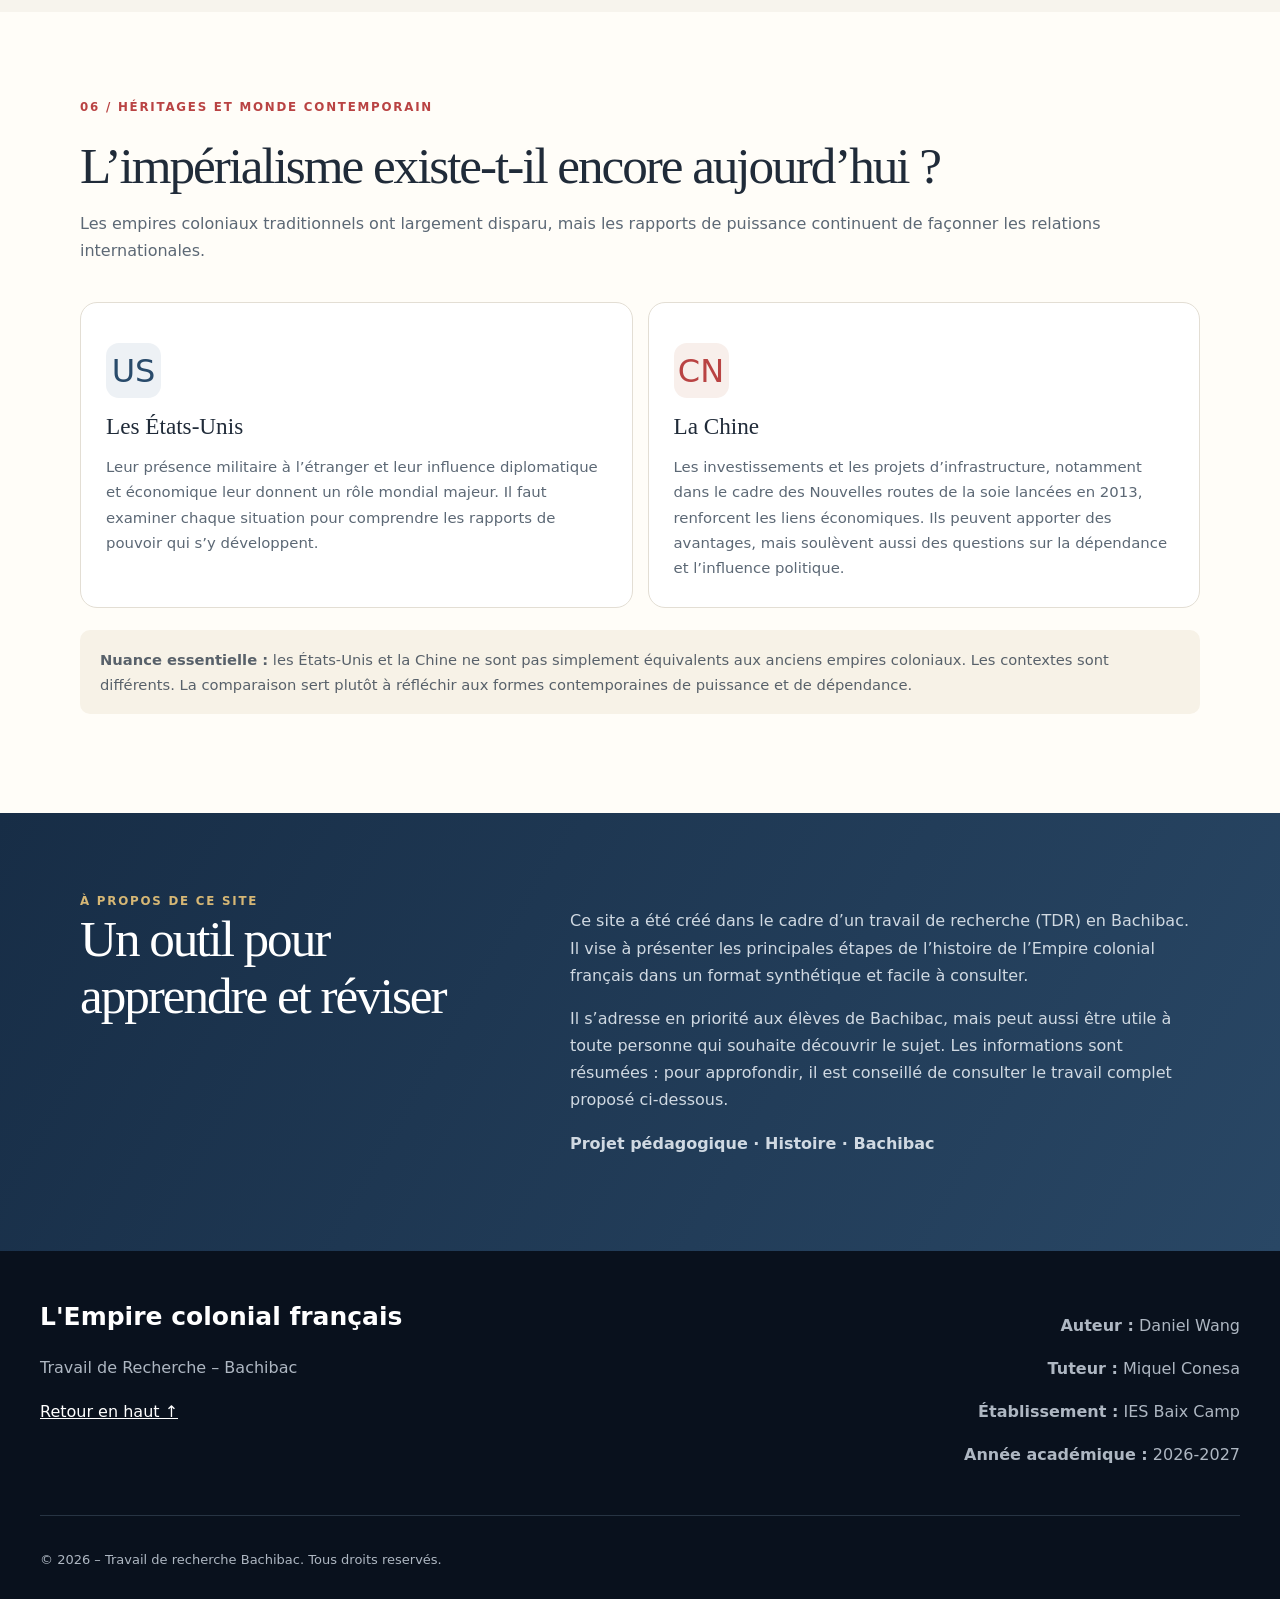
==== commit cb6aea3a: "Update index.html" ====
--- a/index.html
+++ b/index.html
@@ -426,41 +426,6 @@
         <p><strong>Projet pédagogique · Histoire · Bachibac</strong></p>
       </div>
     </div>
-  </section>
-
-  <!-- Travail complet -->
-  <section class="section wrap">
-    <div class="kicker">07 / Pour aller plus loin</div>
- <section class="section-head">
-        <div>
-          <h2>Consulter le travail complet</h2>
-
-          <p>
-            Cette présentation résume les principales idées développées dans le
-            Travail de Recherche. Pour consulter l'ensemble des recherches, des
-            sources, des cartes et des annexes, vous pouvez télécharger le
-            document complet.
-          </p>
-
-          <div class="resource-buttons">
-            <a
-              href=""
-              class="button"
-              target="_blank"
-            >
-              Lire le PDF
-            </a>
-
-            <a
-              href=""
-              class="button button-dark"
-              download
-            >
-              Télécharger le PDF
-            </a>
-          </div>
-        </div>
-
   </section>
 
 </main>
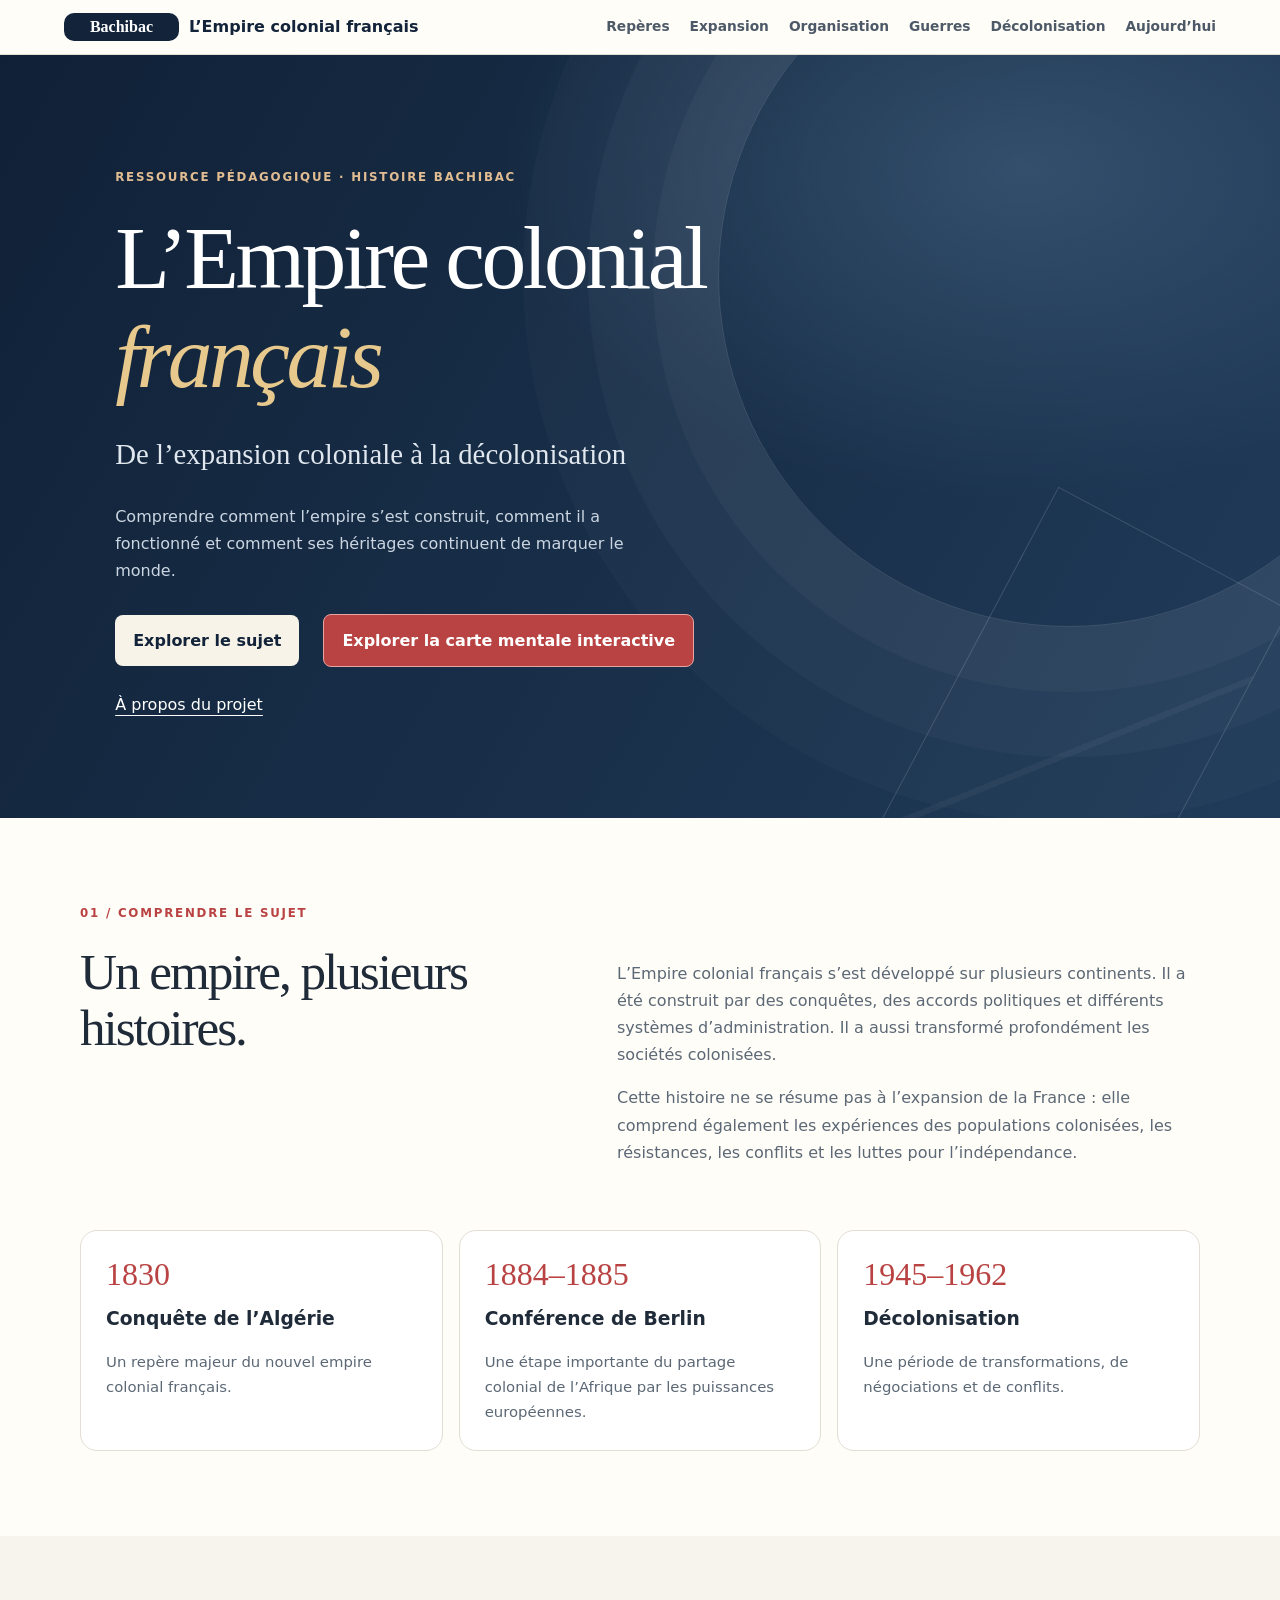
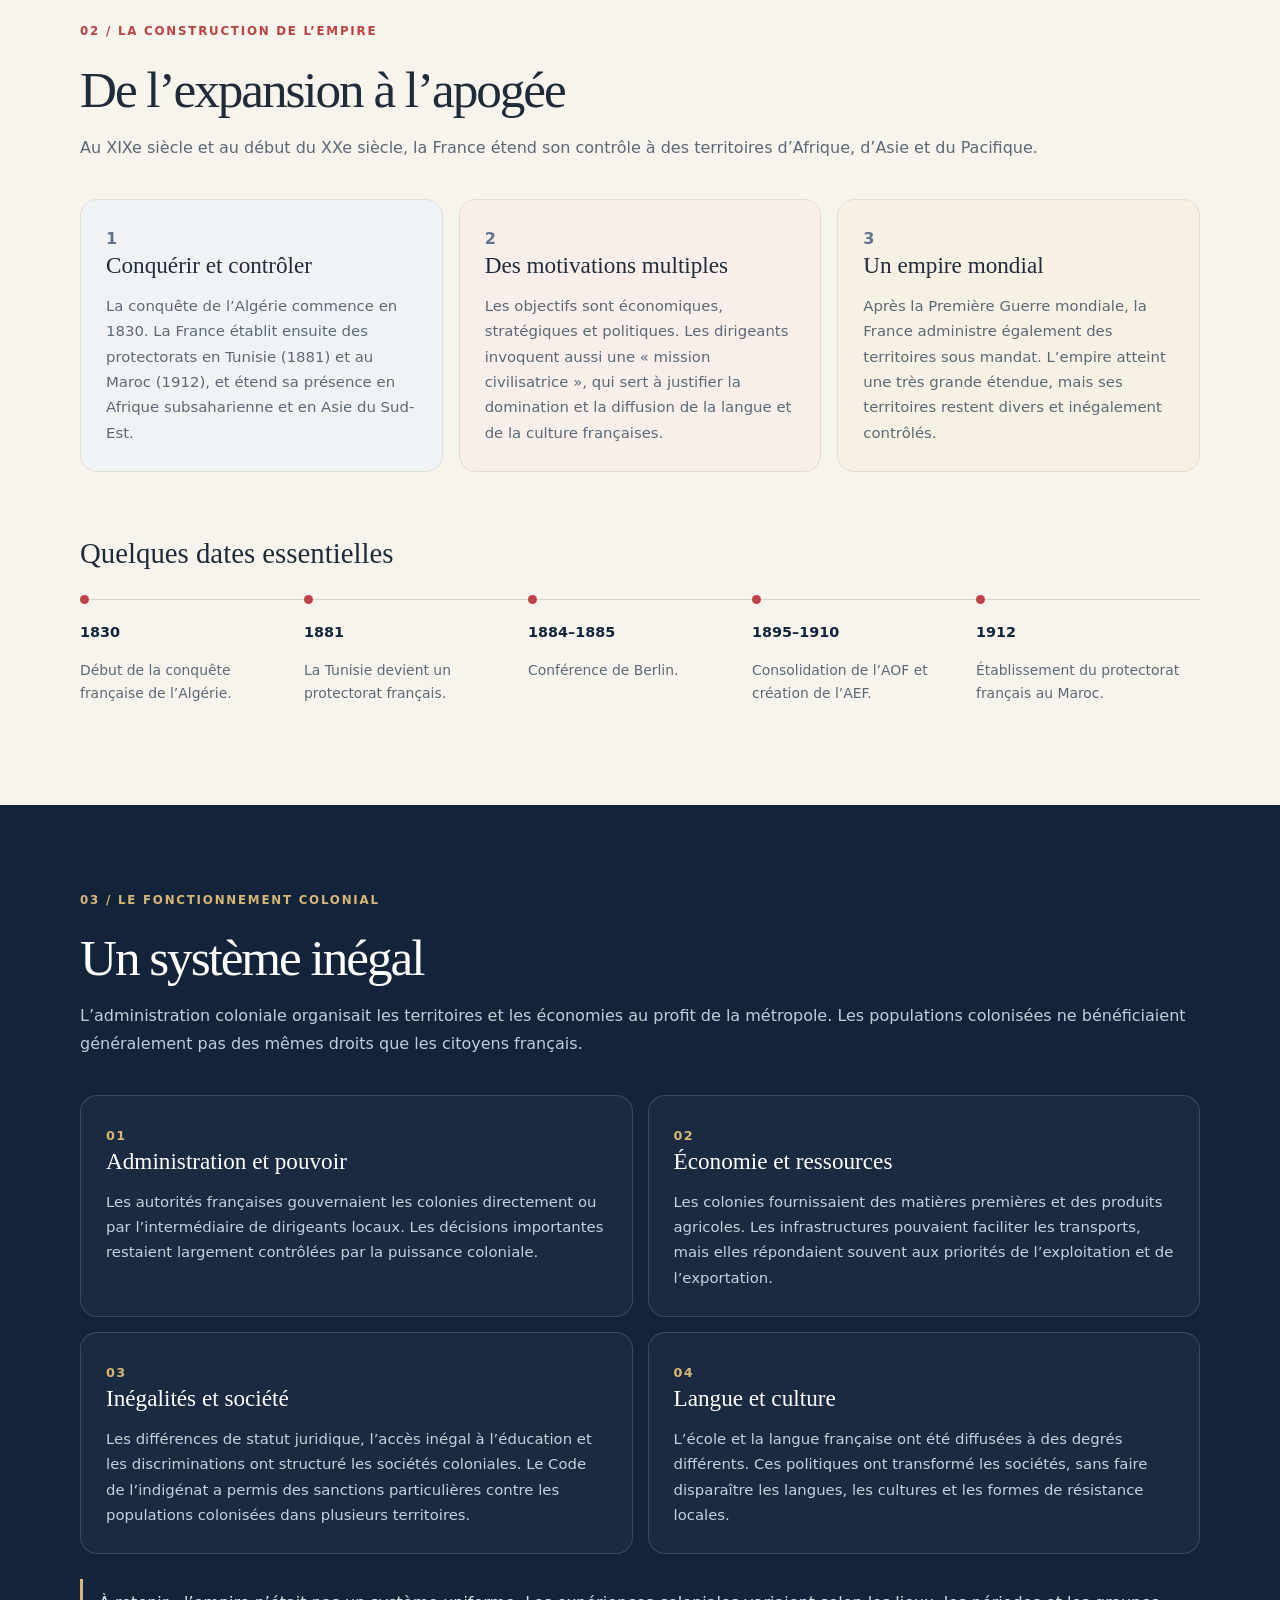
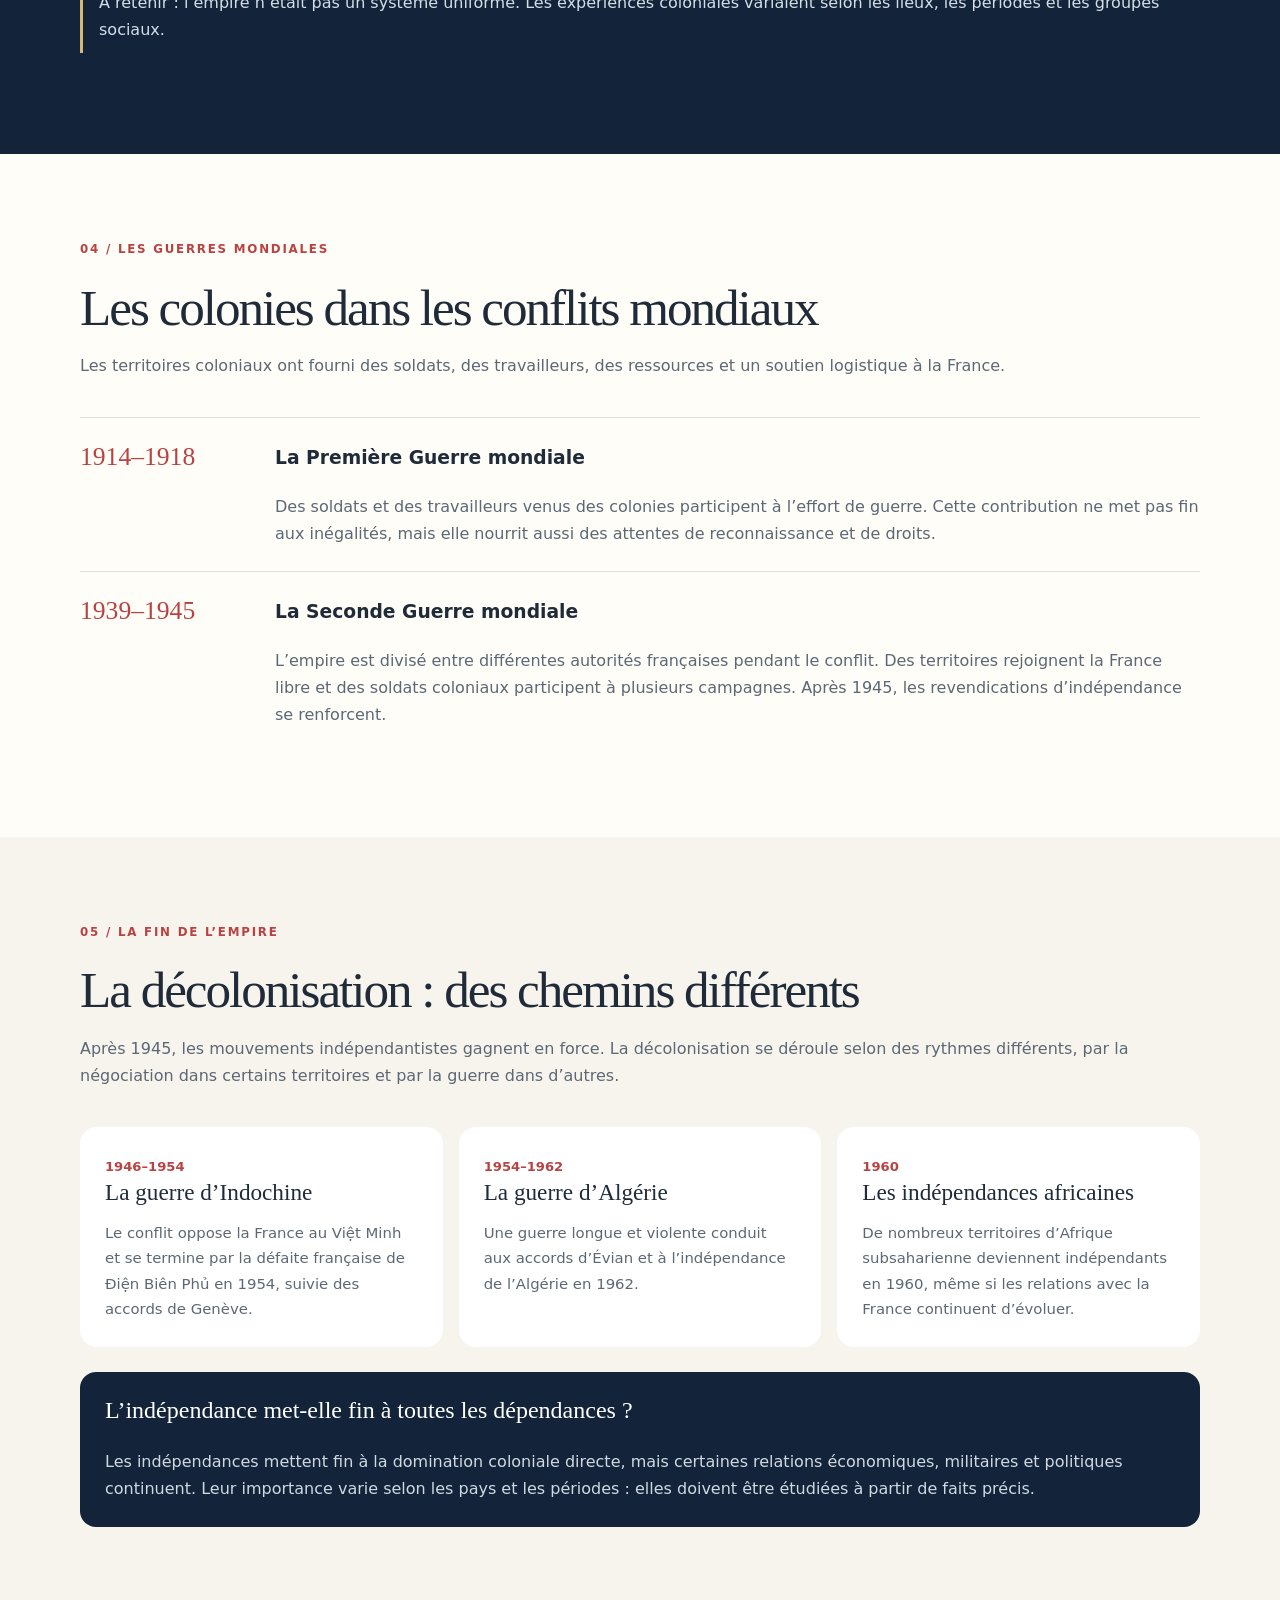
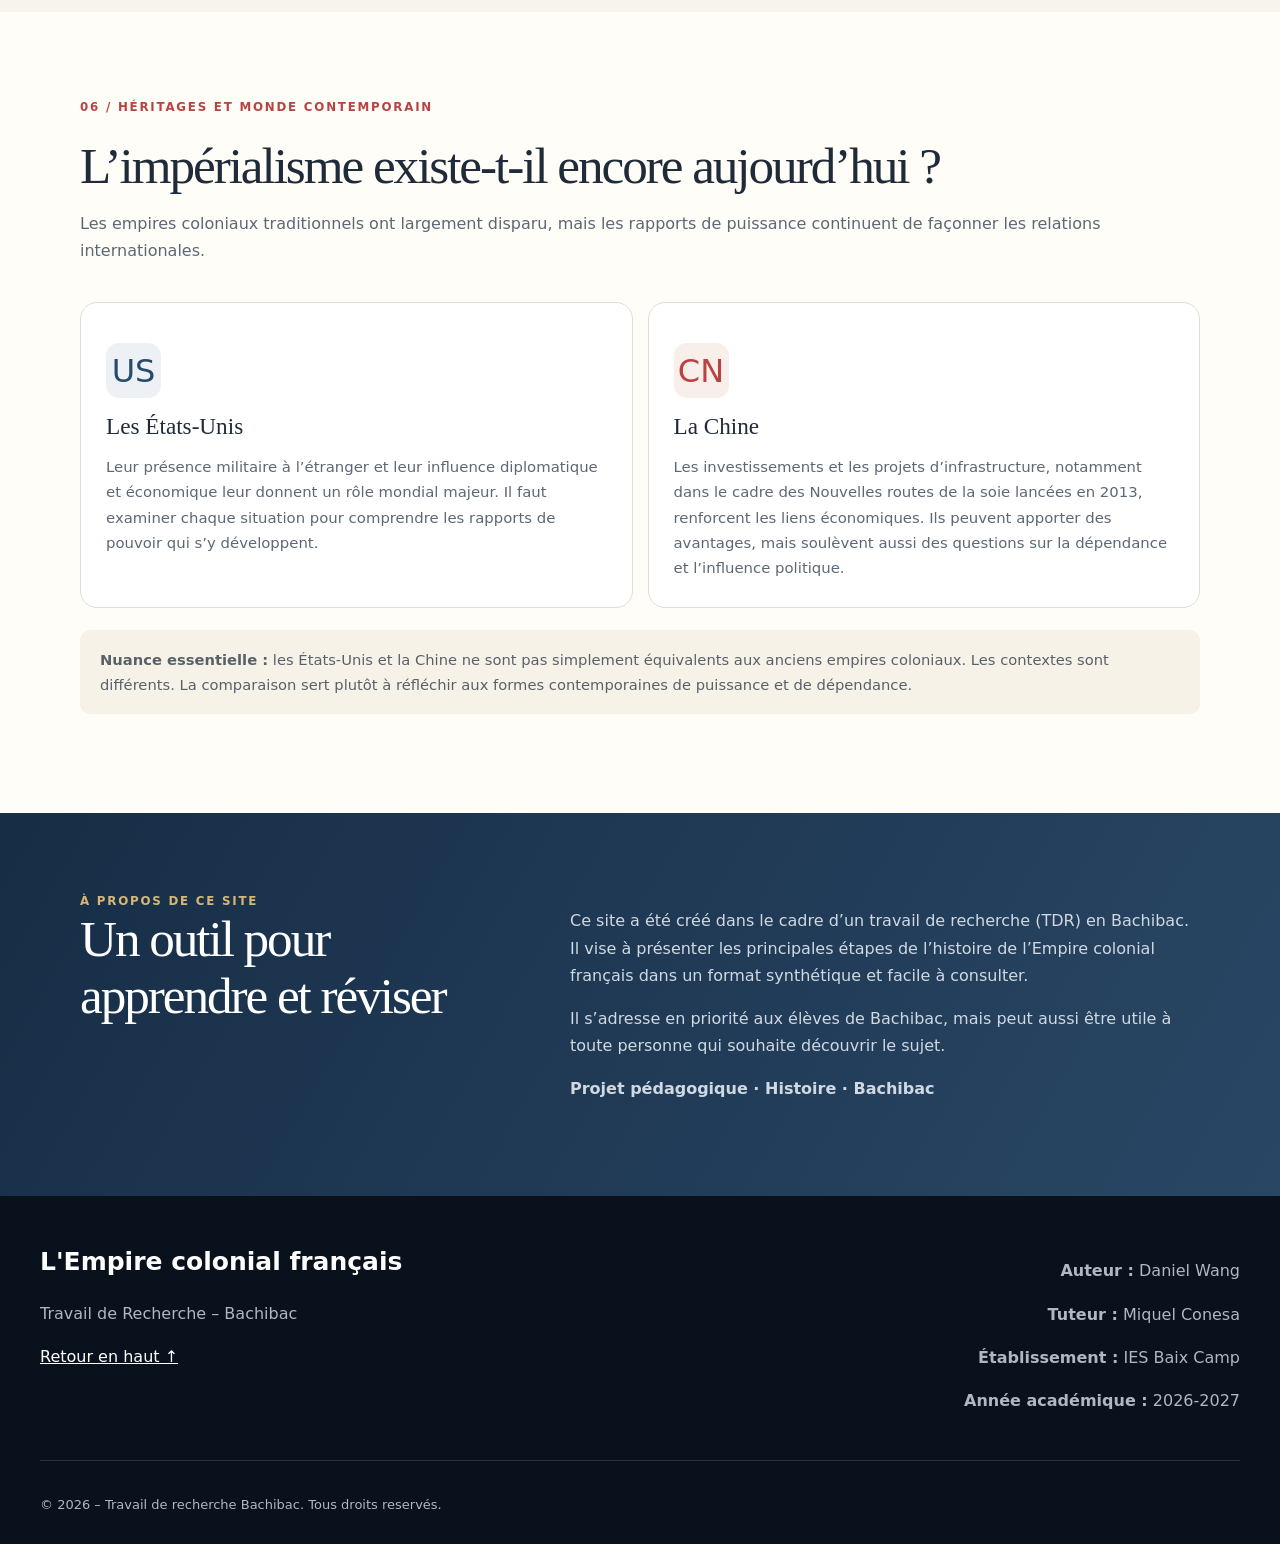
==== commit 94817caf: "Update index.html" ====
--- a/index.html
+++ b/index.html
@@ -419,8 +419,6 @@
         <p>
           Il s’adresse en priorité aux élèves de Bachibac, mais peut aussi
           être utile à toute personne qui souhaite découvrir le sujet.
-          Les informations sont résumées : pour approfondir, il est conseillé
-          de consulter le travail complet proposé ci-dessous.
         </p>
 
         <p><strong>Projet pédagogique · Histoire · Bachibac</strong></p>
--- a/styles.css
+++ b/styles.css
@@ -523,34 +523,8 @@
   color: #d0d9e2;
 }
 
-/* Ressources et PDF */
-
-.resource-buttons {
-  display: flex;
-
-  flex-wrap: wrap;
-
-  gap: 15px;
-
-  margin-top: 30px;
-}
-.button:hover {
-  transform: translateY(-3px);
-
-  background: #EFEAE2;
-}
-.button-dark {
-  background: #14263d;
-  color: white;
-}
-
-.button-dark:hover {
-  background: #233d5c;
-}
 
 /* PIED DE PAGE */
-
-/* Pied de page */
 
 .footer {
   padding: 45px 20px 15px;
